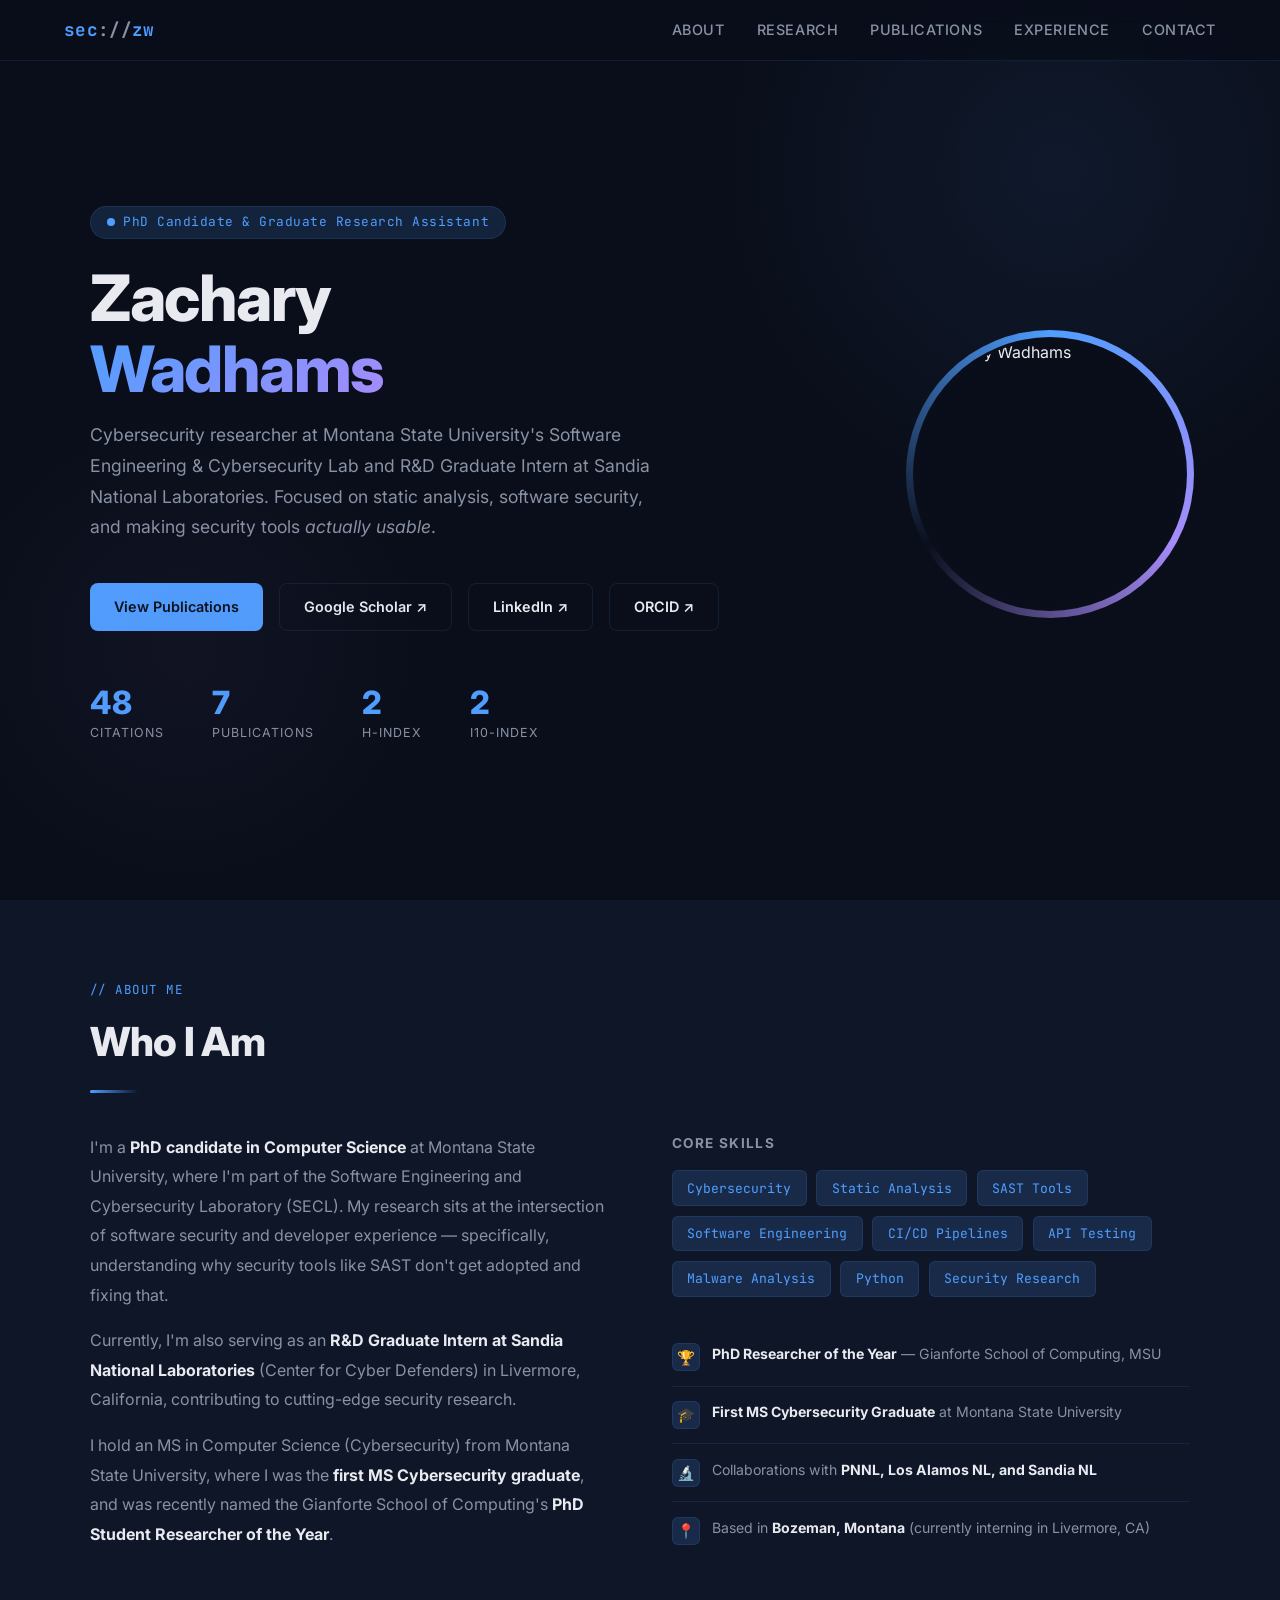
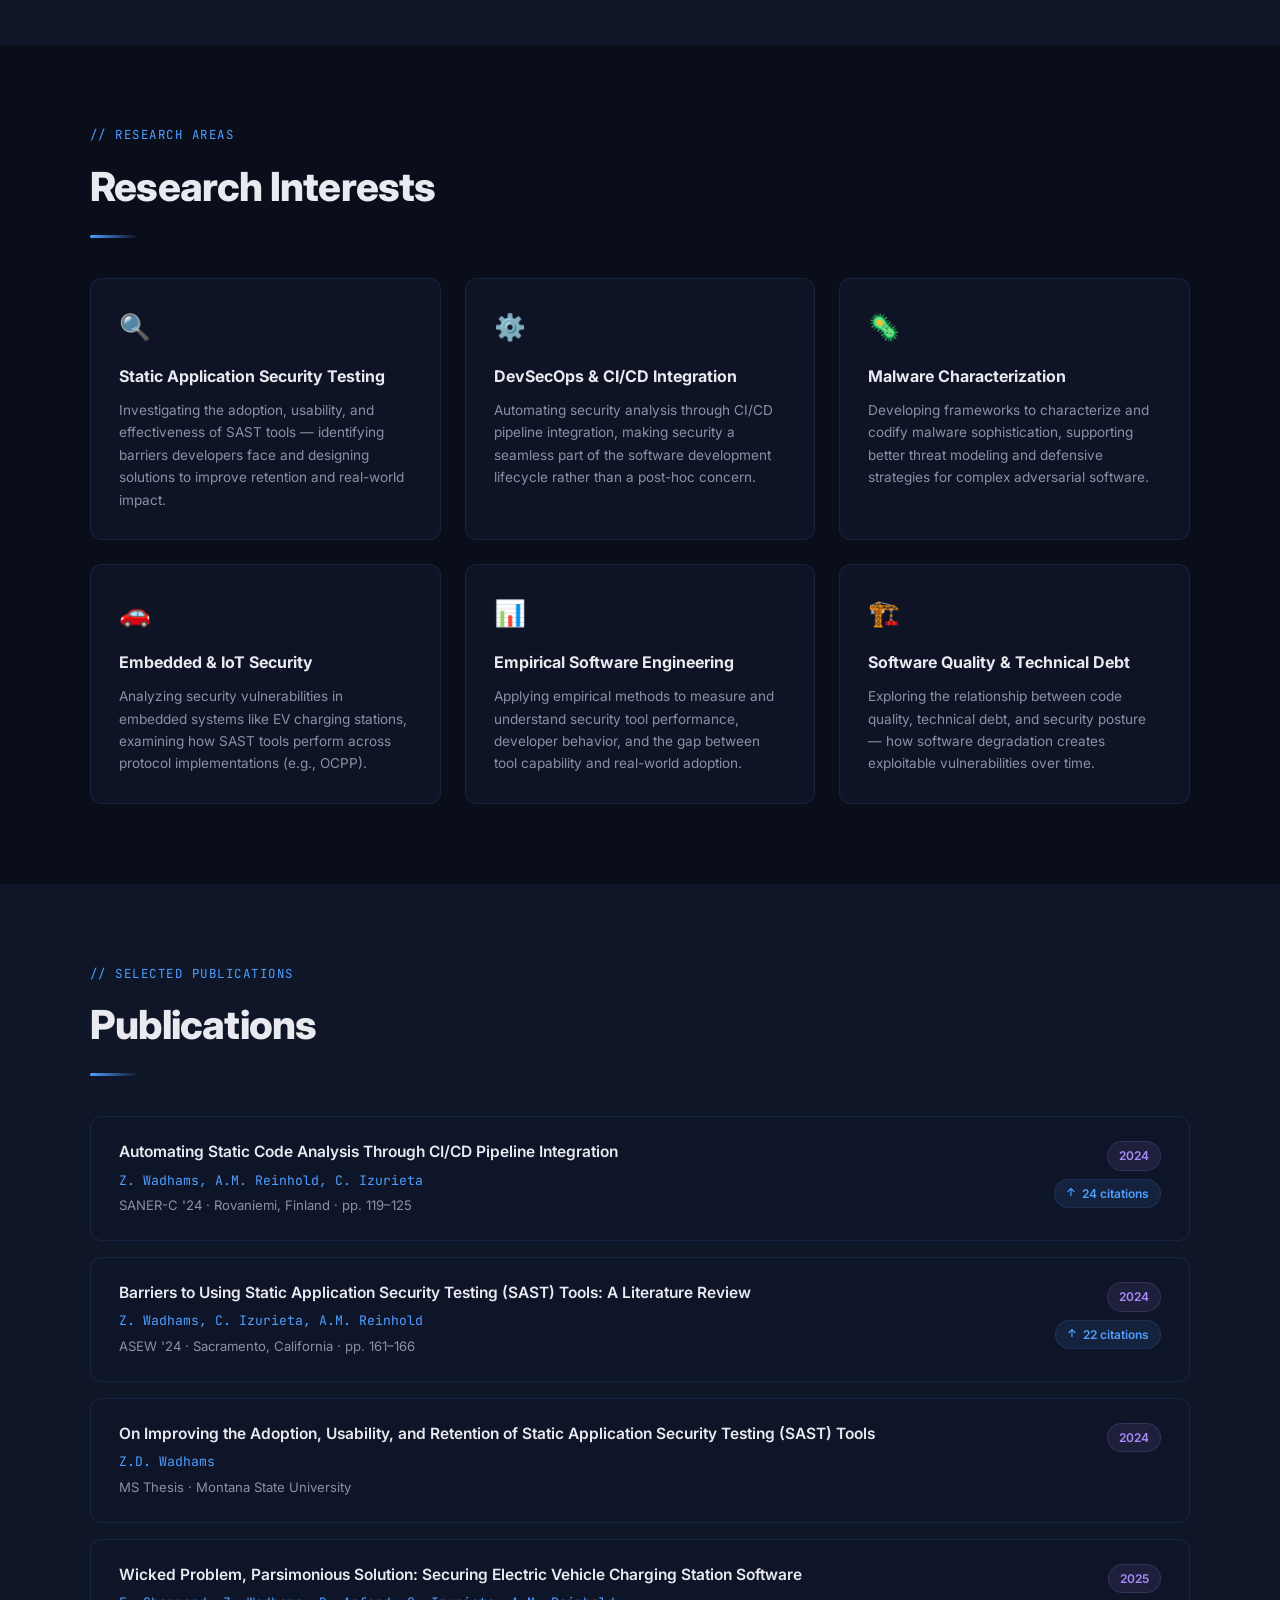
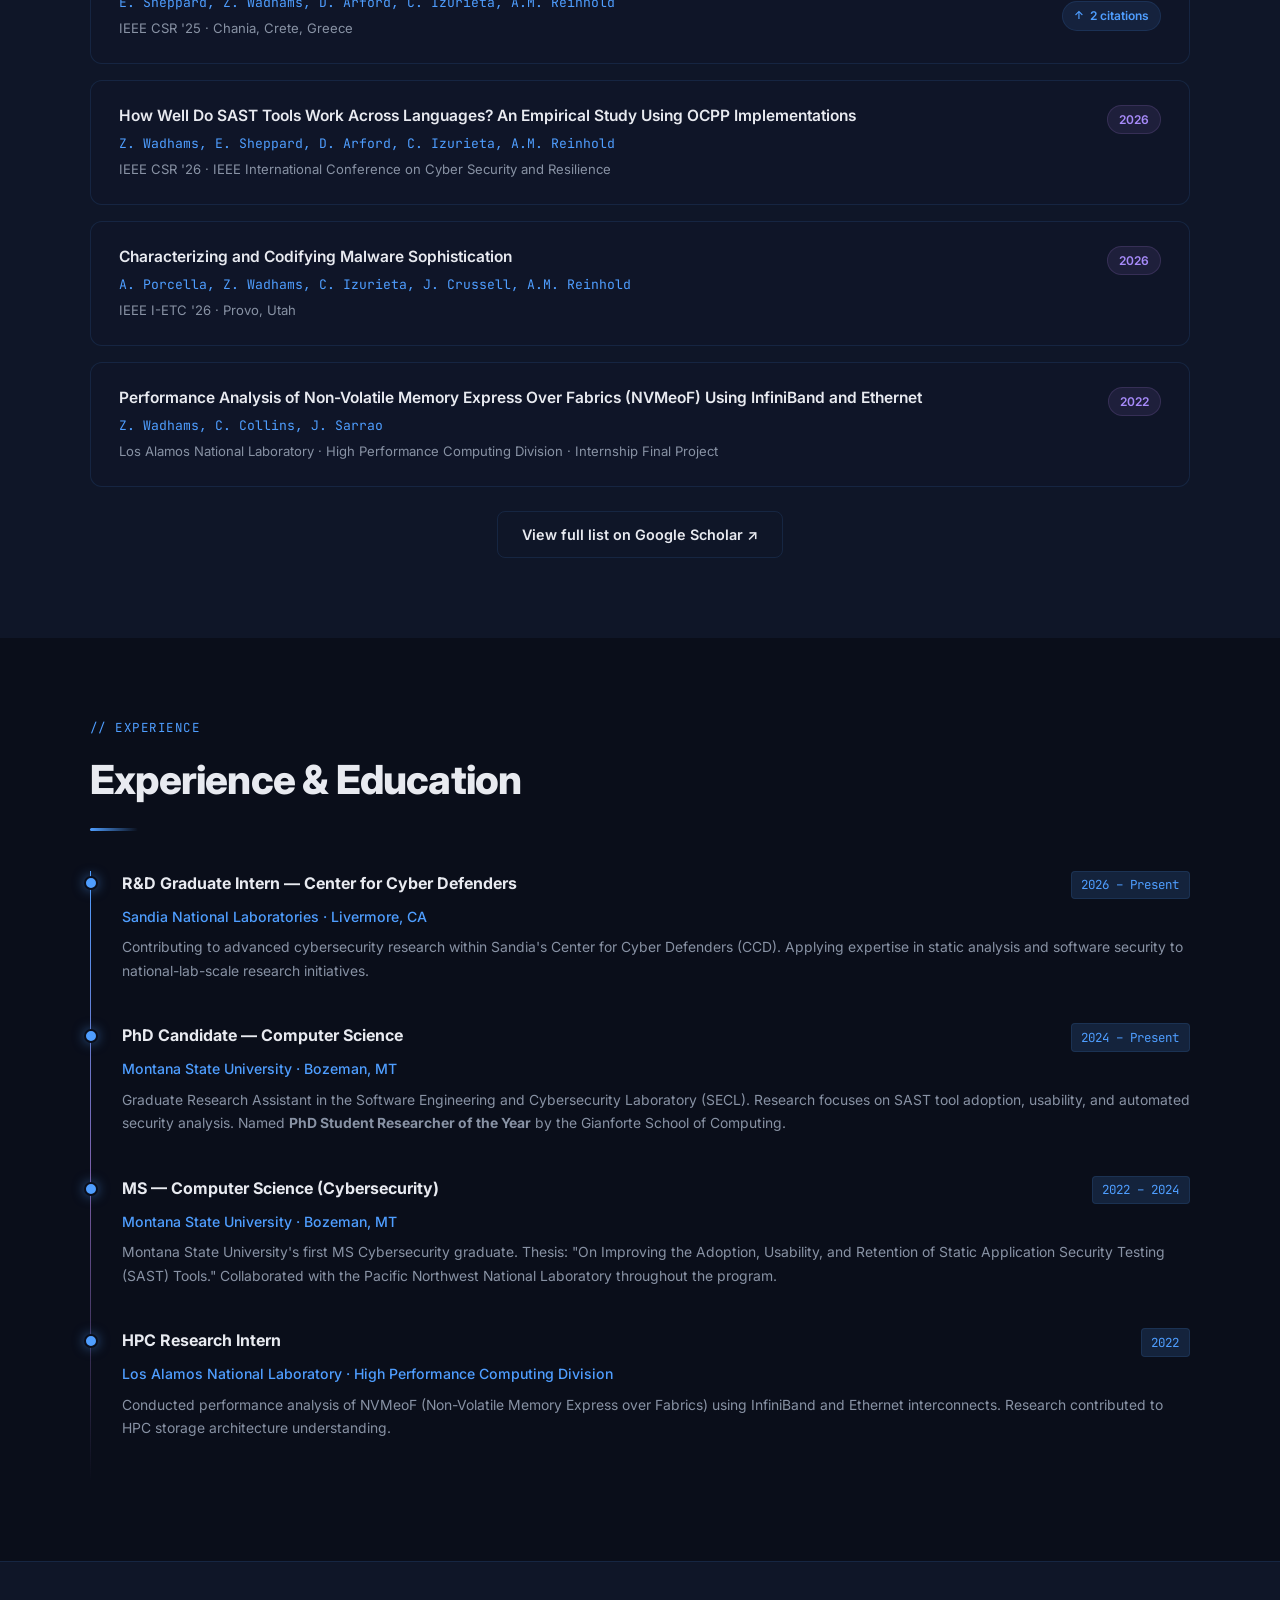
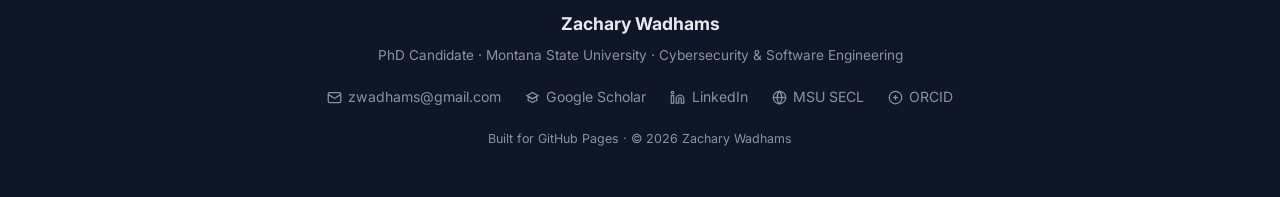
==== index.html @ 731e9919 "init" ====
<!DOCTYPE html>
<html lang="en">
<head>
  <meta charset="UTF-8" />
  <meta name="viewport" content="width=device-width, initial-scale=1.0" />
  <title>Zachary Wadhams | PhD Candidate in Cybersecurity</title>
  <link rel="preconnect" href="https://fonts.googleapis.com" />
  <link rel="preconnect" href="https://fonts.gstatic.com" crossorigin />
  <link href="https://fonts.googleapis.com/css2?family=Inter:wght@300;400;500;600;700;800&family=JetBrains+Mono:wght@400;500&display=swap" rel="stylesheet" />
  <style>
    :root {
      --bg: #0a0e1a;
      --bg2: #0f1628;
      --bg3: #141c35;
      --accent: #4f9eff;
      --accent2: #7b5ea7;
      --accent-glow: rgba(79, 158, 255, 0.15);
      --text: #e8eaf0;
      --text-muted: #8892a4;
      --border: rgba(79, 158, 255, 0.12);
      --card: rgba(15, 22, 40, 0.8);
    }

    * { margin: 0; padding: 0; box-sizing: border-box; }
    html { scroll-behavior: smooth; }

    body {
      font-family: 'Inter', sans-serif;
      background: var(--bg);
      color: var(--text);
      line-height: 1.6;
      overflow-x: hidden;
    }

    /* ── Nav ── */
    nav {
      position: fixed;
      top: 0; left: 0; right: 0;
      z-index: 100;
      display: flex;
      justify-content: space-between;
      align-items: center;
      padding: 1rem 4rem;
      background: rgba(10, 14, 26, 0.85);
      backdrop-filter: blur(12px);
      border-bottom: 1px solid var(--border);
    }

    nav .logo {
      font-weight: 700;
      font-size: 1.1rem;
      color: var(--accent);
      letter-spacing: 0.02em;
      font-family: 'JetBrains Mono', monospace;
    }

    nav .logo span { color: var(--text-muted); }

    nav ul {
      list-style: none;
      display: flex;
      gap: 2rem;
    }

    nav ul li a {
      text-decoration: none;
      color: var(--text-muted);
      font-size: 0.9rem;
      font-weight: 500;
      letter-spacing: 0.04em;
      text-transform: uppercase;
      transition: color 0.2s;
    }

    nav ul li a:hover { color: var(--accent); }

    /* ── Hero ── */
    #hero {
      min-height: 100vh;
      display: flex;
      align-items: center;
      padding: 8rem 4rem 5rem;
      position: relative;
      overflow: hidden;
    }

    #hero::before {
      content: '';
      position: absolute;
      top: -20%; right: -10%;
      width: 700px; height: 700px;
      background: radial-gradient(circle, rgba(79,158,255,0.08) 0%, transparent 70%);
      pointer-events: none;
    }

    #hero::after {
      content: '';
      position: absolute;
      bottom: 0; left: -5%;
      width: 500px; height: 500px;
      background: radial-gradient(circle, rgba(123,94,167,0.06) 0%, transparent 70%);
      pointer-events: none;
    }

    .hero-inner {
      max-width: 1100px;
      margin: 0 auto;
      width: 100%;
      display: grid;
      grid-template-columns: 1fr auto;
      gap: 5rem;
      align-items: center;
    }

    .hero-tag {
      display: inline-flex;
      align-items: center;
      gap: 0.5rem;
      background: var(--accent-glow);
      border: 1px solid var(--border);
      border-radius: 100px;
      padding: 0.35rem 1rem;
      font-size: 0.8rem;
      font-family: 'JetBrains Mono', monospace;
      color: var(--accent);
      margin-bottom: 1.5rem;
      letter-spacing: 0.04em;
    }

    .hero-tag::before {
      content: '';
      width: 8px; height: 8px;
      border-radius: 50%;
      background: var(--accent);
      animation: blink 2s infinite;
    }

    @keyframes blink {
      0%, 100% { opacity: 1; transform: scale(1); }
      50% { opacity: 0.4; transform: scale(0.75); }
    }

    h1 {
      font-size: clamp(2.8rem, 5vw, 4.5rem);
      font-weight: 800;
      line-height: 1.1;
      letter-spacing: -0.02em;
      margin-bottom: 1rem;
    }

    h1 .gradient {
      background: linear-gradient(135deg, var(--accent) 0%, #a78bfa 100%);
      -webkit-background-clip: text;
      -webkit-text-fill-color: transparent;
      background-clip: text;
    }

    .hero-sub {
      font-size: 1.1rem;
      color: var(--text-muted);
      max-width: 560px;
      margin-bottom: 2.5rem;
      line-height: 1.75;
    }

    .hero-links {
      display: flex;
      flex-wrap: wrap;
      gap: 1rem;
      margin-bottom: 3.5rem;
    }

    .btn {
      display: inline-flex;
      align-items: center;
      gap: 0.5rem;
      padding: 0.7rem 1.5rem;
      border-radius: 8px;
      font-size: 0.9rem;
      font-weight: 600;
      text-decoration: none;
      transition: all 0.2s;
      cursor: pointer;
    }

    .btn-primary {
      background: var(--accent);
      color: #0a0e1a;
    }

    .btn-primary:hover {
      background: #70b2ff;
      transform: translateY(-1px);
      box-shadow: 0 8px 24px rgba(79,158,255,0.3);
    }

    .btn-ghost {
      background: transparent;
      color: var(--text);
      border: 1px solid var(--border);
    }

    .btn-ghost:hover {
      border-color: var(--accent);
      color: var(--accent);
      transform: translateY(-1px);
    }

    .stats-row {
      display: flex;
      gap: 3rem;
      flex-wrap: wrap;
    }

    .stat { display: flex; flex-direction: column; }

    .stat-num {
      font-size: 2rem;
      font-weight: 800;
      color: var(--accent);
      line-height: 1;
    }

    .stat-label {
      font-size: 0.78rem;
      color: var(--text-muted);
      text-transform: uppercase;
      letter-spacing: 0.08em;
      margin-top: 0.25rem;
    }

    /* ── Headshot ── */
    .hero-photo-wrap {
      position: relative;
      flex-shrink: 0;
      width: 280px;
      height: 280px;
    }

    /* spinning conic gradient ring */
    .hero-photo-wrap::before {
      content: '';
      position: absolute;
      inset: -4px;
      border-radius: 50%;
      background: conic-gradient(
        from 0deg,
        var(--accent),
        #a78bfa,
        #0a0e1a,
        var(--accent)
      );
      animation: spin-ring 4s linear infinite;
      z-index: 0;
    }

    /* inner mask so the ring looks like a border */
    .hero-photo-wrap::after {
      content: '';
      position: absolute;
      inset: 3px;
      border-radius: 50%;
      background: var(--bg);
      z-index: 1;
    }

    @keyframes spin-ring {
      to { transform: rotate(360deg); }
    }

    .hero-photo-inner {
      position: absolute;
      inset: 6px;
      border-radius: 50%;
      overflow: hidden;
      z-index: 2;
    }

    .hero-photo-inner img {
      width: 100%;
      height: 100%;
      object-fit: cover;
      object-position: center top;
      display: block;
      filter: saturate(0.9) contrast(1.05);
      transition: filter 0.4s;
    }

    .hero-photo-wrap:hover .hero-photo-inner img {
      filter: saturate(1.1) contrast(1.1) brightness(1.05);
    }

    /* scanline overlay */
    .hero-photo-scanlines {
      position: absolute;
      inset: 6px;
      border-radius: 50%;
      z-index: 3;
      background: repeating-linear-gradient(
        to bottom,
        transparent,
        transparent 3px,
        rgba(0,0,0,0.06) 3px,
        rgba(0,0,0,0.06) 4px
      );
      pointer-events: none;
    }

    /* subtle corner glow */
    .hero-photo-glow {
      position: absolute;
      inset: -20px;
      border-radius: 50%;
      background: radial-gradient(circle, rgba(79,158,255,0.18) 0%, transparent 65%);
      z-index: 0;
      pointer-events: none;
    }

    /* ── Sections ── */
    section { padding: 5rem 4rem; }

    .section-inner {
      max-width: 1100px;
      margin: 0 auto;
    }

    .section-label {
      font-family: 'JetBrains Mono', monospace;
      font-size: 0.78rem;
      color: var(--accent);
      text-transform: uppercase;
      letter-spacing: 0.12em;
      margin-bottom: 0.6rem;
    }

    h2 {
      font-size: clamp(1.8rem, 3.5vw, 2.5rem);
      font-weight: 800;
      letter-spacing: -0.02em;
      margin-bottom: 1rem;
    }

    .section-divider {
      width: 48px;
      height: 3px;
      background: linear-gradient(90deg, var(--accent), transparent);
      border-radius: 2px;
      margin-bottom: 2.5rem;
    }

    /* ── About ── */
    #about { background: var(--bg2); }

    .about-grid {
      display: grid;
      grid-template-columns: 1fr 1fr;
      gap: 4rem;
      align-items: start;
    }

    .about-text p {
      color: var(--text-muted);
      line-height: 1.85;
      margin-bottom: 1rem;
    }

    .about-text p strong { color: var(--text); }

    .about-skills h3 {
      font-size: 0.85rem;
      text-transform: uppercase;
      letter-spacing: 0.1em;
      color: var(--text-muted);
      margin-bottom: 1rem;
    }

    .skill-tags {
      display: flex;
      flex-wrap: wrap;
      gap: 0.6rem;
    }

    .skill-tag {
      background: var(--accent-glow);
      border: 1px solid var(--border);
      border-radius: 6px;
      padding: 0.4rem 0.9rem;
      font-size: 0.82rem;
      color: var(--accent);
      font-family: 'JetBrains Mono', monospace;
    }

    .about-achievements { margin-top: 2rem; }

    .achievement {
      display: flex;
      align-items: flex-start;
      gap: 0.75rem;
      padding: 0.9rem 0;
      border-bottom: 1px solid var(--border);
    }

    .achievement:last-child { border-bottom: none; }

    .achievement-icon {
      width: 28px; height: 28px;
      border-radius: 6px;
      background: var(--accent-glow);
      border: 1px solid var(--border);
      display: flex;
      align-items: center;
      justify-content: center;
      flex-shrink: 0;
      font-size: 0.9rem;
    }

    .achievement p {
      font-size: 0.88rem;
      color: var(--text-muted);
      line-height: 1.5;
      margin: 0 !important;
    }

    .achievement p strong { color: var(--text); }

    /* ── Research ── */
    #research { background: var(--bg); }

    .research-grid {
      display: grid;
      grid-template-columns: repeat(3, 1fr);
      gap: 1.5rem;
    }

    .research-card {
      background: var(--card);
      border: 1px solid var(--border);
      border-radius: 12px;
      padding: 1.75rem;
      transition: all 0.25s;
      position: relative;
      overflow: hidden;
    }

    .research-card::before {
      content: '';
      position: absolute;
      top: 0; left: 0; right: 0;
      height: 2px;
      background: linear-gradient(90deg, var(--accent), var(--accent2));
      opacity: 0;
      transition: opacity 0.25s;
    }

    .research-card:hover {
      border-color: rgba(79,158,255,0.3);
      transform: translateY(-3px);
      box-shadow: 0 12px 32px rgba(0,0,0,0.3);
    }

    .research-card:hover::before { opacity: 1; }

    .research-icon { font-size: 1.6rem; margin-bottom: 1rem; }

    .research-card h3 {
      font-size: 1rem;
      font-weight: 700;
      margin-bottom: 0.6rem;
    }

    .research-card p {
      font-size: 0.85rem;
      color: var(--text-muted);
      line-height: 1.65;
    }

    /* ── Publications ── */
    #publications { background: var(--bg2); }

    .pub-list { display: flex; flex-direction: column; gap: 1rem; }

    .pub-card {
      background: var(--card);
      border: 1px solid var(--border);
      border-radius: 12px;
      padding: 1.5rem 1.75rem;
      display: grid;
      grid-template-columns: 1fr auto;
      gap: 1rem;
      align-items: start;
      transition: all 0.2s;
    }

    .pub-card:hover {
      border-color: rgba(79,158,255,0.3);
      transform: translateX(4px);
    }

    .pub-title {
      font-size: 0.97rem;
      font-weight: 600;
      margin-bottom: 0.4rem;
      line-height: 1.4;
    }

    .pub-authors {
      font-size: 0.82rem;
      color: var(--accent);
      margin-bottom: 0.3rem;
      font-family: 'JetBrains Mono', monospace;
    }

    .pub-venue { font-size: 0.82rem; color: var(--text-muted); }

    .pub-badges {
      display: flex;
      flex-direction: column;
      align-items: flex-end;
      gap: 0.5rem;
    }

    .badge {
      display: inline-flex;
      align-items: center;
      gap: 0.35rem;
      padding: 0.25rem 0.7rem;
      border-radius: 100px;
      font-size: 0.75rem;
      font-weight: 600;
      white-space: nowrap;
    }

    .badge-year {
      background: rgba(123,94,167,0.15);
      border: 1px solid rgba(123,94,167,0.25);
      color: #a78bfa;
    }

    .badge-cite {
      background: rgba(79,158,255,0.1);
      border: 1px solid var(--border);
      color: var(--accent);
    }

    .badge-cite::before { content: '↑'; font-size: 0.7rem; }

    /* ── Experience ── */
    #experience { background: var(--bg); }

    .timeline { position: relative; padding-left: 2rem; }

    .timeline::before {
      content: '';
      position: absolute;
      left: 0; top: 0; bottom: 0;
      width: 1px;
      background: linear-gradient(180deg, var(--accent), var(--accent2), transparent);
    }

    .timeline-item { position: relative; padding-bottom: 2.5rem; }

    .timeline-item::before {
      content: '';
      position: absolute;
      left: -2.35rem;
      top: 0.35rem;
      width: 10px; height: 10px;
      border-radius: 50%;
      background: var(--accent);
      border: 2px solid var(--bg);
      box-shadow: 0 0 12px rgba(79,158,255,0.5);
    }

    .timeline-header {
      display: flex;
      align-items: flex-start;
      justify-content: space-between;
      flex-wrap: wrap;
      gap: 0.5rem;
      margin-bottom: 0.4rem;
    }

    .timeline-title { font-size: 1rem; font-weight: 700; }

    .timeline-period {
      font-size: 0.78rem;
      font-family: 'JetBrains Mono', monospace;
      color: var(--accent);
      background: var(--accent-glow);
      border: 1px solid var(--border);
      padding: 0.2rem 0.6rem;
      border-radius: 4px;
    }

    .timeline-org {
      font-size: 0.88rem;
      color: var(--accent);
      margin-bottom: 0.5rem;
      font-weight: 500;
    }

    .timeline-desc {
      font-size: 0.87rem;
      color: var(--text-muted);
      line-height: 1.7;
    }

    /* ── Footer ── */
    footer {
      background: var(--bg2);
      border-top: 1px solid var(--border);
      padding: 3rem 4rem;
      text-align: center;
    }

    .footer-inner { max-width: 1100px; margin: 0 auto; }

    .footer-name {
      font-size: 1.1rem;
      font-weight: 700;
      margin-bottom: 0.4rem;
    }

    .footer-links {
      display: flex;
      justify-content: center;
      gap: 1.5rem;
      margin: 1.25rem 0;
      flex-wrap: wrap;
    }

    .footer-links a {
      text-decoration: none;
      color: var(--text-muted);
      font-size: 0.88rem;
      display: flex;
      align-items: center;
      gap: 0.4rem;
      transition: color 0.2s;
    }

    .footer-links a:hover { color: var(--accent); }

    .footer-copy {
      font-size: 0.78rem;
      color: var(--text-muted);
      margin-top: 1rem;
    }

    /* ── Responsive ── */
    @media (max-width: 1000px) {
      .hero-inner { grid-template-columns: 1fr; }
      .hero-photo-wrap { display: none; }
    }

    @media (max-width: 900px) {
      nav { padding: 1rem 1.5rem; }
      nav ul { gap: 1.2rem; }
      section, #hero { padding: 4rem 1.5rem; }
      footer { padding: 2.5rem 1.5rem; }
      .about-grid { grid-template-columns: 1fr; gap: 2rem; }
      .research-grid { grid-template-columns: 1fr 1fr; }
      .pub-card { grid-template-columns: 1fr; }
      .pub-badges { flex-direction: row; }
    }

    @media (max-width: 600px) {
      nav ul { display: none; }
      h1 { font-size: 2.4rem; }
      .research-grid { grid-template-columns: 1fr; }
      .stats-row { gap: 1.5rem; }
    }
  </style>
</head>
<body>

<!-- ── Nav ── -->
<nav>
  <div class="logo">sec<span>://</span>zw</div>
  <ul>
    <li><a href="#about">About</a></li>
    <li><a href="#research">Research</a></li>
    <li><a href="#publications">Publications</a></li>
    <li><a href="#experience">Experience</a></li>
    <li><a href="mailto:zwadhams@gmail.com">Contact</a></li>
  </ul>
</nav>

<!-- ── Hero ── -->
<section id="hero">
  <div class="hero-inner">
    <div class="hero-content">
      <div class="hero-tag">PhD Candidate &amp; Graduate Research Assistant</div>
      <h1>
        Zachary<br />
        <span class="gradient">Wadhams</span>
      </h1>
      <p class="hero-sub">
        Cybersecurity researcher at Montana State University's Software Engineering &amp; Cybersecurity Lab
        and R&amp;D Graduate Intern at Sandia National Laboratories.
        Focused on static analysis, software security, and making security tools <em>actually usable</em>.
      </p>
      <div class="hero-links">
        <a class="btn btn-primary" href="#publications">View Publications</a>
        <a class="btn btn-ghost" href="https://scholar.google.com/citations?user=fcOP0tgAAAAJ&hl=en" target="_blank" rel="noopener">Google Scholar ↗</a>
        <a class="btn btn-ghost" href="https://www.linkedin.com/in/zachary-wadhams-452305192/" target="_blank" rel="noopener">LinkedIn ↗</a>
        <a class="btn btn-ghost" href="https://orcid.org/0000-0001-6457-0975" target="_blank" rel="noopener">ORCID ↗</a>
      </div>
      <div class="stats-row">
        <div class="stat">
          <span class="stat-num" id="stat-citations">48</span>
          <span class="stat-label">Citations</span>
        </div>
        <div class="stat">
          <span class="stat-num">7</span>
          <span class="stat-label">Publications</span>
        </div>
        <div class="stat">
          <span class="stat-num" id="stat-hindex">2</span>
          <span class="stat-label">h-index</span>
        </div>
        <div class="stat">
          <span class="stat-num" id="stat-i10">2</span>
          <span class="stat-label">i10-index</span>
        </div>
      </div>
    </div>

    <!-- Headshot -->
    <div class="hero-photo-wrap">
      <div class="hero-photo-glow"></div>
      <div class="hero-photo-inner">
        <img src="headshot.jpg" alt="Zachary Wadhams" />
      </div>
      <div class="hero-photo-scanlines"></div>
    </div>
  </div>
</section>

<!-- ── About ── -->
<section id="about">
  <div class="section-inner">
    <div class="section-label">// about me</div>
    <h2>Who I Am</h2>
    <div class="section-divider"></div>
    <div class="about-grid">
      <div class="about-text">
        <p>
          I'm a <strong>PhD candidate in Computer Science</strong> at Montana State University,
          where I'm part of the Software Engineering and Cybersecurity Laboratory (SECL).
          My research sits at the intersection of software security and developer experience —
          specifically, understanding why security tools like SAST don't get adopted and fixing that.
        </p>
        <p>
          Currently, I'm also serving as an <strong>R&amp;D Graduate Intern at Sandia National
          Laboratories</strong> (Center for Cyber Defenders) in Livermore, California, contributing
          to cutting-edge security research.
        </p>
        <p>
          I hold an MS in Computer Science (Cybersecurity) from Montana State University, where I was
          the <strong>first MS Cybersecurity graduate</strong>, and was recently named the
          Gianforte School of Computing's <strong>PhD Student Researcher of the Year</strong>.
        </p>
      </div>
      <div>
        <div class="about-skills">
          <h3>Core Skills</h3>
          <div class="skill-tags">
            <span class="skill-tag">Cybersecurity</span>
            <span class="skill-tag">Static Analysis</span>
            <span class="skill-tag">SAST Tools</span>
            <span class="skill-tag">Software Engineering</span>
            <span class="skill-tag">CI/CD Pipelines</span>
            <span class="skill-tag">API Testing</span>
            <span class="skill-tag">Malware Analysis</span>
            <span class="skill-tag">Python</span>
            <span class="skill-tag">Security Research</span>
          </div>
        </div>
        <div class="about-achievements">
          <div class="achievement">
            <div class="achievement-icon">🏆</div>
            <p><strong>PhD Researcher of the Year</strong> — Gianforte School of Computing, MSU</p>
          </div>
          <div class="achievement">
            <div class="achievement-icon">🎓</div>
            <p><strong>First MS Cybersecurity Graduate</strong> at Montana State University</p>
          </div>
          <div class="achievement">
            <div class="achievement-icon">🔬</div>
            <p>Collaborations with <strong>PNNL, Los Alamos NL, and Sandia NL</strong></p>
          </div>
          <div class="achievement">
            <div class="achievement-icon">📍</div>
            <p>Based in <strong>Bozeman, Montana</strong> (currently interning in Livermore, CA)</p>
          </div>
        </div>
      </div>
    </div>
  </div>
</section>

<!-- ── Research ── -->
<section id="research">
  <div class="section-inner">
    <div class="section-label">// research areas</div>
    <h2>Research Interests</h2>
    <div class="section-divider"></div>
    <div class="research-grid">
      <div class="research-card">
        <div class="research-icon">🔍</div>
        <h3>Static Application Security Testing</h3>
        <p>Investigating the adoption, usability, and effectiveness of SAST tools — identifying barriers
        developers face and designing solutions to improve retention and real-world impact.</p>
      </div>
      <div class="research-card">
        <div class="research-icon">⚙️</div>
        <h3>DevSecOps &amp; CI/CD Integration</h3>
        <p>Automating security analysis through CI/CD pipeline integration, making security a seamless
        part of the software development lifecycle rather than a post-hoc concern.</p>
      </div>
      <div class="research-card">
        <div class="research-icon">🦠</div>
        <h3>Malware Characterization</h3>
        <p>Developing frameworks to characterize and codify malware sophistication, supporting better
        threat modeling and defensive strategies for complex adversarial software.</p>
      </div>
      <div class="research-card">
        <div class="research-icon">🚗</div>
        <h3>Embedded &amp; IoT Security</h3>
        <p>Analyzing security vulnerabilities in embedded systems like EV charging stations, examining
        how SAST tools perform across protocol implementations (e.g., OCPP).</p>
      </div>
      <div class="research-card">
        <div class="research-icon">📊</div>
        <h3>Empirical Software Engineering</h3>
        <p>Applying empirical methods to measure and understand security tool performance, developer
        behavior, and the gap between tool capability and real-world adoption.</p>
      </div>
      <div class="research-card">
        <div class="research-icon">🏗️</div>
        <h3>Software Quality &amp; Technical Debt</h3>
        <p>Exploring the relationship between code quality, technical debt, and security posture —
        how software degradation creates exploitable vulnerabilities over time.</p>
      </div>
    </div>
  </div>
</section>

<!-- ── Publications ── -->
<section id="publications">
  <div class="section-inner">
    <div class="section-label">// selected publications</div>
    <h2>Publications</h2>
    <div class="section-divider"></div>
    <div class="pub-list">

      <div class="pub-card">
        <div>
          <div class="pub-title">Automating Static Code Analysis Through CI/CD Pipeline Integration</div>
          <div class="pub-authors">Z. Wadhams, A.M. Reinhold, C. Izurieta</div>
          <div class="pub-venue">SANER-C '24 · Rovaniemi, Finland · pp. 119–125</div>
        </div>
        <div class="pub-badges">
          <span class="badge badge-year">2024</span>
          <span class="badge badge-cite" id="cite-0">24 citations</span>
        </div>
      </div>

      <div class="pub-card">
        <div>
          <div class="pub-title">Barriers to Using Static Application Security Testing (SAST) Tools: A Literature Review</div>
          <div class="pub-authors">Z. Wadhams, C. Izurieta, A.M. Reinhold</div>
          <div class="pub-venue">ASEW '24 · Sacramento, California · pp. 161–166</div>
        </div>
        <div class="pub-badges">
          <span class="badge badge-year">2024</span>
          <span class="badge badge-cite" id="cite-1">22 citations</span>
        </div>
      </div>

      <div class="pub-card">
        <div>
          <div class="pub-title">On Improving the Adoption, Usability, and Retention of Static Application Security Testing (SAST) Tools</div>
          <div class="pub-authors">Z.D. Wadhams</div>
          <div class="pub-venue">MS Thesis · Montana State University</div>
        </div>
        <div class="pub-badges">
          <span class="badge badge-year">2024</span>
        </div>
      </div>

      <div class="pub-card">
        <div>
          <div class="pub-title">Wicked Problem, Parsimonious Solution: Securing Electric Vehicle Charging Station Software</div>
          <div class="pub-authors">E. Sheppard, Z. Wadhams, D. Arford, C. Izurieta, A.M. Reinhold</div>
          <div class="pub-venue">IEEE CSR '25 · Chania, Crete, Greece</div>
        </div>
        <div class="pub-badges">
          <span class="badge badge-year">2025</span>
          <span class="badge badge-cite" id="cite-2">2 citations</span>
        </div>
      </div>

      <div class="pub-card">
        <div>
          <div class="pub-title">How Well Do SAST Tools Work Across Languages? An Empirical Study Using OCPP Implementations</div>
          <div class="pub-authors">Z. Wadhams, E. Sheppard, D. Arford, C. Izurieta, A.M. Reinhold</div>
          <div class="pub-venue">IEEE CSR '26 · IEEE International Conference on Cyber Security and Resilience</div>
        </div>
        <div class="pub-badges">
          <span class="badge badge-year">2026</span>
        </div>
      </div>

      <div class="pub-card">
        <div>
          <div class="pub-title">Characterizing and Codifying Malware Sophistication</div>
          <div class="pub-authors">A. Porcella, Z. Wadhams, C. Izurieta, J. Crussell, A.M. Reinhold</div>
          <div class="pub-venue">IEEE I-ETC '26 · Provo, Utah</div>
        </div>
        <div class="pub-badges">
          <span class="badge badge-year">2026</span>
        </div>
      </div>

      <div class="pub-card">
        <div>
          <div class="pub-title">Performance Analysis of Non-Volatile Memory Express Over Fabrics (NVMeoF) Using InfiniBand and Ethernet</div>
          <div class="pub-authors">Z. Wadhams, C. Collins, J. Sarrao</div>
          <div class="pub-venue">Los Alamos National Laboratory · High Performance Computing Division · Internship Final Project</div>
        </div>
        <div class="pub-badges">
          <span class="badge badge-year">2022</span>
        </div>
      </div>

    </div>
    <div style="margin-top:1.5rem; text-align:center;">
      <a class="btn btn-ghost" href="https://scholar.google.com/citations?user=fcOP0tgAAAAJ&hl=en" target="_blank" rel="noopener">
        View full list on Google Scholar ↗
      </a>
    </div>
  </div>
</section>

<!-- ── Experience ── -->
<section id="experience">
  <div class="section-inner">
    <div class="section-label">// experience</div>
    <h2>Experience &amp; Education</h2>
    <div class="section-divider"></div>
    <div class="timeline">

      <div class="timeline-item">
        <div class="timeline-header">
          <div class="timeline-title">R&amp;D Graduate Intern — Center for Cyber Defenders</div>
          <div class="timeline-period">2026 – Present</div>
        </div>
        <div class="timeline-org">Sandia National Laboratories · Livermore, CA</div>
        <div class="timeline-desc">
          Contributing to advanced cybersecurity research within Sandia's Center for Cyber Defenders (CCD).
          Applying expertise in static analysis and software security to national-lab-scale research initiatives.
        </div>
      </div>

      <div class="timeline-item">
        <div class="timeline-header">
          <div class="timeline-title">PhD Candidate — Computer Science</div>
          <div class="timeline-period">2024 – Present</div>
        </div>
        <div class="timeline-org">Montana State University · Bozeman, MT</div>
        <div class="timeline-desc">
          Graduate Research Assistant in the Software Engineering and Cybersecurity Laboratory (SECL).
          Research focuses on SAST tool adoption, usability, and automated security analysis.
          Named <strong>PhD Student Researcher of the Year</strong> by the Gianforte School of Computing.
        </div>
      </div>

      <div class="timeline-item">
        <div class="timeline-header">
          <div class="timeline-title">MS — Computer Science (Cybersecurity)</div>
          <div class="timeline-period">2022 – 2024</div>
        </div>
        <div class="timeline-org">Montana State University · Bozeman, MT</div>
        <div class="timeline-desc">
          Montana State University's first MS Cybersecurity graduate. Thesis: "On Improving the Adoption,
          Usability, and Retention of Static Application Security Testing (SAST) Tools."
          Collaborated with the Pacific Northwest National Laboratory throughout the program.
        </div>
      </div>

      <div class="timeline-item">
        <div class="timeline-header">
          <div class="timeline-title">HPC Research Intern</div>
          <div class="timeline-period">2022</div>
        </div>
        <div class="timeline-org">Los Alamos National Laboratory · High Performance Computing Division</div>
        <div class="timeline-desc">
          Conducted performance analysis of NVMeoF (Non-Volatile Memory Express over Fabrics) using
          InfiniBand and Ethernet interconnects. Research contributed to HPC storage architecture understanding.
        </div>
      </div>

    </div>
  </div>
</section>

<!-- ── Footer ── -->
<footer>
  <div class="footer-inner">
    <div class="footer-name">Zachary Wadhams</div>
    <p style="font-size:0.85rem; color:var(--text-muted);">PhD Candidate · Montana State University · Cybersecurity &amp; Software Engineering</p>
    <div class="footer-links">
      <a href="mailto:zwadhams@gmail.com">
        <svg width="15" height="15" viewBox="0 0 24 24" fill="none" stroke="currentColor" stroke-width="2"><rect x="2" y="4" width="20" height="16" rx="2"/><path d="m22 7-8.97 5.7a1.94 1.94 0 0 1-2.06 0L2 7"/></svg>
        zwadhams@gmail.com
      </a>
      <a href="https://scholar.google.com/citations?user=fcOP0tgAAAAJ&hl=en" target="_blank" rel="noopener">
        <svg width="15" height="15" viewBox="0 0 24 24" fill="none" stroke="currentColor" stroke-width="2"><path d="M12 14l9-5-9-5-9 5 9 5z"/><path d="M12 14l6.16-3.422a12.083 12.083 0 01.665 6.479A11.952 11.952 0 0012 20.055a11.952 11.952 0 00-6.824-2.998 12.078 12.078 0 01.665-6.479L12 14z"/></svg>
        Google Scholar
      </a>
      <a href="https://www.linkedin.com/in/zachary-wadhams-452305192/" target="_blank" rel="noopener">
        <svg width="15" height="15" viewBox="0 0 24 24" fill="none" stroke="currentColor" stroke-width="2"><path d="M16 8a6 6 0 0 1 6 6v7h-4v-7a2 2 0 0 0-2-2 2 2 0 0 0-2 2v7h-4v-7a6 6 0 0 1 6-6z"/><rect x="2" y="9" width="4" height="12"/><circle cx="4" cy="4" r="2"/></svg>
        LinkedIn
      </a>
      <a href="https://www.montana.edu/cyber/index.html" target="_blank" rel="noopener">
        <svg width="15" height="15" viewBox="0 0 24 24" fill="none" stroke="currentColor" stroke-width="2"><circle cx="12" cy="12" r="10"/><line x1="2" y1="12" x2="22" y2="12"/><path d="M12 2a15.3 15.3 0 0 1 4 10 15.3 15.3 0 0 1-4 10 15.3 15.3 0 0 1-4-10 15.3 15.3 0 0 1 4-10z"/></svg>
        MSU SECL
      </a>
      <a href="https://orcid.org/0000-0001-6457-0975" target="_blank" rel="noopener">
        <svg width="15" height="15" viewBox="0 0 24 24" fill="none" stroke="currentColor" stroke-width="2"><circle cx="12" cy="12" r="10"/><line x1="12" y1="8" x2="12" y2="16"/><line x1="8" y1="12" x2="16" y2="12"/></svg>
        ORCID
      </a>
    </div>
    <div class="footer-copy">Built for GitHub Pages · © 2026 Zachary Wadhams</div>
  </div>
</footer>

</body>
</html>
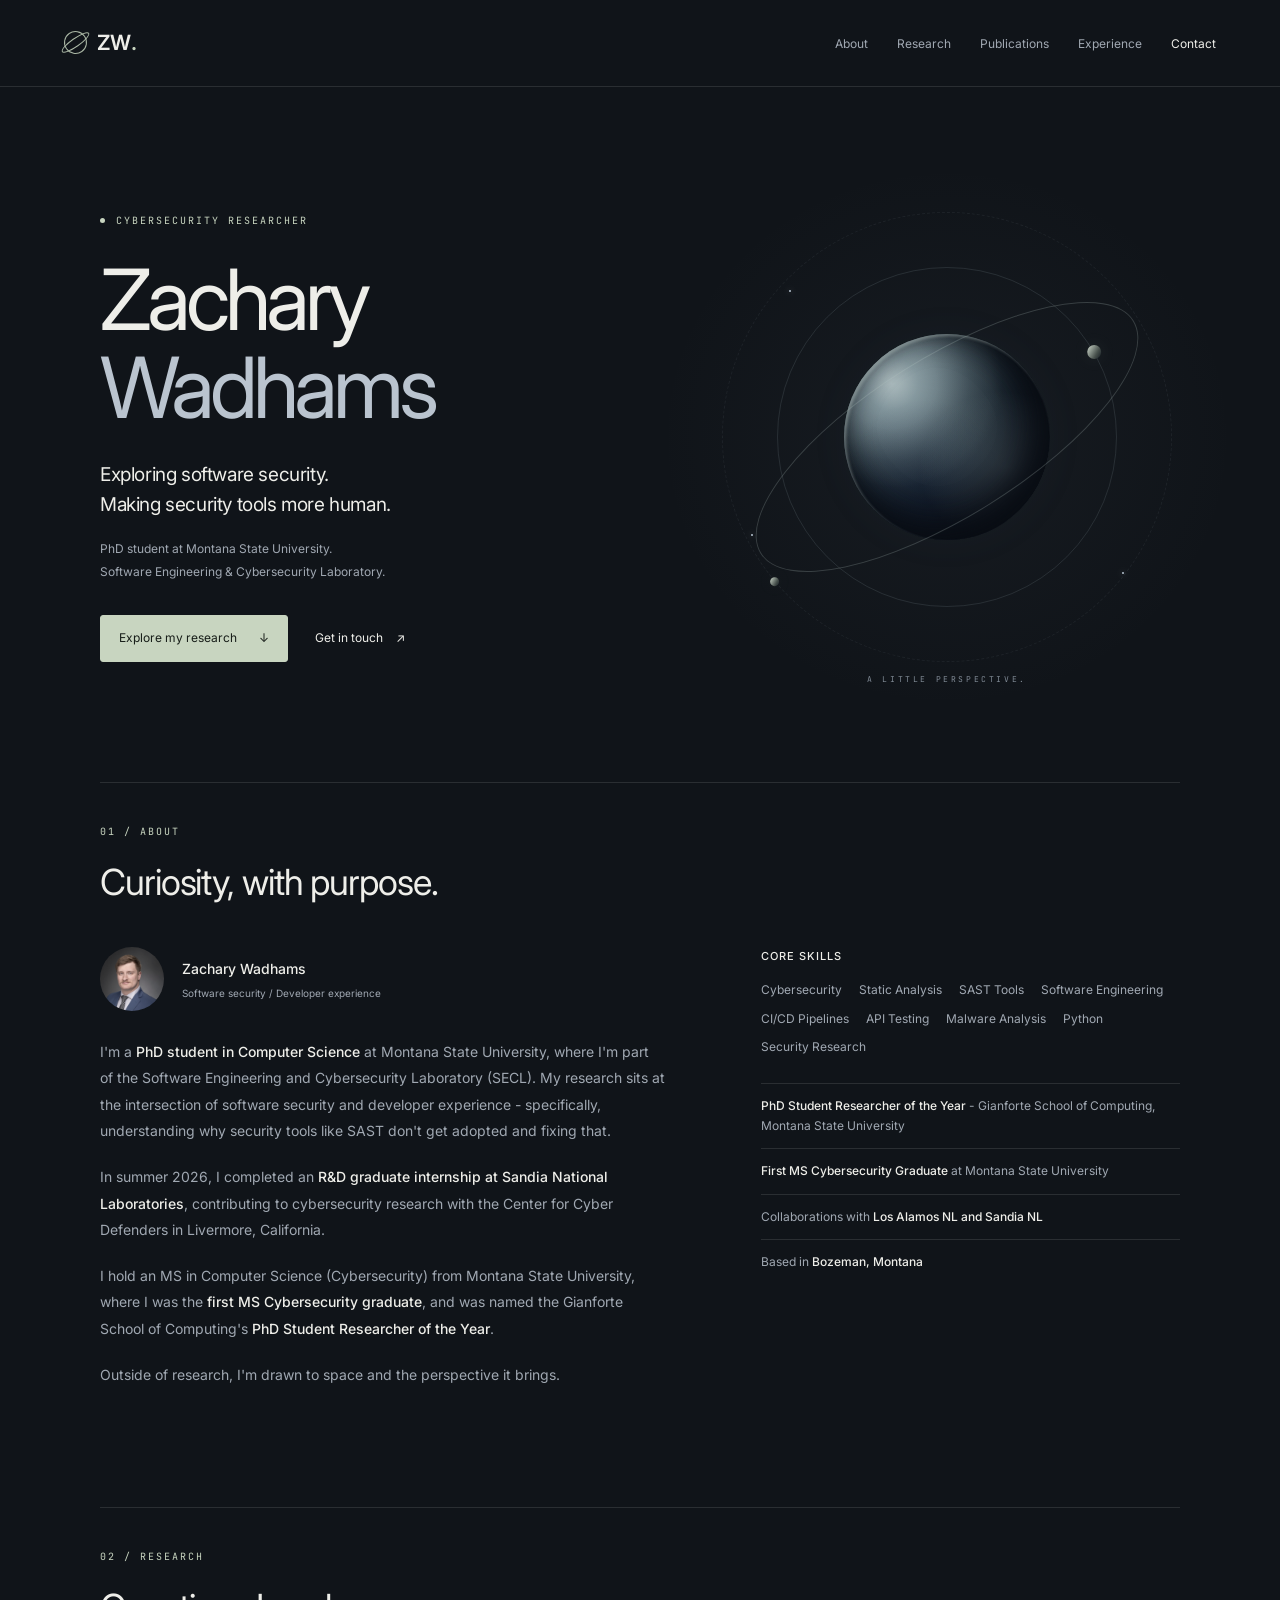
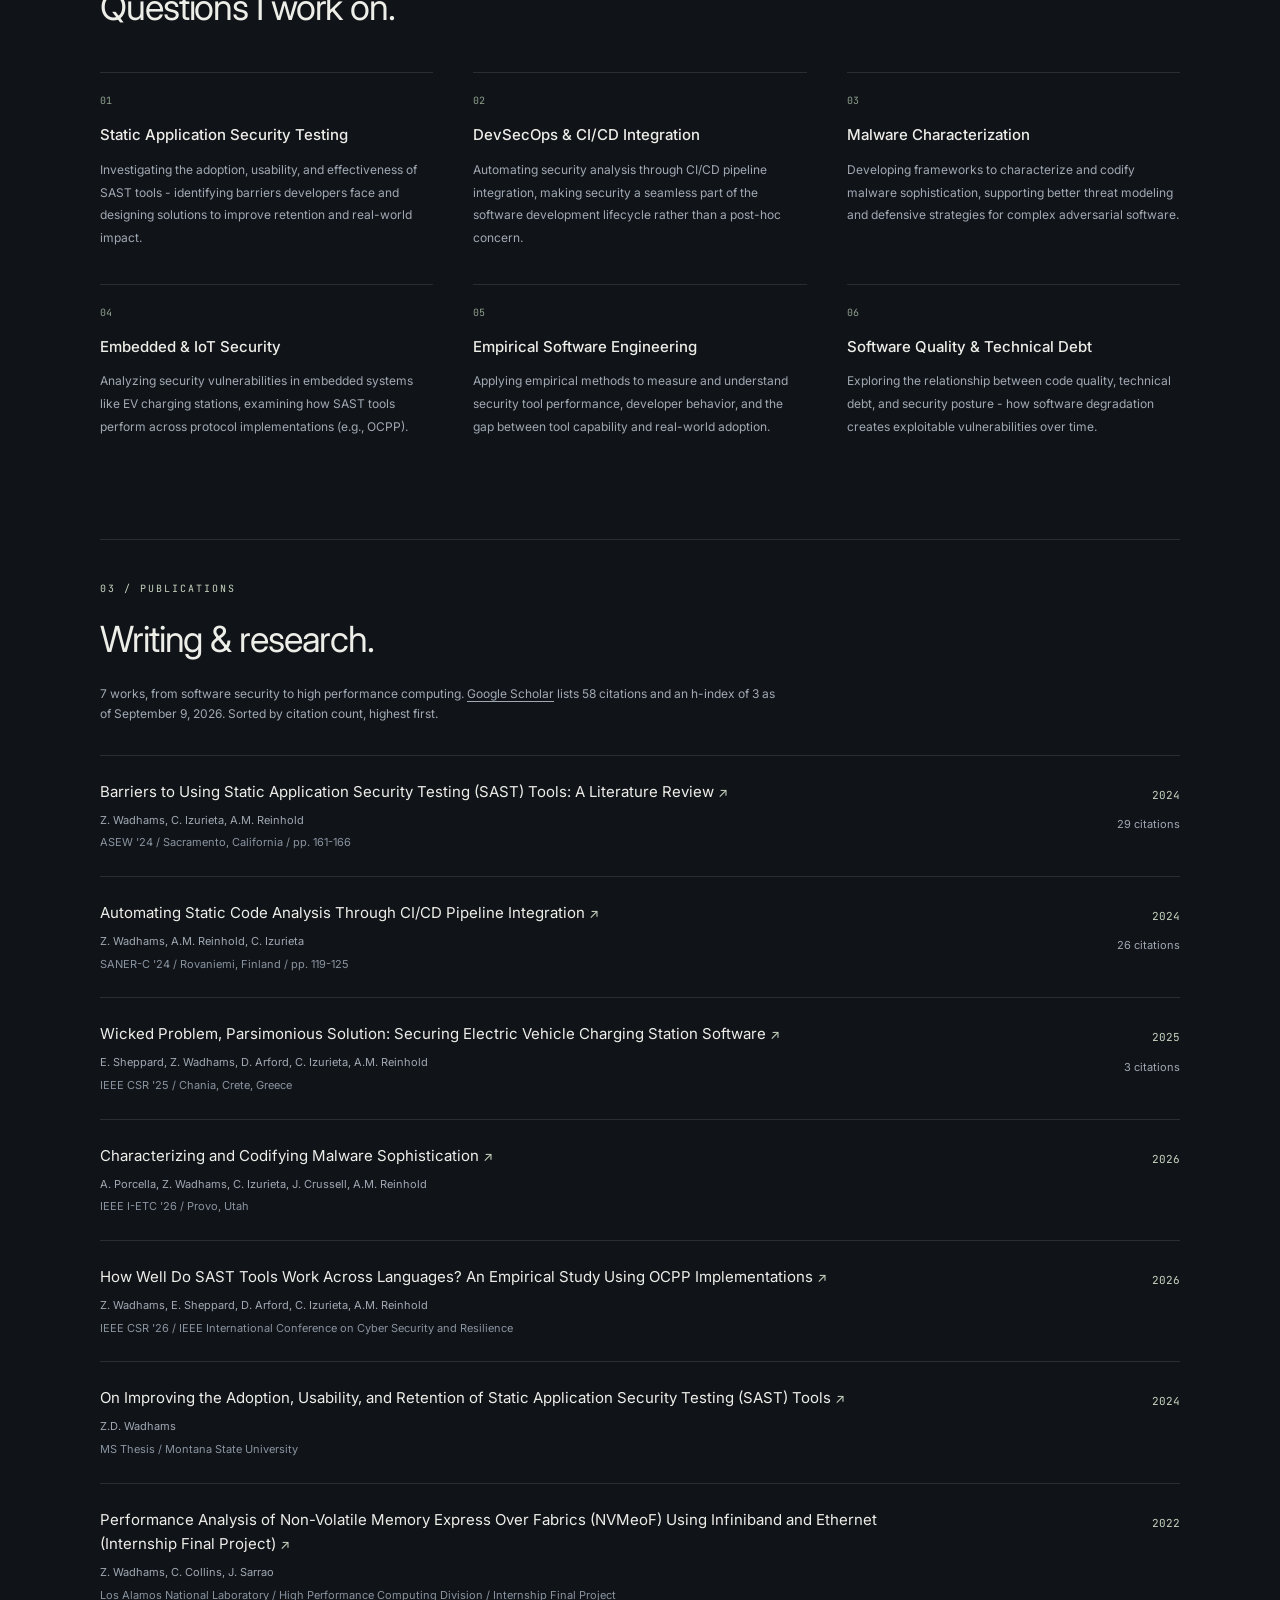
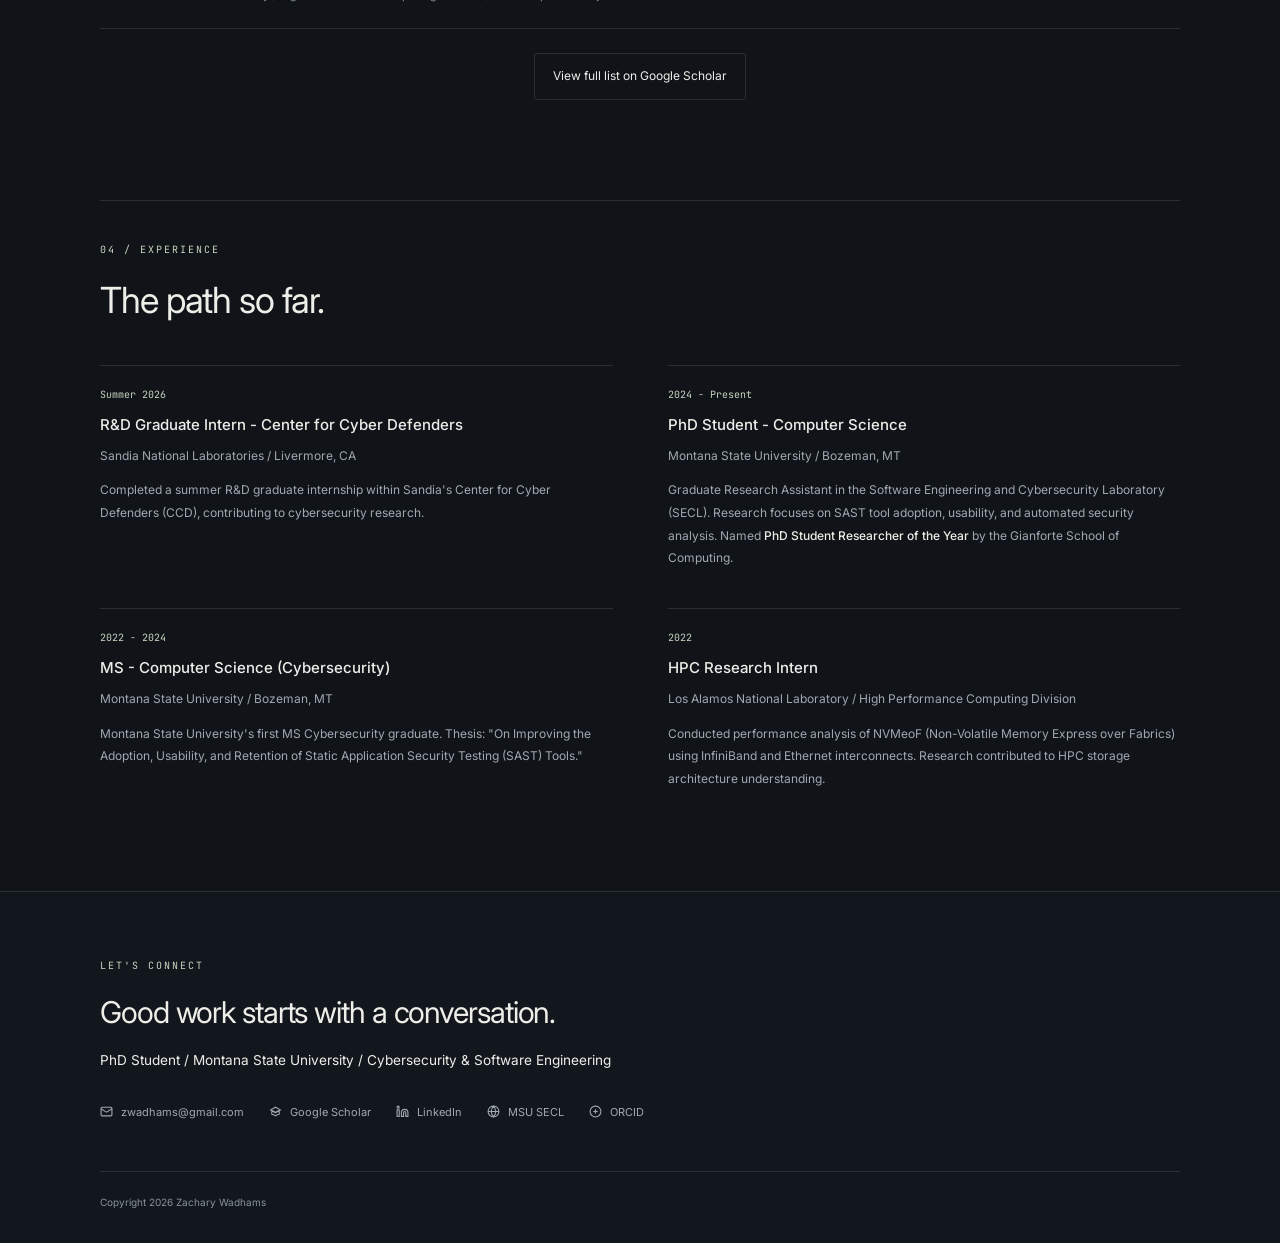
==== commit 63ee5000: "adds new workflows and reworks site" ====
--- a/index.html
+++ b/index.html
@@ -3,680 +3,20 @@
 <head>
   <meta charset="UTF-8" />
   <meta name="viewport" content="width=device-width, initial-scale=1.0" />
-  <title>Zachary Wadhams | PhD Candidate in Cybersecurity</title>
+  <meta name="description" content="Zachary Wadhams, cybersecurity researcher and PhD student at Montana State University. Research in static analysis, software security, and developer experience." />
+  <meta name="theme-color" content="#101419" />
+  <title>Zachary Wadhams | PhD Student in Cybersecurity</title>
   <link rel="preconnect" href="https://fonts.googleapis.com" />
   <link rel="preconnect" href="https://fonts.gstatic.com" crossorigin />
   <link href="https://fonts.googleapis.com/css2?family=Inter:wght@300;400;500;600;700;800&family=JetBrains+Mono:wght@400;500&display=swap" rel="stylesheet" />
-  <style>
-    :root {
-      --bg: #0a0e1a;
-      --bg2: #0f1628;
-      --bg3: #141c35;
-      --accent: #4f9eff;
-      --accent2: #7b5ea7;
-      --accent-glow: rgba(79, 158, 255, 0.15);
-      --text: #e8eaf0;
-      --text-muted: #8892a4;
-      --border: rgba(79, 158, 255, 0.12);
-      --card: rgba(15, 22, 40, 0.8);
-    }
-
-    * { margin: 0; padding: 0; box-sizing: border-box; }
-    html { scroll-behavior: smooth; }
-
-    body {
-      font-family: 'Inter', sans-serif;
-      background: var(--bg);
-      color: var(--text);
-      line-height: 1.6;
-      overflow-x: hidden;
-    }
-
-    /* ── Nav ── */
-    nav {
-      position: fixed;
-      top: 0; left: 0; right: 0;
-      z-index: 100;
-      display: flex;
-      justify-content: space-between;
-      align-items: center;
-      padding: 1rem 4rem;
-      background: rgba(10, 14, 26, 0.85);
-      backdrop-filter: blur(12px);
-      border-bottom: 1px solid var(--border);
-    }
-
-    nav .logo {
-      font-weight: 700;
-      font-size: 1.1rem;
-      color: var(--accent);
-      letter-spacing: 0.02em;
-      font-family: 'JetBrains Mono', monospace;
-    }
-
-    nav .logo span { color: var(--text-muted); }
-
-    nav ul {
-      list-style: none;
-      display: flex;
-      gap: 2rem;
-    }
-
-    nav ul li a {
-      text-decoration: none;
-      color: var(--text-muted);
-      font-size: 0.9rem;
-      font-weight: 500;
-      letter-spacing: 0.04em;
-      text-transform: uppercase;
-      transition: color 0.2s;
-    }
-
-    nav ul li a:hover { color: var(--accent); }
-
-    /* ── Hero ── */
-    #hero {
-      min-height: 100vh;
-      display: flex;
-      align-items: center;
-      padding: 8rem 4rem 5rem;
-      position: relative;
-      overflow: hidden;
-    }
-
-    #hero::before {
-      content: '';
-      position: absolute;
-      top: -20%; right: -10%;
-      width: 700px; height: 700px;
-      background: radial-gradient(circle, rgba(79,158,255,0.08) 0%, transparent 70%);
-      pointer-events: none;
-    }
-
-    #hero::after {
-      content: '';
-      position: absolute;
-      bottom: 0; left: -5%;
-      width: 500px; height: 500px;
-      background: radial-gradient(circle, rgba(123,94,167,0.06) 0%, transparent 70%);
-      pointer-events: none;
-    }
-
-    .hero-inner {
-      max-width: 1100px;
-      margin: 0 auto;
-      width: 100%;
-      display: grid;
-      grid-template-columns: 1fr auto;
-      gap: 5rem;
-      align-items: center;
-    }
-
-    .hero-tag {
-      display: inline-flex;
-      align-items: center;
-      gap: 0.5rem;
-      background: var(--accent-glow);
-      border: 1px solid var(--border);
-      border-radius: 100px;
-      padding: 0.35rem 1rem;
-      font-size: 0.8rem;
-      font-family: 'JetBrains Mono', monospace;
-      color: var(--accent);
-      margin-bottom: 1.5rem;
-      letter-spacing: 0.04em;
-    }
-
-    .hero-tag::before {
-      content: '';
-      width: 8px; height: 8px;
-      border-radius: 50%;
-      background: var(--accent);
-      animation: blink 2s infinite;
-    }
-
-    @keyframes blink {
-      0%, 100% { opacity: 1; transform: scale(1); }
-      50% { opacity: 0.4; transform: scale(0.75); }
-    }
-
-    h1 {
-      font-size: clamp(2.8rem, 5vw, 4.5rem);
-      font-weight: 800;
-      line-height: 1.1;
-      letter-spacing: -0.02em;
-      margin-bottom: 1rem;
-    }
-
-    h1 .gradient {
-      background: linear-gradient(135deg, var(--accent) 0%, #a78bfa 100%);
-      -webkit-background-clip: text;
-      -webkit-text-fill-color: transparent;
-      background-clip: text;
-    }
-
-    .hero-sub {
-      font-size: 1.1rem;
-      color: var(--text-muted);
-      max-width: 560px;
-      margin-bottom: 2.5rem;
-      line-height: 1.75;
-    }
-
-    .hero-links {
-      display: flex;
-      flex-wrap: wrap;
-      gap: 1rem;
-      margin-bottom: 3.5rem;
-    }
-
-    .btn {
-      display: inline-flex;
-      align-items: center;
-      gap: 0.5rem;
-      padding: 0.7rem 1.5rem;
-      border-radius: 8px;
-      font-size: 0.9rem;
-      font-weight: 600;
-      text-decoration: none;
-      transition: all 0.2s;
-      cursor: pointer;
-    }
-
-    .btn-primary {
-      background: var(--accent);
-      color: #0a0e1a;
-    }
-
-    .btn-primary:hover {
-      background: #70b2ff;
-      transform: translateY(-1px);
-      box-shadow: 0 8px 24px rgba(79,158,255,0.3);
-    }
-
-    .btn-ghost {
-      background: transparent;
-      color: var(--text);
-      border: 1px solid var(--border);
-    }
-
-    .btn-ghost:hover {
-      border-color: var(--accent);
-      color: var(--accent);
-      transform: translateY(-1px);
-    }
-
-    .stats-row {
-      display: flex;
-      gap: 3rem;
-      flex-wrap: wrap;
-    }
-
-    .stat { display: flex; flex-direction: column; }
-
-    .stat-num {
-      font-size: 2rem;
-      font-weight: 800;
-      color: var(--accent);
-      line-height: 1;
-    }
-
-    .stat-label {
-      font-size: 0.78rem;
-      color: var(--text-muted);
-      text-transform: uppercase;
-      letter-spacing: 0.08em;
-      margin-top: 0.25rem;
-    }
-
-    /* ── Headshot ── */
-    .hero-photo-wrap {
-      position: relative;
-      flex-shrink: 0;
-      width: 280px;
-      height: 280px;
-    }
-
-    /* spinning conic gradient ring */
-    .hero-photo-wrap::before {
-      content: '';
-      position: absolute;
-      inset: -4px;
-      border-radius: 50%;
-      background: conic-gradient(
-        from 0deg,
-        var(--accent),
-        #a78bfa,
-        #0a0e1a,
-        var(--accent)
-      );
-      animation: spin-ring 4s linear infinite;
-      z-index: 0;
-    }
-
-    /* inner mask so the ring looks like a border */
-    .hero-photo-wrap::after {
-      content: '';
-      position: absolute;
-      inset: 3px;
-      border-radius: 50%;
-      background: var(--bg);
-      z-index: 1;
-    }
-
-    @keyframes spin-ring {
-      to { transform: rotate(360deg); }
-    }
-
-    .hero-photo-inner {
-      position: absolute;
-      inset: 6px;
-      border-radius: 50%;
-      overflow: hidden;
-      z-index: 2;
-    }
-
-    .hero-photo-inner img {
-      width: 100%;
-      height: 100%;
-      object-fit: cover;
-      object-position: center top;
-      display: block;
-      filter: saturate(0.9) contrast(1.05);
-      transition: filter 0.4s;
-    }
-
-    .hero-photo-wrap:hover .hero-photo-inner img {
-      filter: saturate(1.1) contrast(1.1) brightness(1.05);
-    }
-
-    /* scanline overlay */
-    .hero-photo-scanlines {
-      position: absolute;
-      inset: 6px;
-      border-radius: 50%;
-      z-index: 3;
-      background: repeating-linear-gradient(
-        to bottom,
-        transparent,
-        transparent 3px,
-        rgba(0,0,0,0.06) 3px,
-        rgba(0,0,0,0.06) 4px
-      );
-      pointer-events: none;
-    }
-
-    /* subtle corner glow */
-    .hero-photo-glow {
-      position: absolute;
-      inset: -20px;
-      border-radius: 50%;
-      background: radial-gradient(circle, rgba(79,158,255,0.18) 0%, transparent 65%);
-      z-index: 0;
-      pointer-events: none;
-    }
-
-    /* ── Sections ── */
-    section { padding: 5rem 4rem; }
-
-    .section-inner {
-      max-width: 1100px;
-      margin: 0 auto;
-    }
-
-    .section-label {
-      font-family: 'JetBrains Mono', monospace;
-      font-size: 0.78rem;
-      color: var(--accent);
-      text-transform: uppercase;
-      letter-spacing: 0.12em;
-      margin-bottom: 0.6rem;
-    }
-
-    h2 {
-      font-size: clamp(1.8rem, 3.5vw, 2.5rem);
-      font-weight: 800;
-      letter-spacing: -0.02em;
-      margin-bottom: 1rem;
-    }
-
-    .section-divider {
-      width: 48px;
-      height: 3px;
-      background: linear-gradient(90deg, var(--accent), transparent);
-      border-radius: 2px;
-      margin-bottom: 2.5rem;
-    }
-
-    /* ── About ── */
-    #about { background: var(--bg2); }
-
-    .about-grid {
-      display: grid;
-      grid-template-columns: 1fr 1fr;
-      gap: 4rem;
-      align-items: start;
-    }
-
-    .about-text p {
-      color: var(--text-muted);
-      line-height: 1.85;
-      margin-bottom: 1rem;
-    }
-
-    .about-text p strong { color: var(--text); }
-
-    .about-skills h3 {
-      font-size: 0.85rem;
-      text-transform: uppercase;
-      letter-spacing: 0.1em;
-      color: var(--text-muted);
-      margin-bottom: 1rem;
-    }
-
-    .skill-tags {
-      display: flex;
-      flex-wrap: wrap;
-      gap: 0.6rem;
-    }
-
-    .skill-tag {
-      background: var(--accent-glow);
-      border: 1px solid var(--border);
-      border-radius: 6px;
-      padding: 0.4rem 0.9rem;
-      font-size: 0.82rem;
-      color: var(--accent);
-      font-family: 'JetBrains Mono', monospace;
-    }
-
-    .about-achievements { margin-top: 2rem; }
-
-    .achievement {
-      display: flex;
-      align-items: flex-start;
-      gap: 0.75rem;
-      padding: 0.9rem 0;
-      border-bottom: 1px solid var(--border);
-    }
-
-    .achievement:last-child { border-bottom: none; }
-
-    .achievement-icon {
-      width: 28px; height: 28px;
-      border-radius: 6px;
-      background: var(--accent-glow);
-      border: 1px solid var(--border);
-      display: flex;
-      align-items: center;
-      justify-content: center;
-      flex-shrink: 0;
-      font-size: 0.9rem;
-    }
-
-    .achievement p {
-      font-size: 0.88rem;
-      color: var(--text-muted);
-      line-height: 1.5;
-      margin: 0 !important;
-    }
-
-    .achievement p strong { color: var(--text); }
-
-    /* ── Research ── */
-    #research { background: var(--bg); }
-
-    .research-grid {
-      display: grid;
-      grid-template-columns: repeat(3, 1fr);
-      gap: 1.5rem;
-    }
-
-    .research-card {
-      background: var(--card);
-      border: 1px solid var(--border);
-      border-radius: 12px;
-      padding: 1.75rem;
-      transition: all 0.25s;
-      position: relative;
-      overflow: hidden;
-    }
-
-    .research-card::before {
-      content: '';
-      position: absolute;
-      top: 0; left: 0; right: 0;
-      height: 2px;
-      background: linear-gradient(90deg, var(--accent), var(--accent2));
-      opacity: 0;
-      transition: opacity 0.25s;
-    }
-
-    .research-card:hover {
-      border-color: rgba(79,158,255,0.3);
-      transform: translateY(-3px);
-      box-shadow: 0 12px 32px rgba(0,0,0,0.3);
-    }
-
-    .research-card:hover::before { opacity: 1; }
-
-    .research-icon { font-size: 1.6rem; margin-bottom: 1rem; }
-
-    .research-card h3 {
-      font-size: 1rem;
-      font-weight: 700;
-      margin-bottom: 0.6rem;
-    }
-
-    .research-card p {
-      font-size: 0.85rem;
-      color: var(--text-muted);
-      line-height: 1.65;
-    }
-
-    /* ── Publications ── */
-    #publications { background: var(--bg2); }
-
-    .pub-list { display: flex; flex-direction: column; gap: 1rem; }
-
-    .pub-card {
-      background: var(--card);
-      border: 1px solid var(--border);
-      border-radius: 12px;
-      padding: 1.5rem 1.75rem;
-      display: grid;
-      grid-template-columns: 1fr auto;
-      gap: 1rem;
-      align-items: start;
-      transition: all 0.2s;
-    }
-
-    .pub-card:hover {
-      border-color: rgba(79,158,255,0.3);
-      transform: translateX(4px);
-    }
-
-    .pub-title {
-      font-size: 0.97rem;
-      font-weight: 600;
-      margin-bottom: 0.4rem;
-      line-height: 1.4;
-    }
-
-    .pub-authors {
-      font-size: 0.82rem;
-      color: var(--accent);
-      margin-bottom: 0.3rem;
-      font-family: 'JetBrains Mono', monospace;
-    }
-
-    .pub-venue { font-size: 0.82rem; color: var(--text-muted); }
-
-    .pub-badges {
-      display: flex;
-      flex-direction: column;
-      align-items: flex-end;
-      gap: 0.5rem;
-    }
-
-    .badge {
-      display: inline-flex;
-      align-items: center;
-      gap: 0.35rem;
-      padding: 0.25rem 0.7rem;
-      border-radius: 100px;
-      font-size: 0.75rem;
-      font-weight: 600;
-      white-space: nowrap;
-    }
-
-    .badge-year {
-      background: rgba(123,94,167,0.15);
-      border: 1px solid rgba(123,94,167,0.25);
-      color: #a78bfa;
-    }
-
-    .badge-cite {
-      background: rgba(79,158,255,0.1);
-      border: 1px solid var(--border);
-      color: var(--accent);
-    }
-
-    .badge-cite::before { content: '↑'; font-size: 0.7rem; }
-
-    /* ── Experience ── */
-    #experience { background: var(--bg); }
-
-    .timeline { position: relative; padding-left: 2rem; }
-
-    .timeline::before {
-      content: '';
-      position: absolute;
-      left: 0; top: 0; bottom: 0;
-      width: 1px;
-      background: linear-gradient(180deg, var(--accent), var(--accent2), transparent);
-    }
-
-    .timeline-item { position: relative; padding-bottom: 2.5rem; }
-
-    .timeline-item::before {
-      content: '';
-      position: absolute;
-      left: -2.35rem;
-      top: 0.35rem;
-      width: 10px; height: 10px;
-      border-radius: 50%;
-      background: var(--accent);
-      border: 2px solid var(--bg);
-      box-shadow: 0 0 12px rgba(79,158,255,0.5);
-    }
-
-    .timeline-header {
-      display: flex;
-      align-items: flex-start;
-      justify-content: space-between;
-      flex-wrap: wrap;
-      gap: 0.5rem;
-      margin-bottom: 0.4rem;
-    }
-
-    .timeline-title { font-size: 1rem; font-weight: 700; }
-
-    .timeline-period {
-      font-size: 0.78rem;
-      font-family: 'JetBrains Mono', monospace;
-      color: var(--accent);
-      background: var(--accent-glow);
-      border: 1px solid var(--border);
-      padding: 0.2rem 0.6rem;
-      border-radius: 4px;
-    }
-
-    .timeline-org {
-      font-size: 0.88rem;
-      color: var(--accent);
-      margin-bottom: 0.5rem;
-      font-weight: 500;
-    }
-
-    .timeline-desc {
-      font-size: 0.87rem;
-      color: var(--text-muted);
-      line-height: 1.7;
-    }
-
-    /* ── Footer ── */
-    footer {
-      background: var(--bg2);
-      border-top: 1px solid var(--border);
-      padding: 3rem 4rem;
-      text-align: center;
-    }
-
-    .footer-inner { max-width: 1100px; margin: 0 auto; }
-
-    .footer-name {
-      font-size: 1.1rem;
-      font-weight: 700;
-      margin-bottom: 0.4rem;
-    }
-
-    .footer-links {
-      display: flex;
-      justify-content: center;
-      gap: 1.5rem;
-      margin: 1.25rem 0;
-      flex-wrap: wrap;
-    }
-
-    .footer-links a {
-      text-decoration: none;
-      color: var(--text-muted);
-      font-size: 0.88rem;
-      display: flex;
-      align-items: center;
-      gap: 0.4rem;
-      transition: color 0.2s;
-    }
-
-    .footer-links a:hover { color: var(--accent); }
-
-    .footer-copy {
-      font-size: 0.78rem;
-      color: var(--text-muted);
-      margin-top: 1rem;
-    }
-
-    /* ── Responsive ── */
-    @media (max-width: 1000px) {
-      .hero-inner { grid-template-columns: 1fr; }
-      .hero-photo-wrap { display: none; }
-    }
-
-    @media (max-width: 900px) {
-      nav { padding: 1rem 1.5rem; }
-      nav ul { gap: 1.2rem; }
-      section, #hero { padding: 4rem 1.5rem; }
-      footer { padding: 2.5rem 1.5rem; }
-      .about-grid { grid-template-columns: 1fr; gap: 2rem; }
-      .research-grid { grid-template-columns: 1fr 1fr; }
-      .pub-card { grid-template-columns: 1fr; }
-      .pub-badges { flex-direction: row; }
-    }
-
-    @media (max-width: 600px) {
-      nav ul { display: none; }
-      h1 { font-size: 2.4rem; }
-      .research-grid { grid-template-columns: 1fr; }
-      .stats-row { gap: 1.5rem; }
-    }
-  </style>
+  <link rel="stylesheet" href="styles.css" />
 </head>
 <body>
-
-<!-- ── Nav ── -->
-<nav>
-  <div class="logo">sec<span>://</span>zw</div>
+<a class="skip-link" href="#main">Skip to content</a>
+
+
+<nav aria-label="Main navigation">
+  <a class="logo" href="#hero" aria-label="Zachary Wadhams, home"><span class="logo-orbit" aria-hidden="true"></span> ZW<span class="logo-dot">.</span></a>
   <ul>
     <li><a href="#about">About</a></li>
     <li><a href="#research">Research</a></li>
@@ -686,81 +26,49 @@
   </ul>
 </nav>
 
-<!-- ── Hero ── -->
-<section id="hero">
+
+<main id="main">
+<section id="hero" aria-labelledby="intro-title">
   <div class="hero-inner">
     <div class="hero-content">
-      <div class="hero-tag">PhD Candidate &amp; Graduate Research Assistant</div>
-      <h1>
+      <div class="hero-tag">CYBERSECURITY RESEARCHER</div>
+      <h1 id="intro-title">
         Zachary<br />
         <span class="gradient">Wadhams</span>
       </h1>
-      <p class="hero-sub">
-        Cybersecurity researcher at Montana State University's Software Engineering &amp; Cybersecurity Lab
-        and R&amp;D Graduate Intern at Sandia National Laboratories.
-        Focused on static analysis, software security, and making security tools <em>actually usable</em>.
-      </p>
-      <div class="hero-links">
-        <a class="btn btn-primary" href="#publications">View Publications</a>
-        <a class="btn btn-ghost" href="https://scholar.google.com/citations?user=fcOP0tgAAAAJ&hl=en" target="_blank" rel="noopener">Google Scholar ↗</a>
-        <a class="btn btn-ghost" href="https://www.linkedin.com/in/zachary-wadhams-452305192/" target="_blank" rel="noopener">LinkedIn ↗</a>
-        <a class="btn btn-ghost" href="https://orcid.org/0000-0001-6457-0975" target="_blank" rel="noopener">ORCID ↗</a>
-      </div>
-      <div class="stats-row">
-        <div class="stat">
-          <span class="stat-num" id="stat-citations">48</span>
-          <span class="stat-label">Citations</span>
-        </div>
-        <div class="stat">
-          <span class="stat-num">7</span>
-          <span class="stat-label">Publications</span>
-        </div>
-        <div class="stat">
-          <span class="stat-num" id="stat-hindex">2</span>
-          <span class="stat-label">h-index</span>
-        </div>
-        <div class="stat">
-          <span class="stat-num" id="stat-i10">2</span>
-          <span class="stat-label">i10-index</span>
-        </div>
-      </div>
-    </div>
-
-    <!-- Headshot -->
-    <div class="hero-photo-wrap">
-      <div class="hero-photo-glow"></div>
-      <div class="hero-photo-inner">
-        <img src="headshot.jpg" alt="Zachary Wadhams" />
-      </div>
-      <div class="hero-photo-scanlines"></div>
-    </div>
-  </div>
-</section>
-
-<!-- ── About ── -->
+      <p class="hero-sub">Exploring software security.<br />Making security tools more human.</p><p class="hero-affiliation">PhD student at Montana State University.<br />Software Engineering &amp; Cybersecurity Laboratory.</p>
+      <div class="hero-links"><a class="btn btn-primary" href="#research">Explore my research <span aria-hidden="true">&darr;</span></a><a class="text-link" href="mailto:zwadhams@gmail.com">Get in touch <span aria-hidden="true">&nearr;</span></a></div>
+
+
+    </div>
+    <div class="orbital-art" aria-hidden="true"><div class="orbit orbit-one"></div><div class="orbit orbit-two"></div><div class="orbit orbit-three"></div><div class="planet"></div><span class="moon"></span><span class="moon moon-two"></span><span class="star star-one"></span><span class="star star-two"></span><span class="star star-three"></span><span class="orbit-caption">A LITTLE PERSPECTIVE.</span></div>
+  </div>
+</section>
+
+
 <section id="about">
   <div class="section-inner">
-    <div class="section-label">// about me</div>
-    <h2>Who I Am</h2>
+    <div class="section-label">01 / ABOUT</div>
+    <h2>Curiosity, with purpose.</h2>
     <div class="section-divider"></div>
     <div class="about-grid">
-      <div class="about-text">
+      <div class="about-text"><div class="profile"><img src="headshot.jpg" alt="Zachary Wadhams" width="80" height="80" loading="lazy" /><div><strong>Zachary Wadhams</strong><span>Software security / Developer experience</span></div></div>
         <p>
-          I'm a <strong>PhD candidate in Computer Science</strong> at Montana State University,
+          I'm a <strong>PhD student in Computer Science</strong> at Montana State University,
           where I'm part of the Software Engineering and Cybersecurity Laboratory (SECL).
-          My research sits at the intersection of software security and developer experience —
-          specifically, understanding why security tools like SAST don't get adopted and fixing that.
+          My research sits at the intersection of software security and developer experience - specifically, understanding why security tools like SAST don't get adopted and fixing that.
         </p>
         <p>
-          Currently, I'm also serving as an <strong>R&amp;D Graduate Intern at Sandia National
-          Laboratories</strong> (Center for Cyber Defenders) in Livermore, California, contributing
-          to cutting-edge security research.
+          In summer 2026, I completed an <strong>R&amp;D graduate internship at Sandia National
+          Laboratories</strong>, contributing to cybersecurity research with the Center for
+          Cyber Defenders in Livermore, California.
         </p>
         <p>
           I hold an MS in Computer Science (Cybersecurity) from Montana State University, where I was
-          the <strong>first MS Cybersecurity graduate</strong>, and was recently named the
+          the <strong>first MS Cybersecurity graduate</strong>, and was named the
           Gianforte School of Computing's <strong>PhD Student Researcher of the Year</strong>.
         </p>
+        <p>Outside of research, I'm drawn to space and the perspective it brings.</p>
       </div>
       <div>
         <div class="about-skills">
@@ -779,197 +87,195 @@
         </div>
         <div class="about-achievements">
           <div class="achievement">
-            <div class="achievement-icon">🏆</div>
-            <p><strong>PhD Researcher of the Year</strong> — Gianforte School of Computing, MSU</p>
+
+            <p><strong>PhD Student Researcher of the Year</strong> - Gianforte School of Computing, Montana State University</p>
           </div>
           <div class="achievement">
-            <div class="achievement-icon">🎓</div>
+
             <p><strong>First MS Cybersecurity Graduate</strong> at Montana State University</p>
           </div>
           <div class="achievement">
-            <div class="achievement-icon">🔬</div>
-            <p>Collaborations with <strong>PNNL, Los Alamos NL, and Sandia NL</strong></p>
+
+            <p>Collaborations with <strong>Los Alamos NL and Sandia NL</strong></p>
           </div>
           <div class="achievement">
-            <div class="achievement-icon">📍</div>
-            <p>Based in <strong>Bozeman, Montana</strong> (currently interning in Livermore, CA)</p>
-          </div>
-        </div>
-      </div>
-    </div>
-  </div>
-</section>
-
-<!-- ── Research ── -->
+
+            <p>Based in <strong>Bozeman, Montana</strong></p>
+          </div>
+        </div>
+      </div>
+    </div>
+  </div>
+</section>
+
+
 <section id="research">
   <div class="section-inner">
-    <div class="section-label">// research areas</div>
-    <h2>Research Interests</h2>
+    <div class="section-label">02 / RESEARCH</div>
+    <h2>Questions I work on.</h2>
     <div class="section-divider"></div>
     <div class="research-grid">
       <div class="research-card">
-        <div class="research-icon">🔍</div>
+        <div class="research-icon" aria-hidden="true">01</div>
         <h3>Static Application Security Testing</h3>
-        <p>Investigating the adoption, usability, and effectiveness of SAST tools — identifying barriers
+        <p>Investigating the adoption, usability, and effectiveness of SAST tools - identifying barriers
         developers face and designing solutions to improve retention and real-world impact.</p>
       </div>
       <div class="research-card">
-        <div class="research-icon">⚙️</div>
+        <div class="research-icon" aria-hidden="true">02</div>
         <h3>DevSecOps &amp; CI/CD Integration</h3>
         <p>Automating security analysis through CI/CD pipeline integration, making security a seamless
         part of the software development lifecycle rather than a post-hoc concern.</p>
       </div>
       <div class="research-card">
-        <div class="research-icon">🦠</div>
+        <div class="research-icon" aria-hidden="true">03</div>
         <h3>Malware Characterization</h3>
         <p>Developing frameworks to characterize and codify malware sophistication, supporting better
         threat modeling and defensive strategies for complex adversarial software.</p>
       </div>
       <div class="research-card">
-        <div class="research-icon">🚗</div>
+        <div class="research-icon" aria-hidden="true">04</div>
         <h3>Embedded &amp; IoT Security</h3>
         <p>Analyzing security vulnerabilities in embedded systems like EV charging stations, examining
         how SAST tools perform across protocol implementations (e.g., OCPP).</p>
       </div>
       <div class="research-card">
-        <div class="research-icon">📊</div>
+        <div class="research-icon" aria-hidden="true">05</div>
         <h3>Empirical Software Engineering</h3>
         <p>Applying empirical methods to measure and understand security tool performance, developer
         behavior, and the gap between tool capability and real-world adoption.</p>
       </div>
       <div class="research-card">
-        <div class="research-icon">🏗️</div>
+        <div class="research-icon" aria-hidden="true">06</div>
         <h3>Software Quality &amp; Technical Debt</h3>
-        <p>Exploring the relationship between code quality, technical debt, and security posture —
-        how software degradation creates exploitable vulnerabilities over time.</p>
-      </div>
-    </div>
-  </div>
-</section>
-
-<!-- ── Publications ── -->
+        <p>Exploring the relationship between code quality, technical debt, and security posture - how software degradation creates exploitable vulnerabilities over time.</p>
+      </div>
+    </div>
+  </div>
+</section>
+
+
 <section id="publications">
   <div class="section-inner">
-    <div class="section-label">// selected publications</div>
-    <h2>Publications</h2>
+    <div class="section-label">03 / PUBLICATIONS</div>
+    <h2>Writing &amp; research.</h2>
     <div class="section-divider"></div>
+    <!-- publications:start -->
+    <p class="publication-note">7 works, from software security to high performance computing. <a href="https://scholar.google.com/citations?user=fcOP0tgAAAAJ&amp;hl=en" target="_blank" rel="noopener noreferrer">Google Scholar</a> lists 58 citations and an h-index of 3 as of September 9, 2026. Sorted by citation count, highest first.</p>
     <div class="pub-list">
-
-      <div class="pub-card">
-        <div>
-          <div class="pub-title">Automating Static Code Analysis Through CI/CD Pipeline Integration</div>
+      <div class="pub-card">
+        <div>
+          <h3 class="pub-title"><a href="https://scholar.google.com/citations?view_op=view_citation&amp;hl=en&amp;user=fcOP0tgAAAAJ&amp;citation_for_view=fcOP0tgAAAAJ:u-x6o8ySG0sC" target="_blank" rel="noopener noreferrer">Barriers to Using Static Application Security Testing (SAST) Tools: A Literature Review <span class="paper-arrow" aria-hidden="true">&nearr;</span></a></h3>
+          <div class="pub-authors">Z. Wadhams, C. Izurieta, A.M. Reinhold</div>
+          <div class="pub-venue">ASEW &#x27;24 / Sacramento, California / pp. 161-166</div>
+        </div>
+        <div class="pub-badges">
+          <span class="badge badge-year">2024</span>
+          <span class="citation-count">29 citations</span>
+        </div>
+      </div>
+      <div class="pub-card">
+        <div>
+          <h3 class="pub-title"><a href="https://scholar.google.com/citations?view_op=view_citation&amp;hl=en&amp;user=fcOP0tgAAAAJ&amp;citation_for_view=fcOP0tgAAAAJ:u5HHmVD_uO8C" target="_blank" rel="noopener noreferrer">Automating Static Code Analysis Through CI/CD Pipeline Integration <span class="paper-arrow" aria-hidden="true">&nearr;</span></a></h3>
           <div class="pub-authors">Z. Wadhams, A.M. Reinhold, C. Izurieta</div>
-          <div class="pub-venue">SANER-C '24 · Rovaniemi, Finland · pp. 119–125</div>
+          <div class="pub-venue">SANER-C &#x27;24 / Rovaniemi, Finland / pp. 119-125</div>
         </div>
         <div class="pub-badges">
           <span class="badge badge-year">2024</span>
-          <span class="badge badge-cite" id="cite-0">24 citations</span>
-        </div>
-      </div>
-
-      <div class="pub-card">
-        <div>
-          <div class="pub-title">Barriers to Using Static Application Security Testing (SAST) Tools: A Literature Review</div>
-          <div class="pub-authors">Z. Wadhams, C. Izurieta, A.M. Reinhold</div>
-          <div class="pub-venue">ASEW '24 · Sacramento, California · pp. 161–166</div>
+          <span class="citation-count">26 citations</span>
+        </div>
+      </div>
+      <div class="pub-card">
+        <div>
+          <h3 class="pub-title"><a href="https://scholar.google.com/citations?view_op=view_citation&amp;hl=en&amp;user=fcOP0tgAAAAJ&amp;citation_for_view=fcOP0tgAAAAJ:2osOgNQ5qMEC" target="_blank" rel="noopener noreferrer">Wicked Problem, Parsimonious Solution: Securing Electric Vehicle Charging Station Software <span class="paper-arrow" aria-hidden="true">&nearr;</span></a></h3>
+          <div class="pub-authors">E. Sheppard, Z. Wadhams, D. Arford, C. Izurieta, A.M. Reinhold</div>
+          <div class="pub-venue">IEEE CSR &#x27;25 / Chania, Crete, Greece</div>
+        </div>
+        <div class="pub-badges">
+          <span class="badge badge-year">2025</span>
+          <span class="citation-count">3 citations</span>
+        </div>
+      </div>
+      <div class="pub-card">
+        <div>
+          <h3 class="pub-title"><a href="https://scholar.google.com/citations?view_op=view_citation&amp;hl=en&amp;user=fcOP0tgAAAAJ&amp;citation_for_view=fcOP0tgAAAAJ:zYLM7Y9cAGgC" target="_blank" rel="noopener noreferrer">Characterizing and Codifying Malware Sophistication <span class="paper-arrow" aria-hidden="true">&nearr;</span></a></h3>
+          <div class="pub-authors">A. Porcella, Z. Wadhams, C. Izurieta, J. Crussell, A.M. Reinhold</div>
+          <div class="pub-venue">IEEE I-ETC &#x27;26 / Provo, Utah</div>
+        </div>
+        <div class="pub-badges">
+          <span class="badge badge-year">2026</span>
+
+        </div>
+      </div>
+      <div class="pub-card">
+        <div>
+          <h3 class="pub-title"><a href="https://scholar.google.com/citations?view_op=view_citation&amp;hl=en&amp;user=fcOP0tgAAAAJ&amp;citation_for_view=fcOP0tgAAAAJ:IjCSPb-OGe4C" target="_blank" rel="noopener noreferrer">How Well Do SAST Tools Work Across Languages? An Empirical Study Using OCPP Implementations <span class="paper-arrow" aria-hidden="true">&nearr;</span></a></h3>
+          <div class="pub-authors">Z. Wadhams, E. Sheppard, D. Arford, C. Izurieta, A.M. Reinhold</div>
+          <div class="pub-venue">IEEE CSR &#x27;26 / IEEE International Conference on Cyber Security and Resilience</div>
+        </div>
+        <div class="pub-badges">
+          <span class="badge badge-year">2026</span>
+
+        </div>
+      </div>
+      <div class="pub-card">
+        <div>
+          <h3 class="pub-title"><a href="https://scholar.google.com/citations?view_op=view_citation&amp;hl=en&amp;user=fcOP0tgAAAAJ&amp;citation_for_view=fcOP0tgAAAAJ:9yKSN-GCB0IC" target="_blank" rel="noopener noreferrer">On Improving the Adoption, Usability, and Retention of Static Application Security Testing (SAST) Tools <span class="paper-arrow" aria-hidden="true">&nearr;</span></a></h3>
+          <div class="pub-authors">Z.D. Wadhams</div>
+          <div class="pub-venue">MS Thesis / Montana State University</div>
         </div>
         <div class="pub-badges">
           <span class="badge badge-year">2024</span>
-          <span class="badge badge-cite" id="cite-1">22 citations</span>
-        </div>
-      </div>
-
-      <div class="pub-card">
-        <div>
-          <div class="pub-title">On Improving the Adoption, Usability, and Retention of Static Application Security Testing (SAST) Tools</div>
-          <div class="pub-authors">Z.D. Wadhams</div>
-          <div class="pub-venue">MS Thesis · Montana State University</div>
-        </div>
-        <div class="pub-badges">
-          <span class="badge badge-year">2024</span>
-        </div>
-      </div>
-
-      <div class="pub-card">
-        <div>
-          <div class="pub-title">Wicked Problem, Parsimonious Solution: Securing Electric Vehicle Charging Station Software</div>
-          <div class="pub-authors">E. Sheppard, Z. Wadhams, D. Arford, C. Izurieta, A.M. Reinhold</div>
-          <div class="pub-venue">IEEE CSR '25 · Chania, Crete, Greece</div>
-        </div>
-        <div class="pub-badges">
-          <span class="badge badge-year">2025</span>
-          <span class="badge badge-cite" id="cite-2">2 citations</span>
-        </div>
-      </div>
-
-      <div class="pub-card">
-        <div>
-          <div class="pub-title">How Well Do SAST Tools Work Across Languages? An Empirical Study Using OCPP Implementations</div>
-          <div class="pub-authors">Z. Wadhams, E. Sheppard, D. Arford, C. Izurieta, A.M. Reinhold</div>
-          <div class="pub-venue">IEEE CSR '26 · IEEE International Conference on Cyber Security and Resilience</div>
-        </div>
-        <div class="pub-badges">
-          <span class="badge badge-year">2026</span>
-        </div>
-      </div>
-
-      <div class="pub-card">
-        <div>
-          <div class="pub-title">Characterizing and Codifying Malware Sophistication</div>
-          <div class="pub-authors">A. Porcella, Z. Wadhams, C. Izurieta, J. Crussell, A.M. Reinhold</div>
-          <div class="pub-venue">IEEE I-ETC '26 · Provo, Utah</div>
-        </div>
-        <div class="pub-badges">
-          <span class="badge badge-year">2026</span>
-        </div>
-      </div>
-
-      <div class="pub-card">
-        <div>
-          <div class="pub-title">Performance Analysis of Non-Volatile Memory Express Over Fabrics (NVMeoF) Using InfiniBand and Ethernet</div>
+
+        </div>
+      </div>
+      <div class="pub-card">
+        <div>
+          <h3 class="pub-title"><a href="https://scholar.google.com/citations?view_op=view_citation&amp;hl=en&amp;user=fcOP0tgAAAAJ&amp;citation_for_view=fcOP0tgAAAAJ:qjMakFHDy7sC" target="_blank" rel="noopener noreferrer">Performance Analysis of Non-Volatile Memory Express Over Fabrics (NVMeoF)  Using Infiniband and Ethernet (Internship Final Project) <span class="paper-arrow" aria-hidden="true">&nearr;</span></a></h3>
           <div class="pub-authors">Z. Wadhams, C. Collins, J. Sarrao</div>
-          <div class="pub-venue">Los Alamos National Laboratory · High Performance Computing Division · Internship Final Project</div>
+          <div class="pub-venue">Los Alamos National Laboratory / High Performance Computing Division / Internship Final Project</div>
         </div>
         <div class="pub-badges">
           <span class="badge badge-year">2022</span>
-        </div>
-      </div>
-
-    </div>
+
+        </div>
+      </div>
+    </div>
+    <!-- publications:end -->
     <div style="margin-top:1.5rem; text-align:center;">
-      <a class="btn btn-ghost" href="https://scholar.google.com/citations?user=fcOP0tgAAAAJ&hl=en" target="_blank" rel="noopener">
-        View full list on Google Scholar ↗
-      </a>
-    </div>
-  </div>
-</section>
-
-<!-- ── Experience ── -->
+      <a class="btn btn-ghost" href="https://scholar.google.com/citations?user=fcOP0tgAAAAJ&hl=en" target="_blank" rel="noopener noreferrer">
+        View full list on Google Scholar
+      </a>
+    </div>
+  </div>
+</section>
+
+
 <section id="experience">
   <div class="section-inner">
-    <div class="section-label">// experience</div>
-    <h2>Experience &amp; Education</h2>
+    <div class="section-label">04 / EXPERIENCE</div>
+    <h2>The path so far.</h2>
     <div class="section-divider"></div>
     <div class="timeline">
 
       <div class="timeline-item">
         <div class="timeline-header">
-          <div class="timeline-title">R&amp;D Graduate Intern — Center for Cyber Defenders</div>
-          <div class="timeline-period">2026 – Present</div>
-        </div>
-        <div class="timeline-org">Sandia National Laboratories · Livermore, CA</div>
+          <div class="timeline-title">R&amp;D Graduate Intern - Center for Cyber Defenders</div>
+          <div class="timeline-period">Summer 2026</div>
+        </div>
+        <div class="timeline-org">Sandia National Laboratories / Livermore, CA</div>
         <div class="timeline-desc">
-          Contributing to advanced cybersecurity research within Sandia's Center for Cyber Defenders (CCD).
-          Applying expertise in static analysis and software security to national-lab-scale research initiatives.
+          Completed a summer R&amp;D graduate internship within Sandia's Center for Cyber Defenders (CCD),
+          contributing to cybersecurity research.
         </div>
       </div>
 
       <div class="timeline-item">
         <div class="timeline-header">
-          <div class="timeline-title">PhD Candidate — Computer Science</div>
-          <div class="timeline-period">2024 – Present</div>
-        </div>
-        <div class="timeline-org">Montana State University · Bozeman, MT</div>
+          <div class="timeline-title">PhD Student - Computer Science</div>
+          <div class="timeline-period">2024 - Present</div>
+        </div>
+        <div class="timeline-org">Montana State University / Bozeman, MT</div>
         <div class="timeline-desc">
           Graduate Research Assistant in the Software Engineering and Cybersecurity Laboratory (SECL).
           Research focuses on SAST tool adoption, usability, and automated security analysis.
@@ -979,14 +285,13 @@
 
       <div class="timeline-item">
         <div class="timeline-header">
-          <div class="timeline-title">MS — Computer Science (Cybersecurity)</div>
-          <div class="timeline-period">2022 – 2024</div>
-        </div>
-        <div class="timeline-org">Montana State University · Bozeman, MT</div>
+          <div class="timeline-title">MS - Computer Science (Cybersecurity)</div>
+          <div class="timeline-period">2022 - 2024</div>
+        </div>
+        <div class="timeline-org">Montana State University / Bozeman, MT</div>
         <div class="timeline-desc">
           Montana State University's first MS Cybersecurity graduate. Thesis: "On Improving the Adoption,
           Usability, and Retention of Static Application Security Testing (SAST) Tools."
-          Collaborated with the Pacific Northwest National Laboratory throughout the program.
         </div>
       </div>
 
@@ -995,7 +300,7 @@
           <div class="timeline-title">HPC Research Intern</div>
           <div class="timeline-period">2022</div>
         </div>
-        <div class="timeline-org">Los Alamos National Laboratory · High Performance Computing Division</div>
+        <div class="timeline-org">Los Alamos National Laboratory / High Performance Computing Division</div>
         <div class="timeline-desc">
           Conducted performance analysis of NVMeoF (Non-Volatile Memory Express over Fabrics) using
           InfiniBand and Ethernet interconnects. Research contributed to HPC storage architecture understanding.
@@ -1006,11 +311,12 @@
   </div>
 </section>
 
-<!-- ── Footer ── -->
-<footer>
+
+</main>
+<footer id="contact">
   <div class="footer-inner">
-    <div class="footer-name">Zachary Wadhams</div>
-    <p style="font-size:0.85rem; color:var(--text-muted);">PhD Candidate · Montana State University · Cybersecurity &amp; Software Engineering</p>
+    <div class="section-label">LET'S CONNECT</div><h2>Good work starts with a conversation.</h2>
+    <p style="font-size:0.85rem; color:var(--text-muted);">PhD Student / Montana State University / Cybersecurity &amp; Software Engineering</p>
     <div class="footer-links">
       <a href="mailto:zwadhams@gmail.com">
         <svg width="15" height="15" viewBox="0 0 24 24" fill="none" stroke="currentColor" stroke-width="2"><rect x="2" y="4" width="20" height="16" rx="2"/><path d="m22 7-8.97 5.7a1.94 1.94 0 0 1-2.06 0L2 7"/></svg>
@@ -1033,7 +339,7 @@
         ORCID
       </a>
     </div>
-    <div class="footer-copy">Built for GitHub Pages · © 2026 Zachary Wadhams</div>
+    <div class="footer-copy">Copyright 2026 Zachary Wadhams</div>
   </div>
 </footer>
 
--- a/styles.css
+++ b/styles.css
@@ -0,0 +1,754 @@
+:root {
+  color-scheme:dark;
+  --bg:#101419;
+  --text:#eeeee9;
+  --muted:#a0a8b2;
+  --accent:#c8d5c0;
+  --border:#ffffff1c;
+  font-family:Inter,Arial,sans-serif;
+  color:var(--text);
+  background:var(--bg);
+  font-synthesis:none
+}
+
+* {
+  box-sizing:border-box
+}
+html {
+  scroll-behavior:smooth;
+  scroll-padding-top:110px
+}
+body {
+  margin:0;
+  line-height:1.7
+}
+a {
+  color:inherit;
+  text-decoration:none
+}
+a:hover {
+  color:var(--accent)
+}
+a:focus-visible {
+  outline:2px solid var(--accent);
+  outline-offset:6px
+}
+::selection {
+  background:#c8d5c0;
+  color:#101419
+}
+.skip-link {
+  position:fixed;
+  top:-100px;
+  left:20px;
+  padding:12px;
+  background:var(--text);
+  color:var(--bg);
+  z-index:200
+}
+.skip-link:focus {
+  top:12px
+}
+
+nav {
+  max-width:1280px;
+  margin:auto;
+  padding:25px 64px;
+  display:flex;
+  align-items:center;
+  justify-content:space-between;
+  gap:24px;
+  border-bottom:1px solid var(--border)
+}
+.logo {
+  display:flex;
+  align-items:center;
+  font-size:21px;
+  font-weight:600;
+  letter-spacing:-1px;
+  gap:10px
+}
+.logo-dot {
+  color:var(--accent);
+  margin-left:-9px
+}
+.logo-orbit {
+  display:block;
+  width:23px;
+  height:23px;
+  border:1px solid #aab7a5;
+  border-radius:50%;
+  position:relative;
+  transform:rotate(-35deg)
+}
+.logo-orbit:after {
+  content:'';
+  position:absolute;
+  inset:6px -6px;
+  border:1px solid #aab7a5;
+  border-radius:50%
+}
+nav ul {
+  display:flex;
+  gap:29px;
+  list-style:none;
+  margin:0;
+  padding:0
+}
+nav li a {
+  font-size:12px;
+  color:var(--muted);
+  padding:9px 0
+}
+nav li:last-child a {
+  color:var(--text)
+}
+
+section,footer {
+  padding:100px 64px
+}
+.section-inner,.footer-inner,.hero-inner {
+  max-width:1080px;
+  margin:auto
+}
+#hero {
+  position:relative;
+  padding-top:115px;
+  padding-bottom:110px;
+  overflow:hidden
+}
+.hero-inner {
+  display:grid;
+  grid-template-columns:1.25fr 1fr;
+  gap:32px;
+  align-items:center;
+  min-height:470px
+}
+.hero-content {
+  position:relative;
+  z-index:1
+}
+.hero-tag,.section-label,.orbit-caption {
+  font-family:'JetBrains Mono',monospace;
+  font-size:10px;
+  letter-spacing:2px;
+  color:var(--accent)
+}
+.hero-tag {
+  display:flex;
+  align-items:center;
+  gap:11px;
+  margin-bottom:26px
+}
+.hero-tag:before {
+  content:'';
+  width:5px;
+  height:5px;
+  background:var(--accent);
+  border-radius:50%
+}
+h1 {
+  font-size:clamp(54px,6.6vw,88px);
+  font-weight:400;
+  line-height:1.05;
+  letter-spacing:-5px;
+  margin:0 0 28px
+}
+h1 .gradient {
+  color:#bac4cf
+}
+.hero-sub {
+  font-size:19px;
+  line-height:1.6;
+  letter-spacing:-.4px;
+  margin:0 0 17px
+}
+.hero-affiliation {
+  font-size:12px;
+  color:var(--muted);
+  line-height:1.9;
+  margin-bottom:32px
+}
+.hero-links {
+  display:flex;
+  gap:27px;
+  align-items:center;
+  flex-wrap:wrap
+}
+.btn {
+  display:inline-flex;
+  align-items:center;
+  gap:22px;
+  font-size:12px;
+  padding:12px 18px;
+  border:1px solid var(--border);
+  border-radius:3px;
+  transition:background .2s,color .2s
+}
+.btn-primary {
+  background:var(--accent);
+  color:#171d18;
+  border-color:var(--accent)
+}
+.btn-primary:hover {
+  background:#e0e8da;
+  color:#171d18
+}
+.text-link {
+  font-size:12px
+}
+.text-link span {
+  margin-left:10px
+}
+.btn-ghost:hover {
+  background:#ffffff08
+}
+.orbital-art {
+  height:430px;
+  position:relative;
+  isolation:isolate
+}
+.orbital-art:before {
+  content:'';
+  position:absolute;
+  inset:-80px;
+  background:radial-gradient(ellipse,#73819212,transparent 65%);
+  z-index:-1
+}
+.planet {
+  position:absolute;
+  width:206px;
+  height:206px;
+  left:50%;
+  top:50%;
+  transform:translate(-50%,-50%);
+  border-radius:50%;
+  background:radial-gradient(circle at 23% 24%,#9babb2 0%,#687d88 12%,#354651 35%,#19242e 57%,#101419 74%);
+  box-shadow:inset 2px 2px 3px #cfdfda44,inset -10px -10px 35px #080c12,0 0 50px #788eab09
+}
+/* An oversized, non-repeating cloud layer rotates under fixed lighting.
+   Its edges stay outside the globe, so there is no tile seam or loop jump. */
+.planet { overflow: hidden; }
+.planet::before {
+  content: '';
+  position: absolute;
+  inset: -45%;
+  border-radius: 50%;
+  background-image:
+    radial-gradient(ellipse at 38% 36%, #c3d2ce66 0%, transparent 30%),
+    radial-gradient(ellipse at 65% 58%, #a7bfc655 0%, transparent 24%),
+    radial-gradient(ellipse at 44% 67%, #111e3977 0%, transparent 28%);
+  background-repeat: no-repeat;
+  animation: globe-spin 100s linear infinite;
+}
+.planet::after {
+  content: '';
+  position: absolute;
+  inset: 0;
+  border-radius: inherit;
+  background: radial-gradient(circle at 23% 24%, transparent 20%, #10141933 45%, #0b1019dd 78%);
+  box-shadow: inset 2px 2px 3px #cfdfda44, inset -10px -10px 35px #080c12;
+}
+@keyframes globe-spin {
+  from { transform: rotate(0deg); }
+  to { transform: rotate(360deg); }
+}
+.orbit {
+  position:absolute;
+  border:1px solid #9daeb427;
+  border-radius:50%;
+  left:50%;
+  top:50%
+}
+.orbit-one {
+  width:340px;
+  height:340px;
+  transform:translate(-50%,-50%)
+}
+.orbit-two {
+  width:450px;
+  height:450px;
+  transform:translate(-50%,-50%);
+  border-style:dashed;
+  border-color:#9daeb416
+}
+.orbit-three {
+  width:440px;
+  height:160px;
+  transform:translate(-50%,-50%) rotate(-32deg);
+  z-index:1;
+  border-color:#b7c7c03b
+}
+.moon {
+  --orbit-radius: 170px;
+  --orbit-phase: -30deg;
+  position:absolute;
+  left:50%;
+  top:50%;
+  width:14px;
+  height:14px;
+  background:linear-gradient(120deg,#ced9cc,#47504c 65%,#141b22);
+  border-radius:50%;
+  box-shadow:0 0 18px #d3e5d018;
+  transform: translate(-50%, -50%) rotate(var(--orbit-phase)) translateX(var(--orbit-radius)) rotate(calc(0deg - var(--orbit-phase)));
+  animation: moon-orbit 110s linear infinite;
+}
+.moon-two {
+  --orbit-radius: 225px;
+  --orbit-phase: 140deg;
+  width: 9px;
+  height: 9px;
+  animation-duration: 170s;
+}
+@keyframes moon-orbit {
+  from {
+    transform: translate(-50%, -50%) rotate(var(--orbit-phase)) translateX(var(--orbit-radius)) rotate(calc(0deg - var(--orbit-phase)));
+  }
+  to {
+    transform: translate(-50%, -50%) rotate(calc(var(--orbit-phase) + 360deg)) translateX(var(--orbit-radius)) rotate(calc(-360deg - var(--orbit-phase)));
+  }
+}
+.star {
+  position:absolute;
+  width:2px;
+  height:2px;
+  background:#b7c4d0;
+  box-shadow:0 0 6px #fff8;
+  border-radius:50%
+}
+.star-one {
+  left:16%;
+  top:16%
+}
+.star-two {
+  right:12%;
+  bottom:18%
+}
+.star-three {
+  left:8%;
+  bottom:27%
+}
+.orbit-caption {
+  position:absolute;
+  bottom:-35px;
+  width:100%;
+  text-align:center;
+  font-size:8px;
+  color:#828c97;
+  letter-spacing:2.6px
+}
+
+.section-inner {
+  border-top:1px solid var(--border);
+  padding-top:40px
+}
+section:not(#hero) {
+  padding-top:0;
+  padding-bottom:100px
+}
+.section-label {
+  margin-bottom:20px
+}
+h2 {
+  font-size:clamp(27px,3vw,36px);
+  font-weight:400;
+  line-height:1.25;
+  letter-spacing:-1.1px;
+  margin:0 0 42px
+}
+.section-divider {
+  display:none
+}
+.about-grid {
+  display:grid;
+  grid-template-columns:1.35fr 1fr;
+  gap:95px
+}
+.about-text p {
+  font-size:14px;
+  color:var(--muted);
+  margin:0 0 19px;
+  line-height:1.9
+}
+strong {
+  color:var(--text);
+  font-weight:500
+}
+.profile {
+  display:flex;
+  gap:18px;
+  align-items:center;
+  margin-bottom:28px
+}
+.profile img {
+  width:64px;
+  height:64px;
+  object-fit:cover;
+  object-position:center top;
+  border-radius:50%;
+  filter:saturate(.6)
+}
+.profile strong {
+  font-size:14px
+}
+.profile span {
+  display:block;
+  font-size:10px;
+  color:var(--muted);
+  margin-top:3px
+}
+.about-skills h3 {
+  font-size:11px;
+  font-weight:500;
+  letter-spacing:1px;
+  text-transform:uppercase;
+  margin:0 0 15px
+}
+.skill-tags {
+  display:flex;
+  gap:8px 17px;
+  flex-wrap:wrap
+}
+.skill-tag {
+  font-size:12px;
+  color:var(--muted)
+}
+.about-achievements {
+  margin-top:25px
+}
+.achievement {
+  border-top:1px solid var(--border);
+  padding:12px 0
+}
+.achievement p {
+  font-size:12px;
+  color:var(--muted);
+  line-height:1.7;
+  margin:0
+}
+
+.research-grid {
+  display:grid;
+  grid-template-columns:repeat(3,1fr);
+  gap:34px 40px
+}
+.research-card {
+  border-top:1px solid var(--border);
+  padding-top:21px
+}
+.research-icon {
+  font:10px 'JetBrains Mono',monospace;
+  color:#8d9e8a;
+  margin-bottom:17px
+}
+.research-card h3 {
+  font-size:15px;
+  font-weight:500;
+  line-height:1.5;
+  margin:0 0 12px
+}
+.research-card p {
+  font-size:12px;
+  color:var(--muted);
+  margin:0;
+  line-height:1.9
+}
+.pub-card {
+  display:grid;
+  grid-template-columns:1fr 60px;
+  gap:30px;
+  border-top:1px solid var(--border);
+  padding:24px 0
+}
+.pub-card:last-child {
+  border-bottom:1px solid var(--border)
+}
+.pub-title {
+  font-size:15px;
+  line-height:1.6;
+  max-width:820px;
+  margin-bottom:7px
+}
+.pub-authors {
+  font-size:11px;
+  color:var(--muted);
+  margin-bottom:4px
+}
+.pub-venue {
+  font-size:11px;
+  color:#89939f
+}
+.badge-year {
+  font:11px 'JetBrains Mono',monospace;
+  color:var(--accent)
+}
+.pub-badges {
+  text-align:right
+}
+.timeline {
+  display:grid;
+  grid-template-columns:1fr 1fr;
+  gap:38px 55px
+}
+.timeline-item {
+  border-top:1px solid var(--border);
+  padding-top:22px
+}
+.timeline-header {
+  display:flex;
+  flex-direction:column-reverse;
+  gap:12px
+}
+.timeline-title {
+  font-size:15px;
+  line-height:1.6;
+  font-weight:500
+}
+.timeline-period {
+  font:10px 'JetBrains Mono',monospace;
+  color:var(--accent)
+}
+.timeline-org {
+  font-size:12px;
+  color:var(--muted);
+  margin:9px 0 13px
+}
+.timeline-desc {
+  font-size:12px;
+  color:var(--muted);
+  line-height:1.9
+}
+footer {
+  border-top:1px solid var(--border);
+  background:#12171d;
+  padding-top:65px;
+  padding-bottom:32px
+}
+footer h2 {
+  margin-bottom:18px;
+  font-size:30px
+}
+.footer-links {
+  display:flex;
+  gap:25px;
+  flex-wrap:wrap;
+  margin:30px 0 50px
+}
+.footer-links a {
+  display:flex;
+  align-items:center;
+  gap:8px;
+  font-size:11px;
+  color:var(--muted)
+}
+.footer-links a:hover {
+  color:var(--text)
+}
+.footer-links svg {
+  width:13px;
+  height:13px
+}
+.footer-copy {
+  font-size:10px;
+  color:#89939f;
+  border-top:1px solid var(--border);
+  padding-top:22px
+}
+
+@media(min-width:1400px) {
+  #hero {
+  padding-top:140px;
+  padding-bottom:140px
+}
+
+}
+
+@media(max-width:900px) {
+  nav {
+  padding:22px 32px
+}
+nav ul {
+  gap:20px
+}
+section,footer {
+  padding-left:32px;
+  padding-right:32px
+}
+.hero-inner {
+  grid-template-columns:1.2fr .8fr
+}
+.orbital-art {
+  transform:scale(.78);
+  transform-origin:center
+}
+.about-grid {
+  gap:40px
+}
+.research-grid {
+  grid-template-columns:repeat(2,1fr)
+}
+h1 {
+  letter-spacing:-3px
+}
+.hero-links {
+  gap:18px
+}
+
+}
+
+@media(max-width:600px) {
+  html {
+  scroll-padding-top:25px
+}
+nav {
+  padding:20px 24px;
+  align-items:flex-start;
+  gap:16px
+}
+nav ul {
+  justify-content:flex-end;
+  gap:7px 16px;
+  flex-wrap:wrap;
+  max-width:245px
+}
+nav li a {
+  font-size:10px;
+  display:block;
+  padding:2px 0
+}
+.logo {
+  font-size:19px;
+  flex-shrink:0
+}
+section,footer {
+  padding-left:24px;
+  padding-right:24px
+}
+#hero {
+  padding-top:60px;
+  padding-bottom:50px
+}
+.hero-inner {
+  display:flex;
+  flex-direction:column;
+  align-items:stretch;
+  gap:0;
+  min-height:auto
+}
+h1 {
+  font-size:62px
+}
+.hero-tag {
+  font-size:9px;
+  letter-spacing:1.5px
+}
+.hero-sub {
+  font-size:18px
+}
+.orbital-art {
+  height:300px;
+  transform:scale(.72);
+  margin:-10px -30px -25px
+}
+.orbit-caption {
+  bottom:-36px
+}
+.hero-affiliation {
+  font-size:11px
+}
+.about-grid,.timeline,.research-grid {
+  grid-template-columns:1fr
+}
+.about-grid {
+  gap:28px
+}
+.profile span {
+  font-size:9px
+}
+section:not(#hero) {
+  padding-bottom:65px
+}
+h2 {
+  margin-bottom:30px
+}
+.research-grid {
+  gap:25px
+}
+.research-card {
+  display:grid;
+  grid-template-columns:25px 1fr;
+  gap:0 10px
+}
+.research-icon {
+  grid-row:1/3;
+  padding-top:5px
+}
+.pub-card {
+  gap:14px;
+  grid-template-columns:1fr 38px
+}
+.pub-title {
+  font-size:14px
+}
+.pub-authors,.pub-venue {
+  font-size:10px
+}
+.footer-links {
+  gap:18px 22px
+}
+footer h2 {
+  font-size:27px
+}
+
+}
+
+@media(prefers-reduced-motion:reduce) {
+  html {
+  scroll-behavior:auto
+}
+*,*:before,*:after {
+  animation:none!important;
+  transition:none!important
+}
+
+}
+
+
+.pub-title {
+  font-weight:400;
+  margin-top:0
+}
+.paper-arrow {
+  color:var(--accent);
+  font-size:13px;
+  white-space:nowrap
+}
+.publication-note {
+  font-size:12px;
+  color:var(--muted);
+  max-width:680px;
+  margin:-20px 0 30px
+}
+.publication-note a {
+  text-decoration:underline;
+  text-underline-offset:3px
+}
+
+.pub-card {
+  grid-template-columns: 1fr 85px;
+}
+.citation-count {
+  display: block;
+  margin-top: 8px;
+  color: var(--muted);
+  font-size: 11px;
+  white-space: nowrap;
+}
+@media (max-width: 600px) {
+  .pub-card {
+    grid-template-columns: 1fr 64px;
+  }
+  .citation-count {
+    font-size: 10px;
+  }
+}
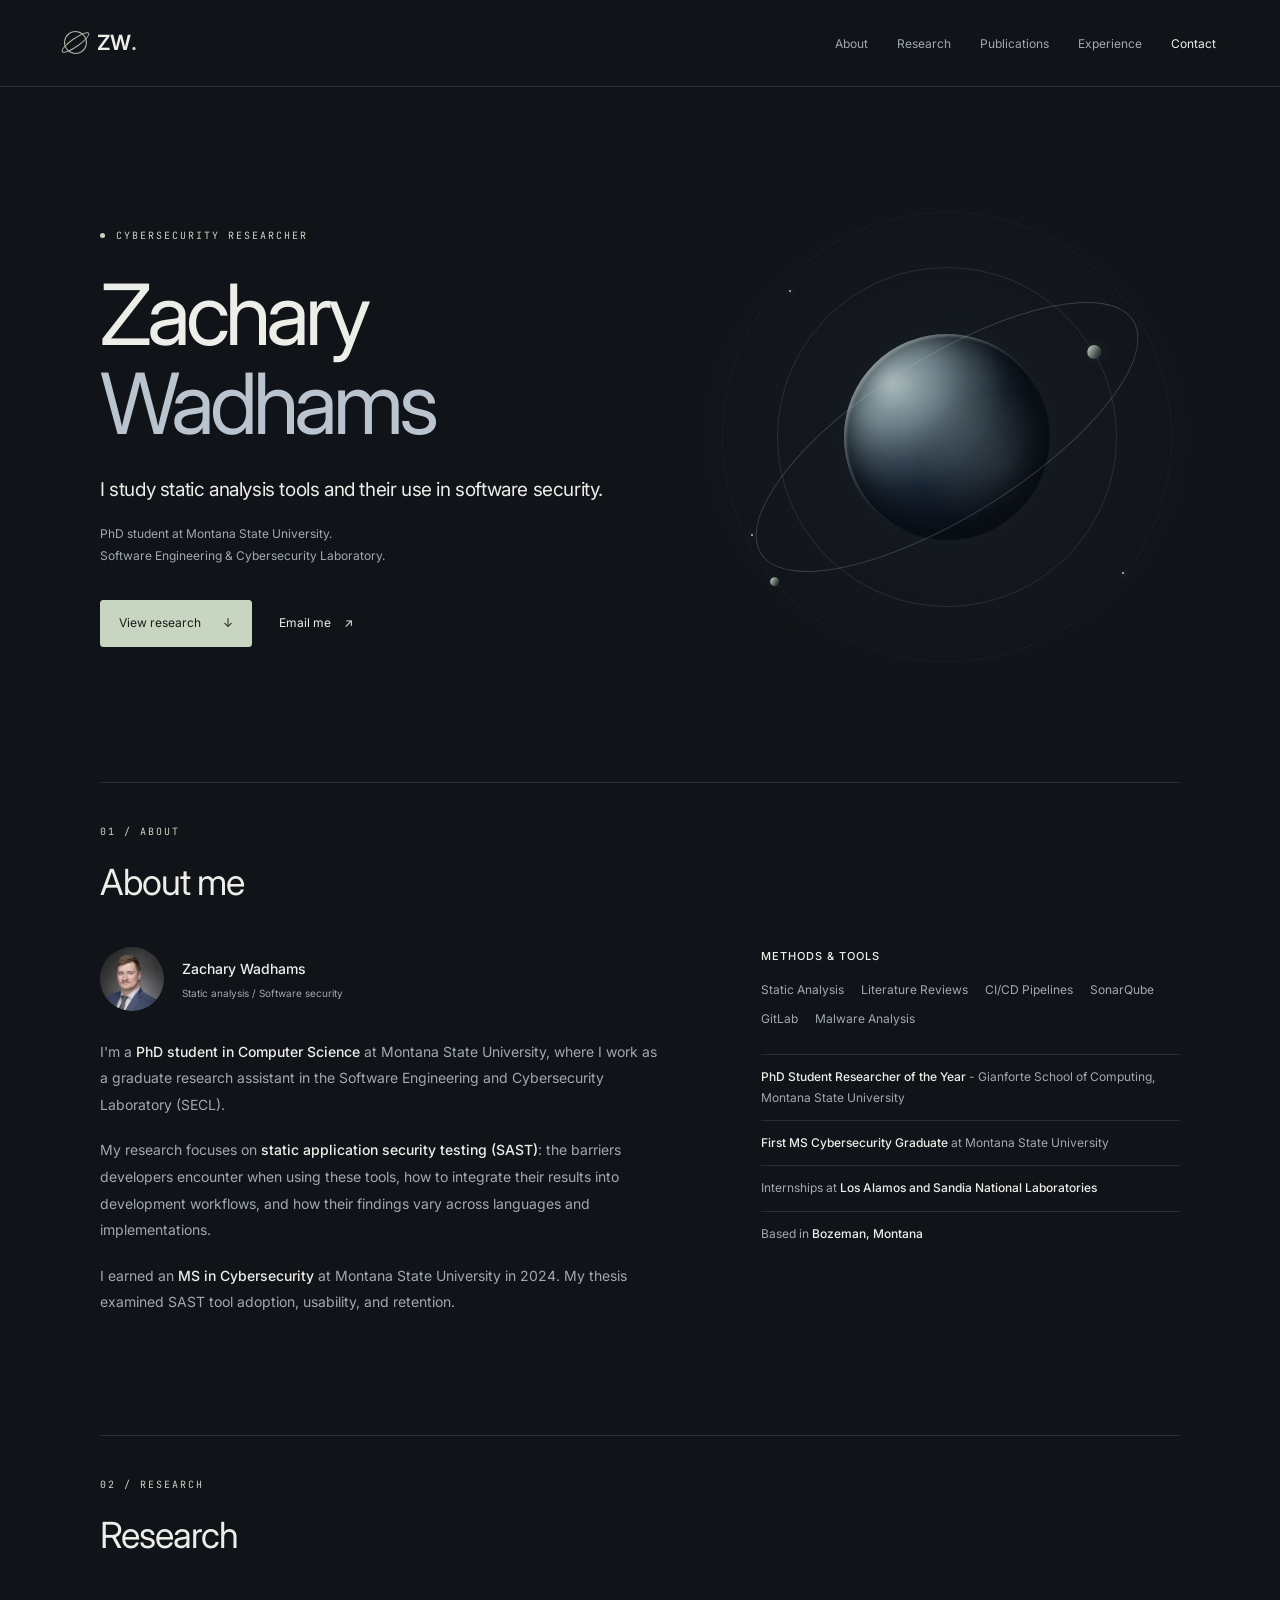
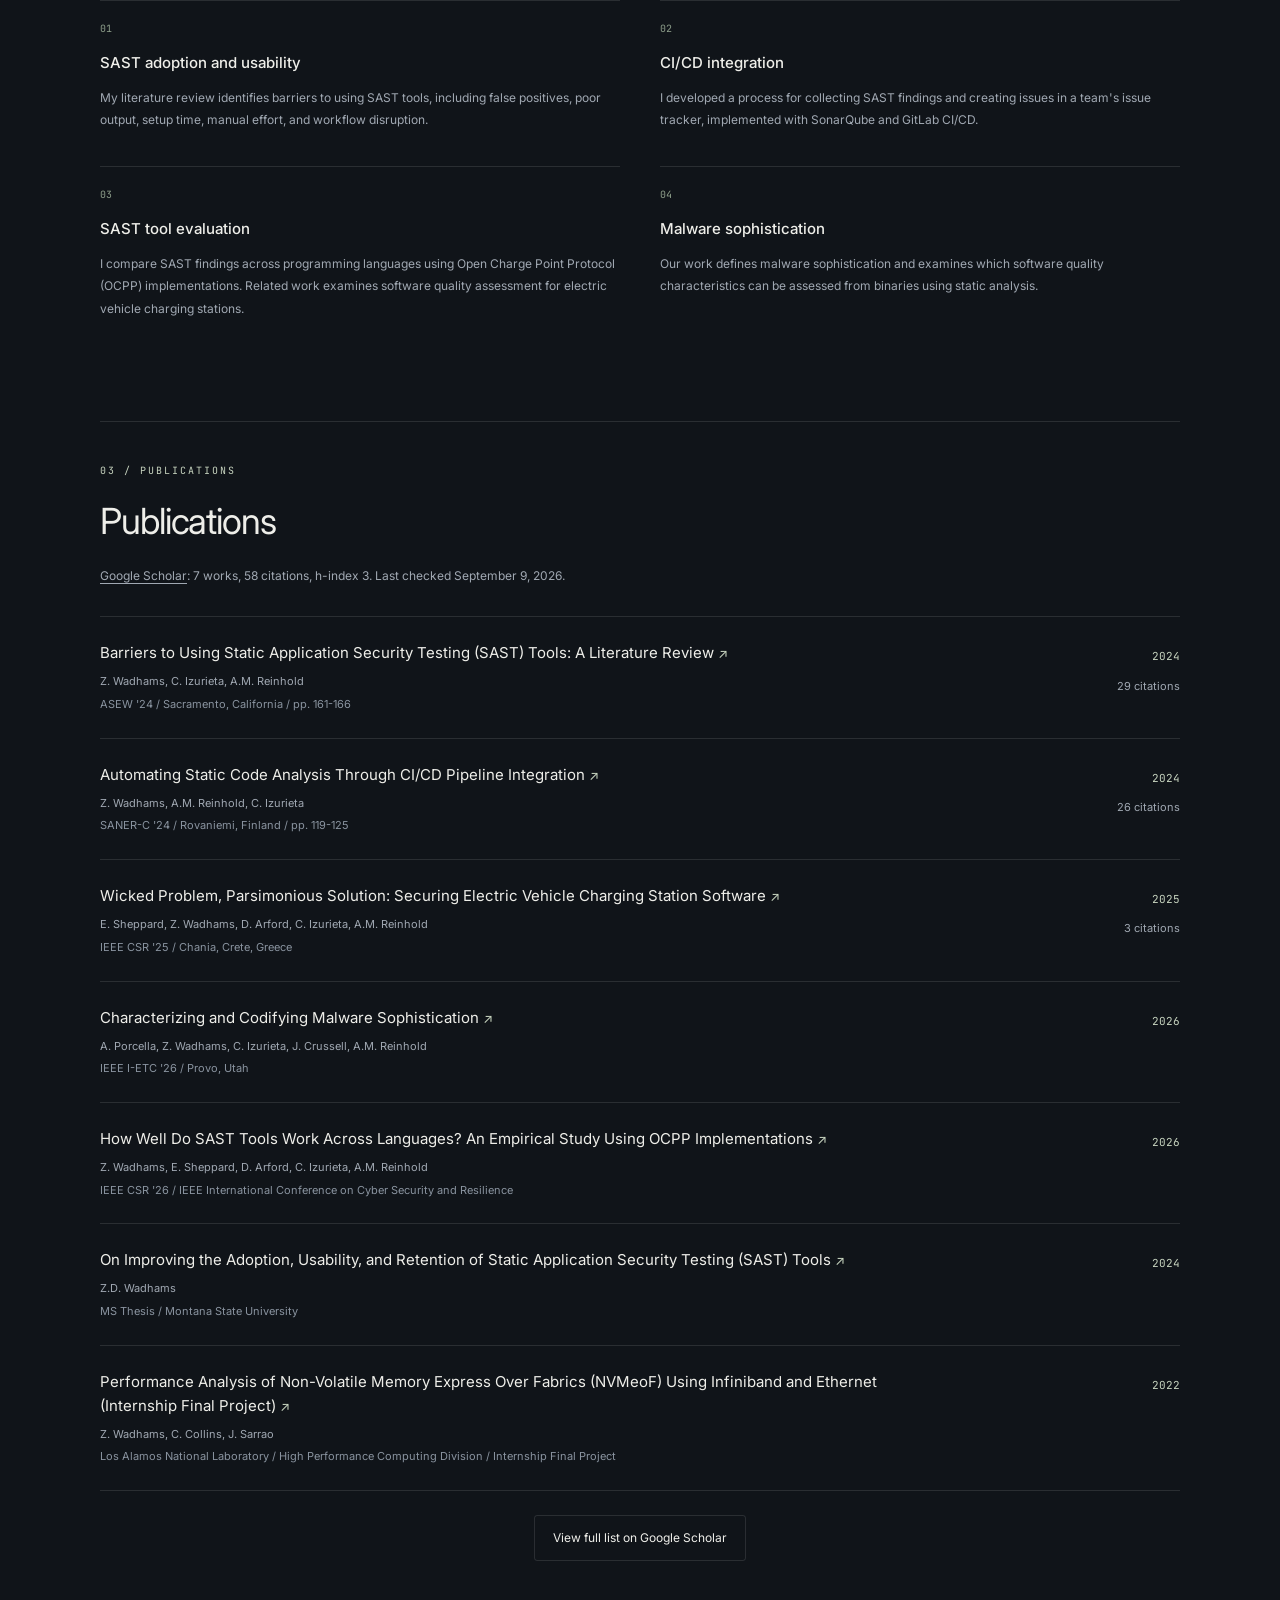
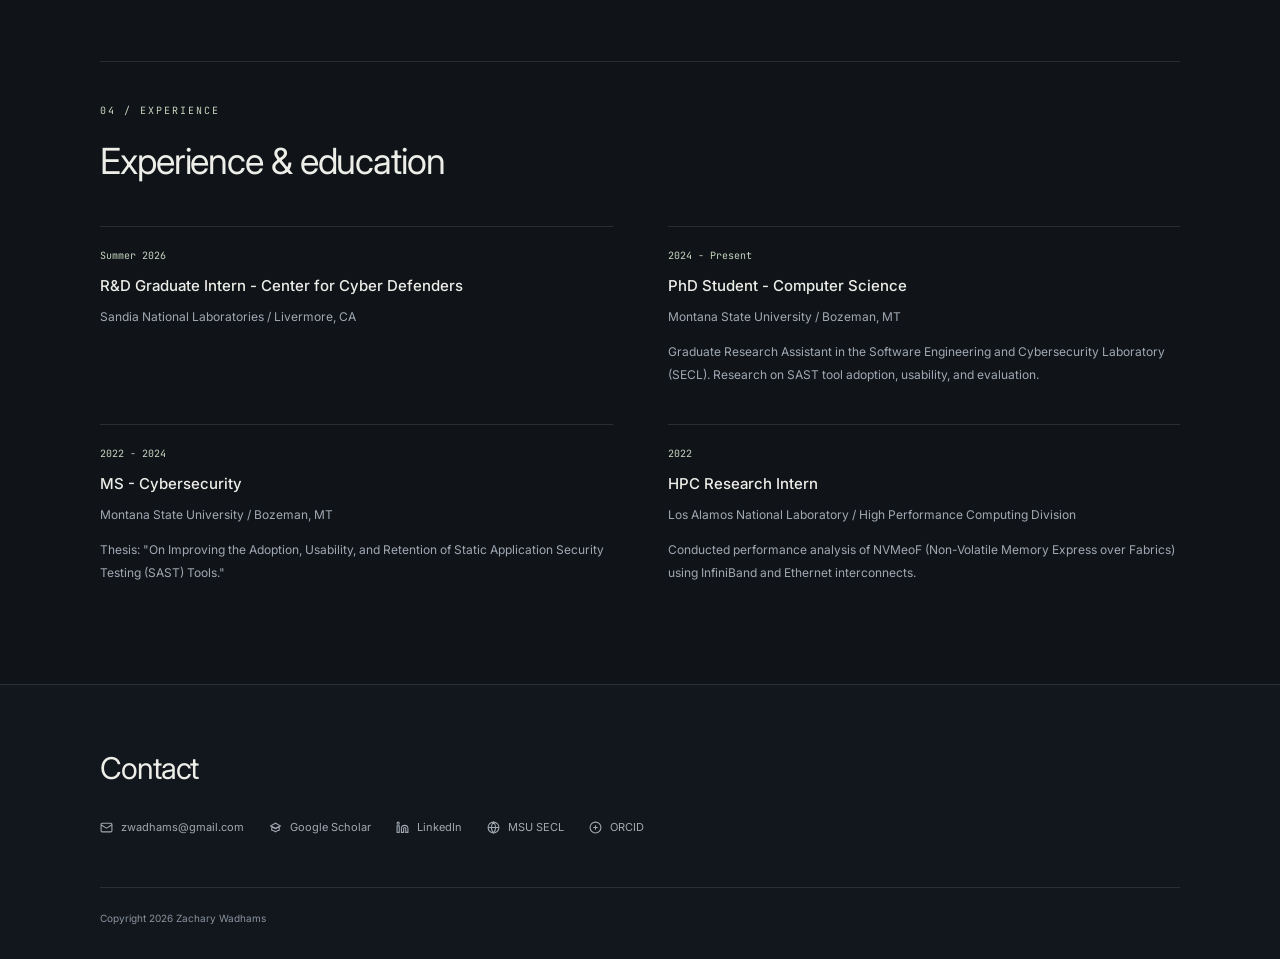
==== commit 255c3b5c: "reduces fluff" ====
--- a/index.html
+++ b/index.html
@@ -3,9 +3,9 @@
 <head>
   <meta charset="UTF-8" />
   <meta name="viewport" content="width=device-width, initial-scale=1.0" />
-  <meta name="description" content="Zachary Wadhams, cybersecurity researcher and PhD student at Montana State University. Research in static analysis, software security, and developer experience." />
+  <meta name="description" content="Zachary Wadhams, PhD student at Montana State University. Research in static application security testing, tool adoption and usability, and malware analysis." />
   <meta name="theme-color" content="#101419" />
-  <title>Zachary Wadhams | PhD Student in Cybersecurity</title>
+  <title>Zachary Wadhams | Cybersecurity Researcher</title>
   <link rel="preconnect" href="https://fonts.googleapis.com" />
   <link rel="preconnect" href="https://fonts.gstatic.com" crossorigin />
   <link href="https://fonts.googleapis.com/css2?family=Inter:wght@300;400;500;600;700;800&family=JetBrains+Mono:wght@400;500&display=swap" rel="stylesheet" />
@@ -36,12 +36,13 @@
         Zachary<br />
         <span class="gradient">Wadhams</span>
       </h1>
-      <p class="hero-sub">Exploring software security.<br />Making security tools more human.</p><p class="hero-affiliation">PhD student at Montana State University.<br />Software Engineering &amp; Cybersecurity Laboratory.</p>
-      <div class="hero-links"><a class="btn btn-primary" href="#research">Explore my research <span aria-hidden="true">&darr;</span></a><a class="text-link" href="mailto:zwadhams@gmail.com">Get in touch <span aria-hidden="true">&nearr;</span></a></div>
-
-
-    </div>
-    <div class="orbital-art" aria-hidden="true"><div class="orbit orbit-one"></div><div class="orbit orbit-two"></div><div class="orbit orbit-three"></div><div class="planet"></div><span class="moon"></span><span class="moon moon-two"></span><span class="star star-one"></span><span class="star star-two"></span><span class="star star-three"></span><span class="orbit-caption">A LITTLE PERSPECTIVE.</span></div>
+      <p class="hero-sub">I study static analysis tools and their use in software security.</p>
+      <p class="hero-affiliation">PhD student at Montana State University.<br />Software Engineering &amp; Cybersecurity Laboratory.</p>
+      <div class="hero-links"><a class="btn btn-primary" href="#research">View research <span aria-hidden="true">&darr;</span></a><a class="text-link" href="mailto:zwadhams@gmail.com">Email me <span aria-hidden="true">&nearr;</span></a></div>
+
+
+    </div>
+    <div class="orbital-art" aria-hidden="true"><div class="orbit orbit-one"></div><div class="orbit orbit-two"></div><div class="orbit orbit-three"></div><div class="planet"></div><span class="moon"></span><span class="moon moon-two"></span><span class="star star-one"></span><span class="star star-two"></span><span class="star star-three"></span></div>
   </div>
 </section>
 
@@ -49,40 +50,36 @@
 <section id="about">
   <div class="section-inner">
     <div class="section-label">01 / ABOUT</div>
-    <h2>Curiosity, with purpose.</h2>
+    <h2>About me</h2>
     <div class="section-divider"></div>
     <div class="about-grid">
-      <div class="about-text"><div class="profile"><img src="headshot.jpg" alt="Zachary Wadhams" width="80" height="80" loading="lazy" /><div><strong>Zachary Wadhams</strong><span>Software security / Developer experience</span></div></div>
+      <div class="about-text"><div class="profile"><img src="headshot.jpg" alt="Zachary Wadhams" width="80" height="80" loading="lazy" /><div><strong>Zachary Wadhams</strong><span>Static analysis / Software security</span></div></div>
         <p>
           I'm a <strong>PhD student in Computer Science</strong> at Montana State University,
-          where I'm part of the Software Engineering and Cybersecurity Laboratory (SECL).
-          My research sits at the intersection of software security and developer experience - specifically, understanding why security tools like SAST don't get adopted and fixing that.
+          where I work as a graduate research assistant in the Software Engineering and
+          Cybersecurity Laboratory (SECL).
         </p>
         <p>
-          In summer 2026, I completed an <strong>R&amp;D graduate internship at Sandia National
-          Laboratories</strong>, contributing to cybersecurity research with the Center for
-          Cyber Defenders in Livermore, California.
+          My research focuses on <strong>static application security testing (SAST)</strong>:
+          the barriers developers encounter when using these tools, how to integrate their
+          results into development workflows, and how their findings vary across languages
+          and implementations.
         </p>
         <p>
-          I hold an MS in Computer Science (Cybersecurity) from Montana State University, where I was
-          the <strong>first MS Cybersecurity graduate</strong>, and was named the
-          Gianforte School of Computing's <strong>PhD Student Researcher of the Year</strong>.
+          I earned an <strong>MS in Cybersecurity</strong> at Montana State University in 2024.
+          My thesis examined SAST tool adoption, usability, and retention.
         </p>
-        <p>Outside of research, I'm drawn to space and the perspective it brings.</p>
       </div>
       <div>
         <div class="about-skills">
-          <h3>Core Skills</h3>
+          <h3>Methods &amp; tools</h3>
           <div class="skill-tags">
-            <span class="skill-tag">Cybersecurity</span>
             <span class="skill-tag">Static Analysis</span>
-            <span class="skill-tag">SAST Tools</span>
-            <span class="skill-tag">Software Engineering</span>
+            <span class="skill-tag">Literature Reviews</span>
             <span class="skill-tag">CI/CD Pipelines</span>
-            <span class="skill-tag">API Testing</span>
+            <span class="skill-tag">SonarQube</span>
+            <span class="skill-tag">GitLab</span>
             <span class="skill-tag">Malware Analysis</span>
-            <span class="skill-tag">Python</span>
-            <span class="skill-tag">Security Research</span>
           </div>
         </div>
         <div class="about-achievements">
@@ -96,7 +93,7 @@
           </div>
           <div class="achievement">
 
-            <p>Collaborations with <strong>Los Alamos NL and Sandia NL</strong></p>
+            <p>Internships at <strong>Los Alamos and Sandia National Laboratories</strong></p>
           </div>
           <div class="achievement">
 
@@ -112,43 +109,33 @@
 <section id="research">
   <div class="section-inner">
     <div class="section-label">02 / RESEARCH</div>
-    <h2>Questions I work on.</h2>
+    <h2>Research</h2>
     <div class="section-divider"></div>
     <div class="research-grid">
       <div class="research-card">
         <div class="research-icon" aria-hidden="true">01</div>
-        <h3>Static Application Security Testing</h3>
-        <p>Investigating the adoption, usability, and effectiveness of SAST tools - identifying barriers
-        developers face and designing solutions to improve retention and real-world impact.</p>
+        <h3>SAST adoption and usability</h3>
+        <p>My literature review identifies barriers to using SAST tools, including false positives,
+        poor output, setup time, manual effort, and workflow disruption.</p>
       </div>
       <div class="research-card">
         <div class="research-icon" aria-hidden="true">02</div>
-        <h3>DevSecOps &amp; CI/CD Integration</h3>
-        <p>Automating security analysis through CI/CD pipeline integration, making security a seamless
-        part of the software development lifecycle rather than a post-hoc concern.</p>
+        <h3>CI/CD integration</h3>
+        <p>I developed a process for collecting SAST findings and creating issues in a team's
+        issue tracker, implemented with SonarQube and GitLab CI/CD.</p>
       </div>
       <div class="research-card">
         <div class="research-icon" aria-hidden="true">03</div>
-        <h3>Malware Characterization</h3>
-        <p>Developing frameworks to characterize and codify malware sophistication, supporting better
-        threat modeling and defensive strategies for complex adversarial software.</p>
+        <h3>SAST tool evaluation</h3>
+        <p>I compare SAST findings across programming languages using Open Charge Point Protocol
+        (OCPP) implementations. Related work examines software quality assessment for electric
+        vehicle charging stations.</p>
       </div>
       <div class="research-card">
         <div class="research-icon" aria-hidden="true">04</div>
-        <h3>Embedded &amp; IoT Security</h3>
-        <p>Analyzing security vulnerabilities in embedded systems like EV charging stations, examining
-        how SAST tools perform across protocol implementations (e.g., OCPP).</p>
-      </div>
-      <div class="research-card">
-        <div class="research-icon" aria-hidden="true">05</div>
-        <h3>Empirical Software Engineering</h3>
-        <p>Applying empirical methods to measure and understand security tool performance, developer
-        behavior, and the gap between tool capability and real-world adoption.</p>
-      </div>
-      <div class="research-card">
-        <div class="research-icon" aria-hidden="true">06</div>
-        <h3>Software Quality &amp; Technical Debt</h3>
-        <p>Exploring the relationship between code quality, technical debt, and security posture - how software degradation creates exploitable vulnerabilities over time.</p>
+        <h3>Malware sophistication</h3>
+        <p>Our work defines malware sophistication and examines which software quality
+        characteristics can be assessed from binaries using static analysis.</p>
       </div>
     </div>
   </div>
@@ -158,10 +145,10 @@
 <section id="publications">
   <div class="section-inner">
     <div class="section-label">03 / PUBLICATIONS</div>
-    <h2>Writing &amp; research.</h2>
+    <h2>Publications</h2>
     <div class="section-divider"></div>
     <!-- publications:start -->
-    <p class="publication-note">7 works, from software security to high performance computing. <a href="https://scholar.google.com/citations?user=fcOP0tgAAAAJ&amp;hl=en" target="_blank" rel="noopener noreferrer">Google Scholar</a> lists 58 citations and an h-index of 3 as of September 9, 2026. Sorted by citation count, highest first.</p>
+    <p class="publication-note"><a href="https://scholar.google.com/citations?user=fcOP0tgAAAAJ&amp;hl=en" target="_blank" rel="noopener noreferrer">Google Scholar</a>: 7 works, 58 citations, h-index 3. Last checked September 9, 2026.</p>
     <div class="pub-list">
       <div class="pub-card">
         <div>
@@ -254,7 +241,7 @@
 <section id="experience">
   <div class="section-inner">
     <div class="section-label">04 / EXPERIENCE</div>
-    <h2>The path so far.</h2>
+    <h2>Experience &amp; education</h2>
     <div class="section-divider"></div>
     <div class="timeline">
 
@@ -264,10 +251,6 @@
           <div class="timeline-period">Summer 2026</div>
         </div>
         <div class="timeline-org">Sandia National Laboratories / Livermore, CA</div>
-        <div class="timeline-desc">
-          Completed a summer R&amp;D graduate internship within Sandia's Center for Cyber Defenders (CCD),
-          contributing to cybersecurity research.
-        </div>
       </div>
 
       <div class="timeline-item">
@@ -278,19 +261,18 @@
         <div class="timeline-org">Montana State University / Bozeman, MT</div>
         <div class="timeline-desc">
           Graduate Research Assistant in the Software Engineering and Cybersecurity Laboratory (SECL).
-          Research focuses on SAST tool adoption, usability, and automated security analysis.
-          Named <strong>PhD Student Researcher of the Year</strong> by the Gianforte School of Computing.
+          Research on SAST tool adoption, usability, and evaluation.
         </div>
       </div>
 
       <div class="timeline-item">
         <div class="timeline-header">
-          <div class="timeline-title">MS - Computer Science (Cybersecurity)</div>
+          <div class="timeline-title">MS - Cybersecurity</div>
           <div class="timeline-period">2022 - 2024</div>
         </div>
         <div class="timeline-org">Montana State University / Bozeman, MT</div>
         <div class="timeline-desc">
-          Montana State University's first MS Cybersecurity graduate. Thesis: "On Improving the Adoption,
+          Thesis: "On Improving the Adoption,
           Usability, and Retention of Static Application Security Testing (SAST) Tools."
         </div>
       </div>
@@ -303,7 +285,7 @@
         <div class="timeline-org">Los Alamos National Laboratory / High Performance Computing Division</div>
         <div class="timeline-desc">
           Conducted performance analysis of NVMeoF (Non-Volatile Memory Express over Fabrics) using
-          InfiniBand and Ethernet interconnects. Research contributed to HPC storage architecture understanding.
+          InfiniBand and Ethernet interconnects.
         </div>
       </div>
 
@@ -315,8 +297,7 @@
 </main>
 <footer id="contact">
   <div class="footer-inner">
-    <div class="section-label">LET'S CONNECT</div><h2>Good work starts with a conversation.</h2>
-    <p style="font-size:0.85rem; color:var(--text-muted);">PhD Student / Montana State University / Cybersecurity &amp; Software Engineering</p>
+    <h2>Contact</h2>
     <div class="footer-links">
       <a href="mailto:zwadhams@gmail.com">
         <svg width="15" height="15" viewBox="0 0 24 24" fill="none" stroke="currentColor" stroke-width="2"><rect x="2" y="4" width="20" height="16" rx="2"/><path d="m22 7-8.97 5.7a1.94 1.94 0 0 1-2.06 0L2 7"/></svg>
--- a/styles.css
+++ b/styles.css
@@ -128,7 +128,7 @@
   position:relative;
   z-index:1
 }
-.hero-tag,.section-label,.orbit-caption {
+.hero-tag,.section-label {
   font-family:'JetBrains Mono',monospace;
   font-size:10px;
   letter-spacing:2px;
@@ -328,15 +328,6 @@
   left:8%;
   bottom:27%
 }
-.orbit-caption {
-  position:absolute;
-  bottom:-35px;
-  width:100%;
-  text-align:center;
-  font-size:8px;
-  color:#828c97;
-  letter-spacing:2.6px
-}
 
 .section-inner {
   border-top:1px solid var(--border);
@@ -429,7 +420,7 @@
 
 .research-grid {
   display:grid;
-  grid-template-columns:repeat(3,1fr);
+  grid-template-columns:repeat(2,1fr);
   gap:34px 40px
 }
 .research-card {
@@ -649,9 +640,6 @@
   height:300px;
   transform:scale(.72);
   margin:-10px -30px -25px
-}
-.orbit-caption {
-  bottom:-36px
 }
 .hero-affiliation {
   font-size:11px
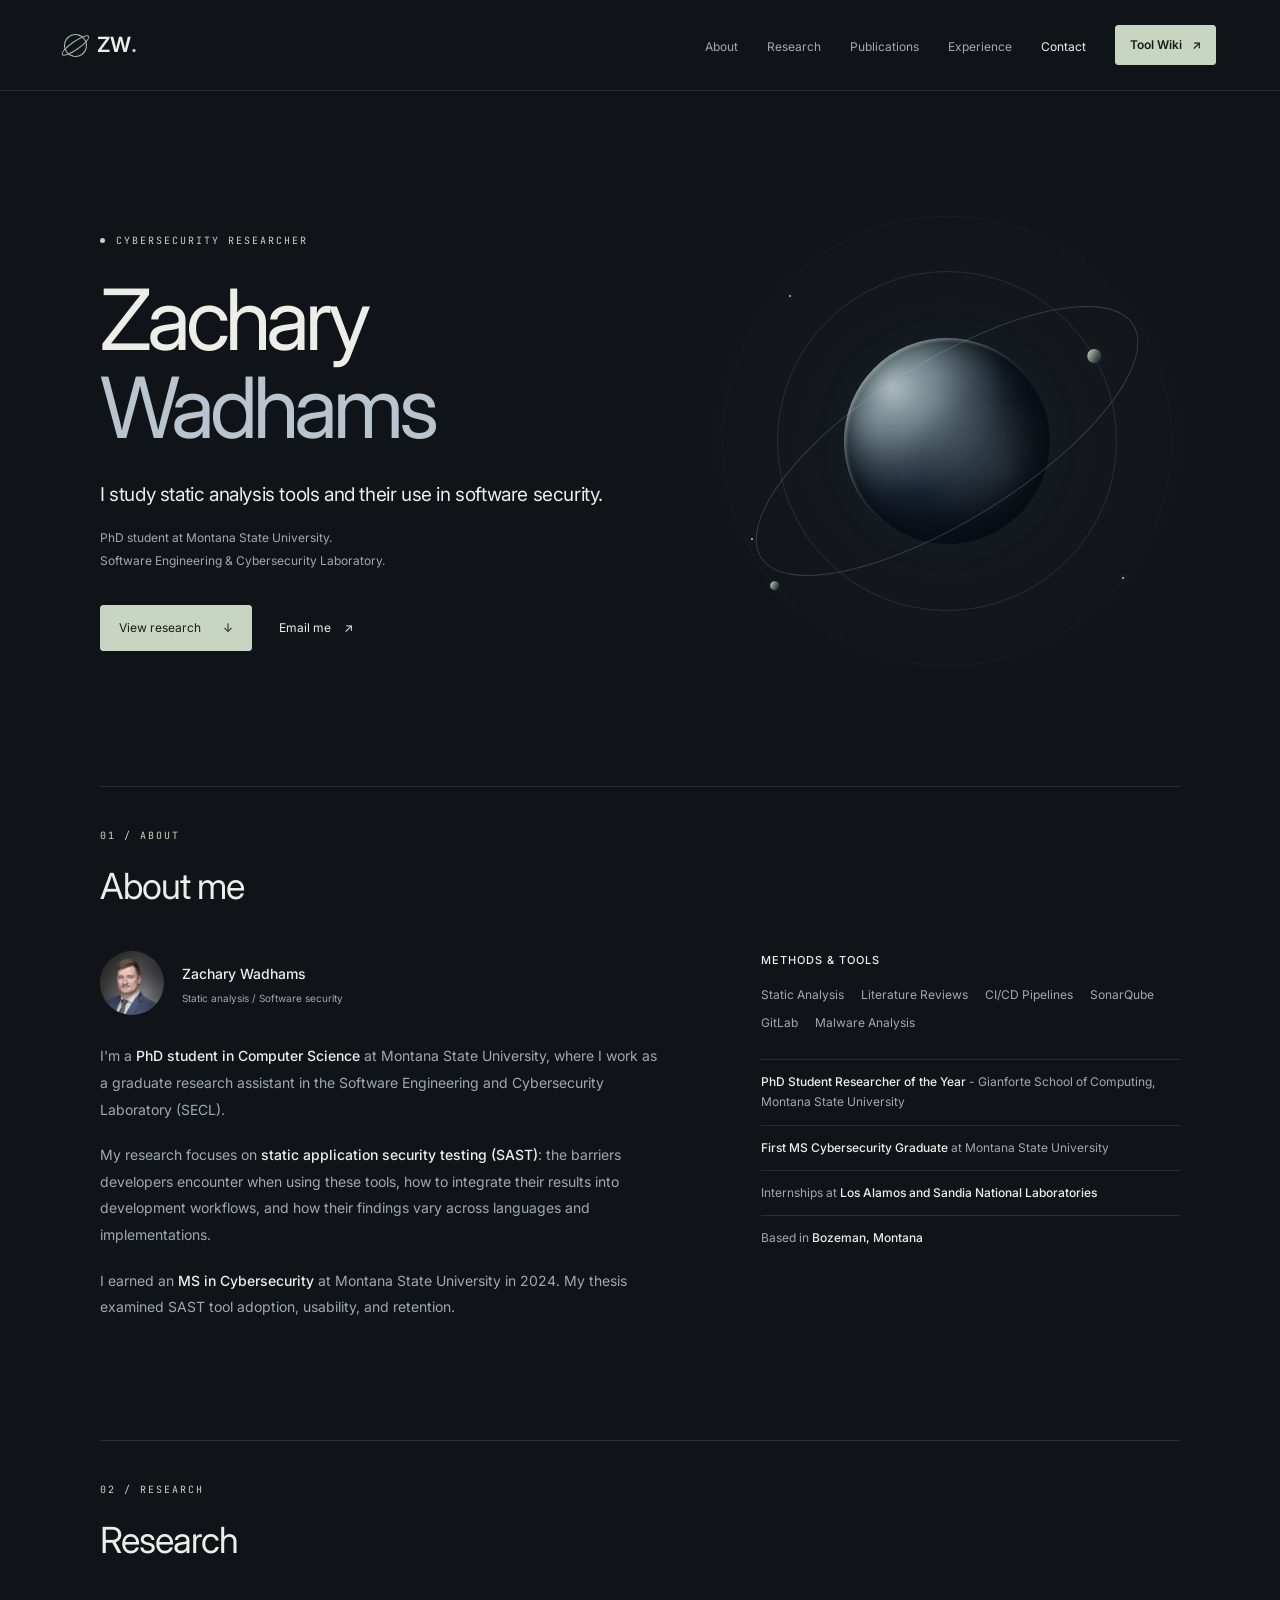
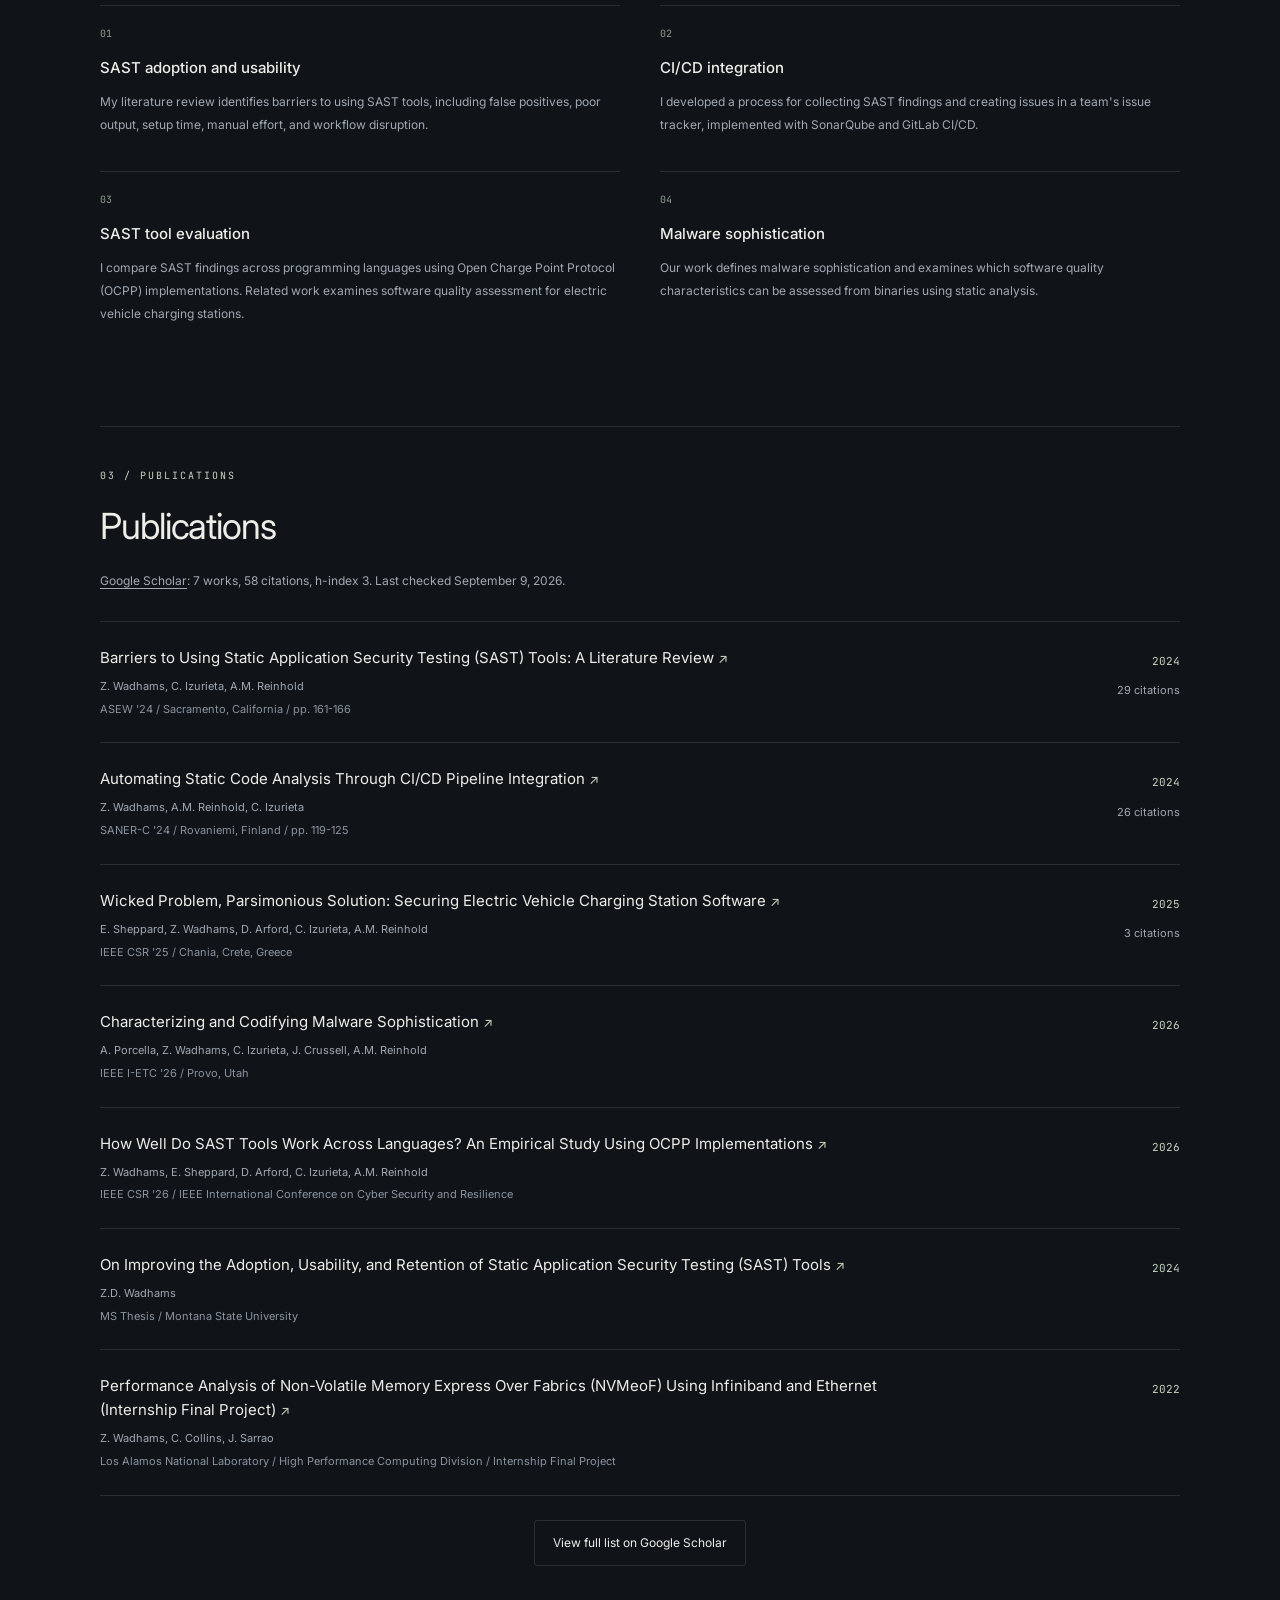
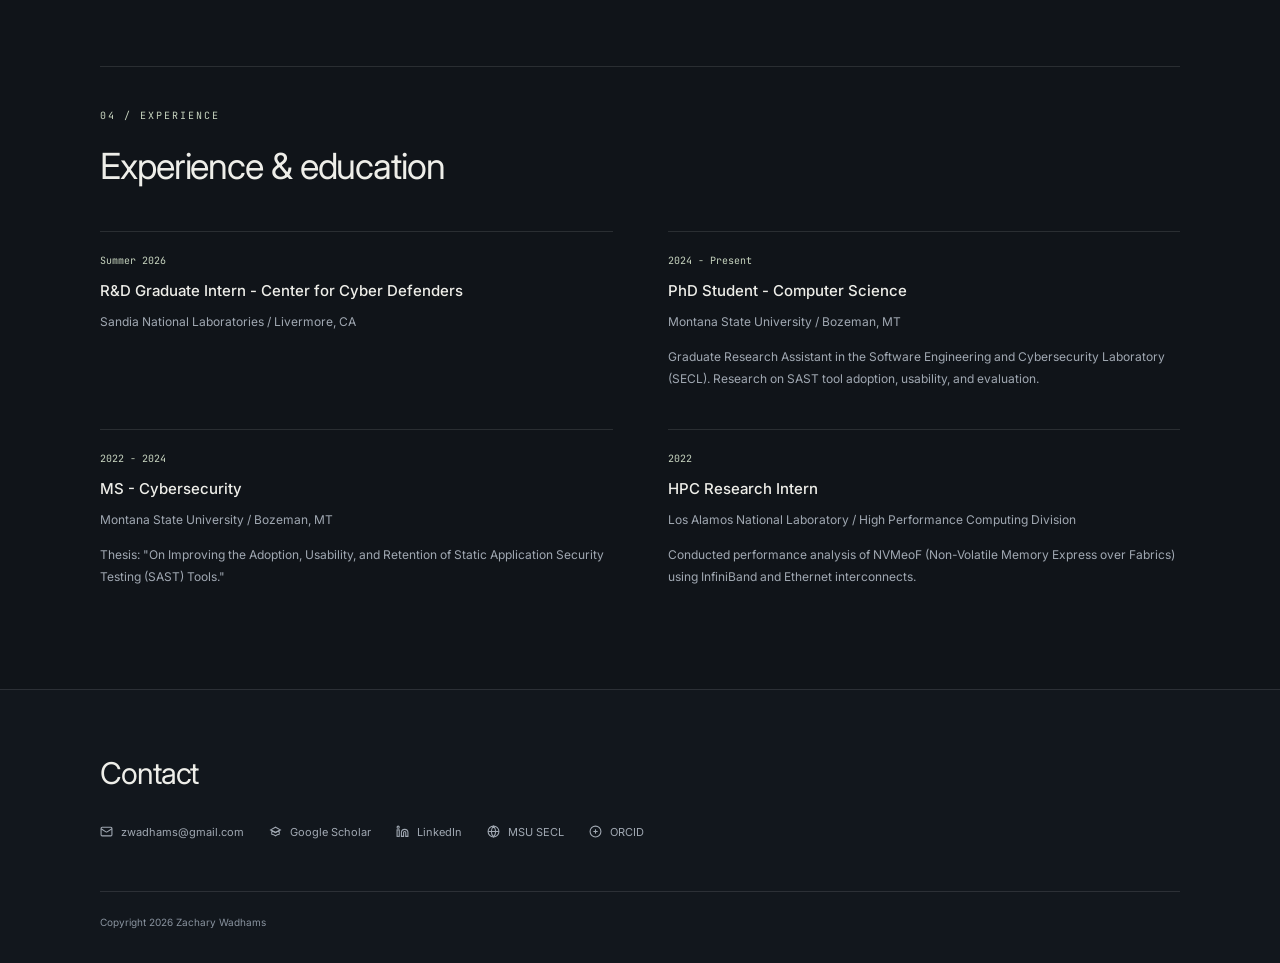
==== commit 141ed69f: "Add prominent Tool Wiki navigation link" ====
--- a/index.html
+++ b/index.html
@@ -23,6 +23,7 @@
     <li><a href="#publications">Publications</a></li>
     <li><a href="#experience">Experience</a></li>
     <li><a href="mailto:zwadhams@gmail.com">Contact</a></li>
+    <li><a class="nav-wiki" href="https://zwadhams.github.io/ToolWiki/">Tool Wiki <span aria-hidden="true">&nearr;</span></a></li>
   </ul>
 </nav>
 
--- a/styles.css
+++ b/styles.css
@@ -62,6 +62,7 @@
 }
 .logo {
   display:flex;
+  flex-shrink:0;
   align-items:center;
   font-size:21px;
   font-weight:600;
@@ -90,6 +91,9 @@
 }
 nav ul {
   display:flex;
+  align-items:center;
+  justify-content:flex-end;
+  flex-wrap:wrap;
   gap:29px;
   list-style:none;
   margin:0;
@@ -100,8 +104,25 @@
   color:var(--muted);
   padding:9px 0
 }
-nav li:last-child a {
+nav li a[href^="mailto:"] {
   color:var(--text)
+}
+nav .nav-wiki {
+  display:inline-flex;
+  align-items:center;
+  gap:10px;
+  padding:9px 14px;
+  border:1px solid var(--accent);
+  border-radius:3px;
+  background:var(--accent);
+  color:#171d18;
+  font-weight:600;
+  white-space:nowrap;
+  transition:background .2s,color .2s
+}
+nav .nav-wiki:hover {
+  background:#e0e8da;
+  color:#171d18
 }
 
 section,footer {
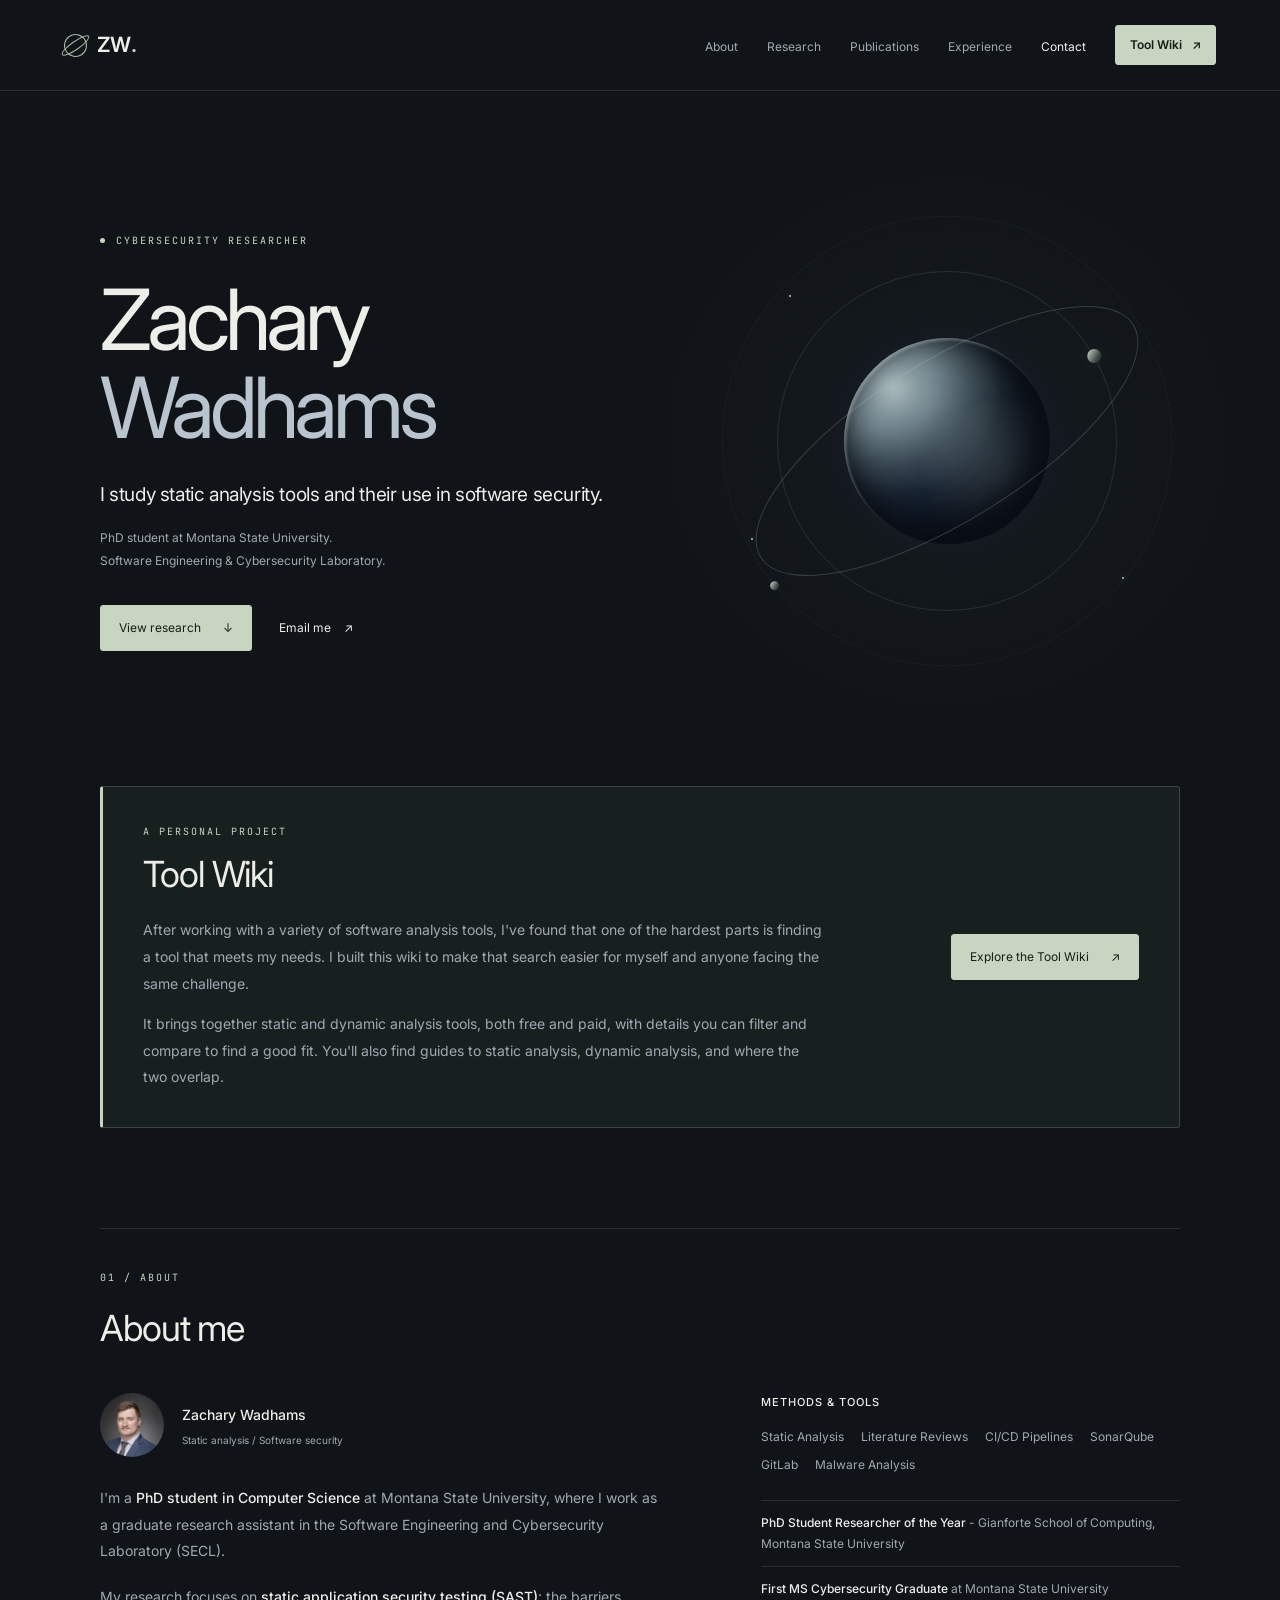
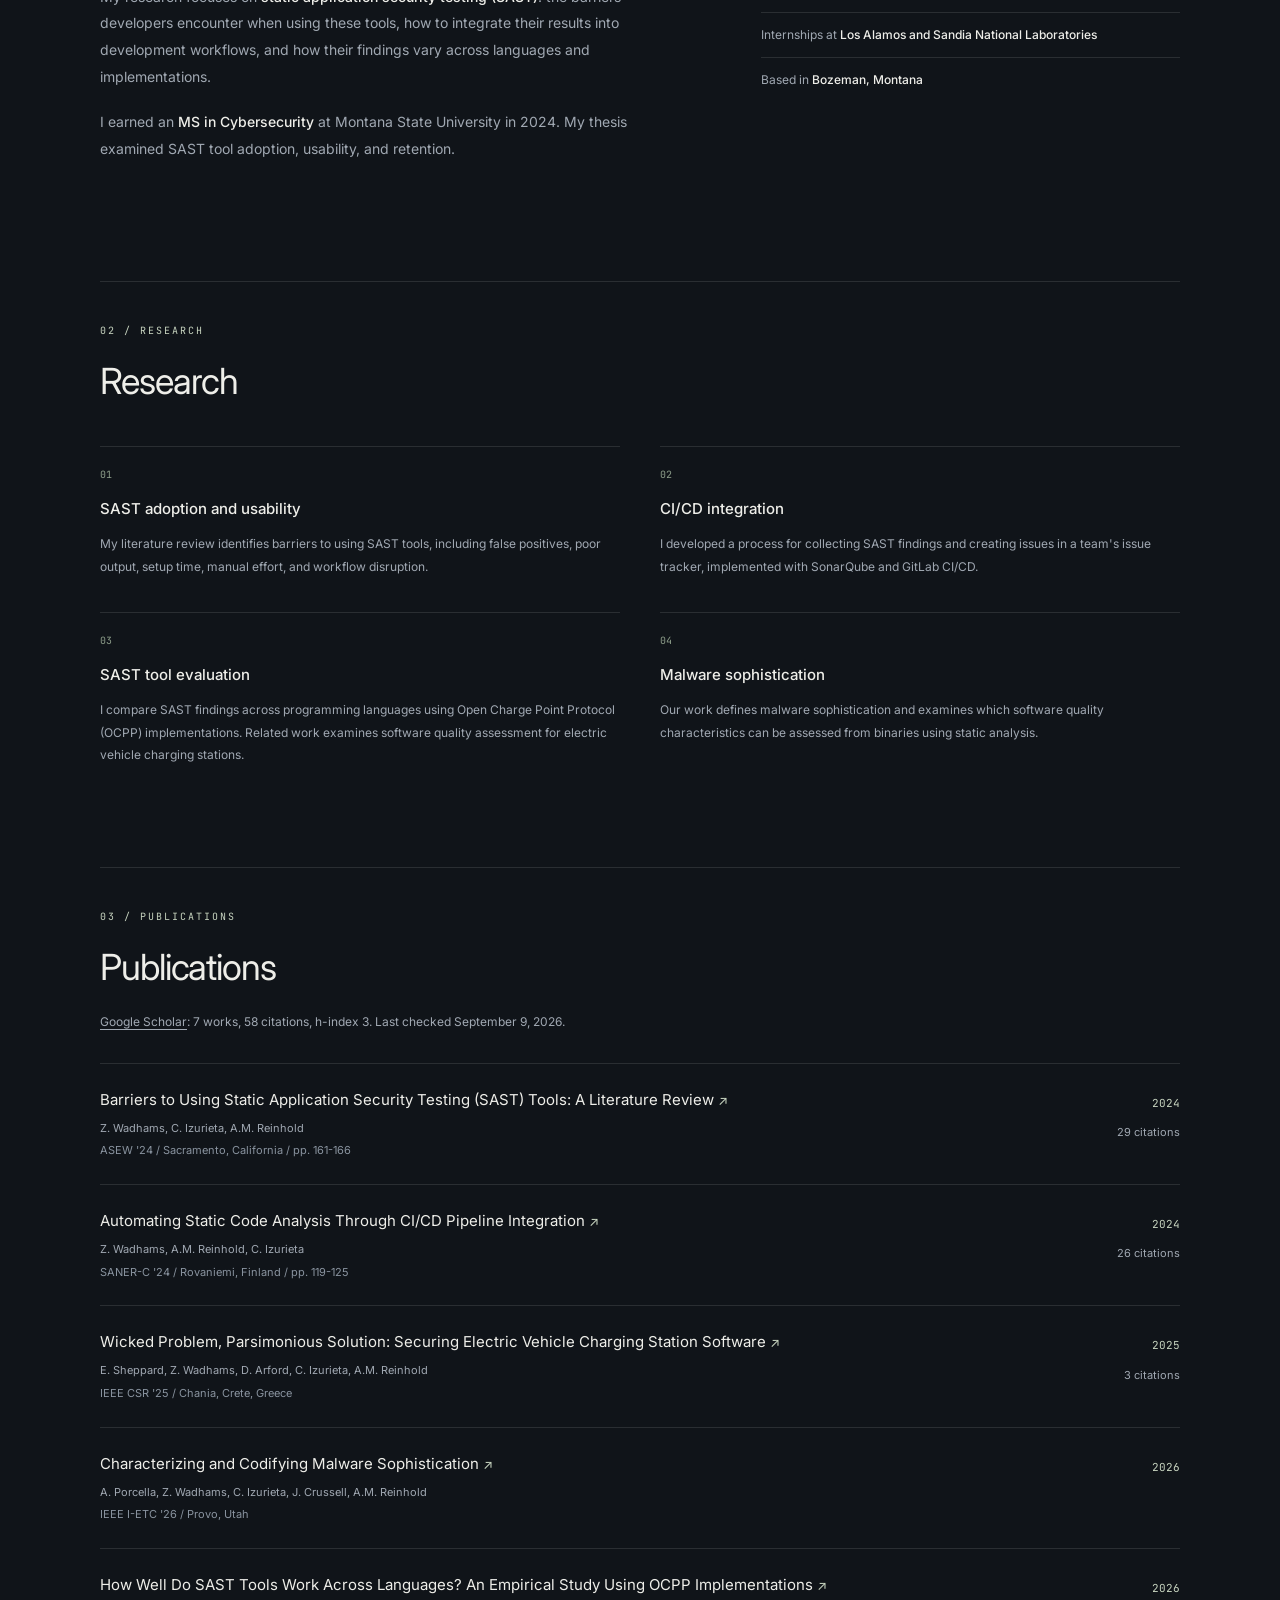
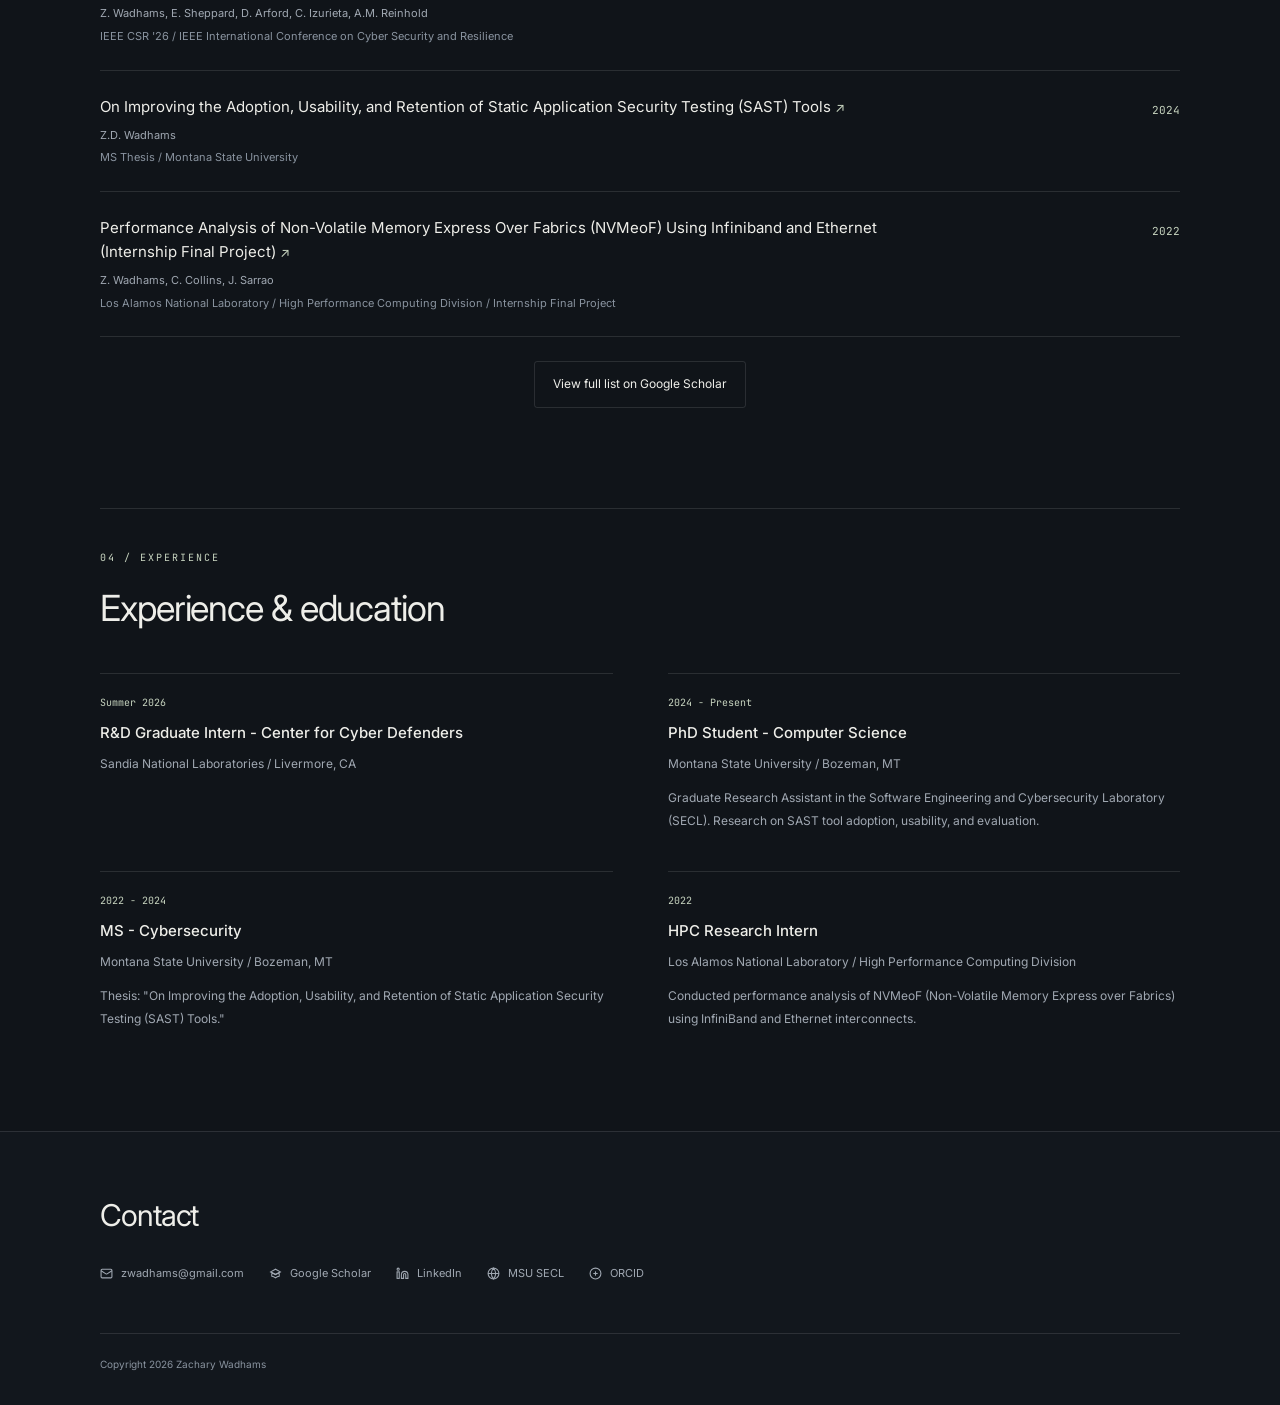
==== commit 23dac4b8: "Add featured Tool Wiki introduction section" ====
--- a/index.html
+++ b/index.html
@@ -44,6 +44,23 @@
 
     </div>
     <div class="orbital-art" aria-hidden="true"><div class="orbit orbit-one"></div><div class="orbit orbit-two"></div><div class="orbit orbit-three"></div><div class="planet"></div><span class="moon"></span><span class="moon moon-two"></span><span class="star star-one"></span><span class="star star-two"></span><span class="star star-three"></span></div>
+  </div>
+</section>
+
+
+<section id="tool-wiki" aria-labelledby="wiki-title">
+  <div class="wiki-feature">
+    <div class="wiki-copy">
+      <div class="section-label">A PERSONAL PROJECT</div>
+      <h2 id="wiki-title">Tool Wiki</h2>
+      <p>After working with a variety of software analysis tools, I've found that one of the
+        hardest parts is finding a tool that meets my needs. I built this wiki to make that
+        search easier for myself and anyone facing the same challenge.</p>
+      <p>It brings together static and dynamic analysis tools, both free and paid, with
+        details you can filter and compare to find a good fit. You'll also find guides to
+        static analysis, dynamic analysis, and where the two overlap.</p>
+    </div>
+    <a class="btn btn-primary wiki-cta" href="https://zwadhams.github.io/ToolWiki/">Explore the Tool Wiki <span aria-hidden="true">&nearr;</span></a>
   </div>
 </section>
 
--- a/styles.css
+++ b/styles.css
@@ -361,6 +361,41 @@
 .section-label {
   margin-bottom:20px
 }
+.wiki-feature {
+  max-width:1080px;
+  margin:auto;
+  padding:36px 40px;
+  display:flex;
+  align-items:center;
+  gap:40px;
+  background:#18201f;
+  border:1px solid #c8d5c033;
+  border-left:3px solid var(--accent);
+  border-radius:3px
+}
+.wiki-copy {
+  flex:1;
+  min-width:0
+}
+.wiki-feature .section-label {
+  margin-bottom:12px
+}
+.wiki-feature h2 {
+  margin:0 0 20px
+}
+.wiki-feature p {
+  max-width:680px;
+  font-size:14px;
+  line-height:1.9;
+  color:var(--muted);
+  margin:0 0 14px
+}
+.wiki-feature p:last-child {
+  margin-bottom:0
+}
+.wiki-cta {
+  flex-shrink:0
+}
 h2 {
   font-size:clamp(27px,3vw,36px);
   font-weight:400;
@@ -576,6 +611,11 @@
 }
 
 @media(max-width:900px) {
+  .wiki-feature {
+  flex-direction:column;
+  align-items:flex-start;
+  gap:24px
+}
   nav {
   padding:22px 32px
 }
@@ -609,6 +649,9 @@
 }
 
 @media(max-width:600px) {
+  .wiki-feature {
+  padding:26px 24px
+}
   html {
   scroll-padding-top:25px
 }
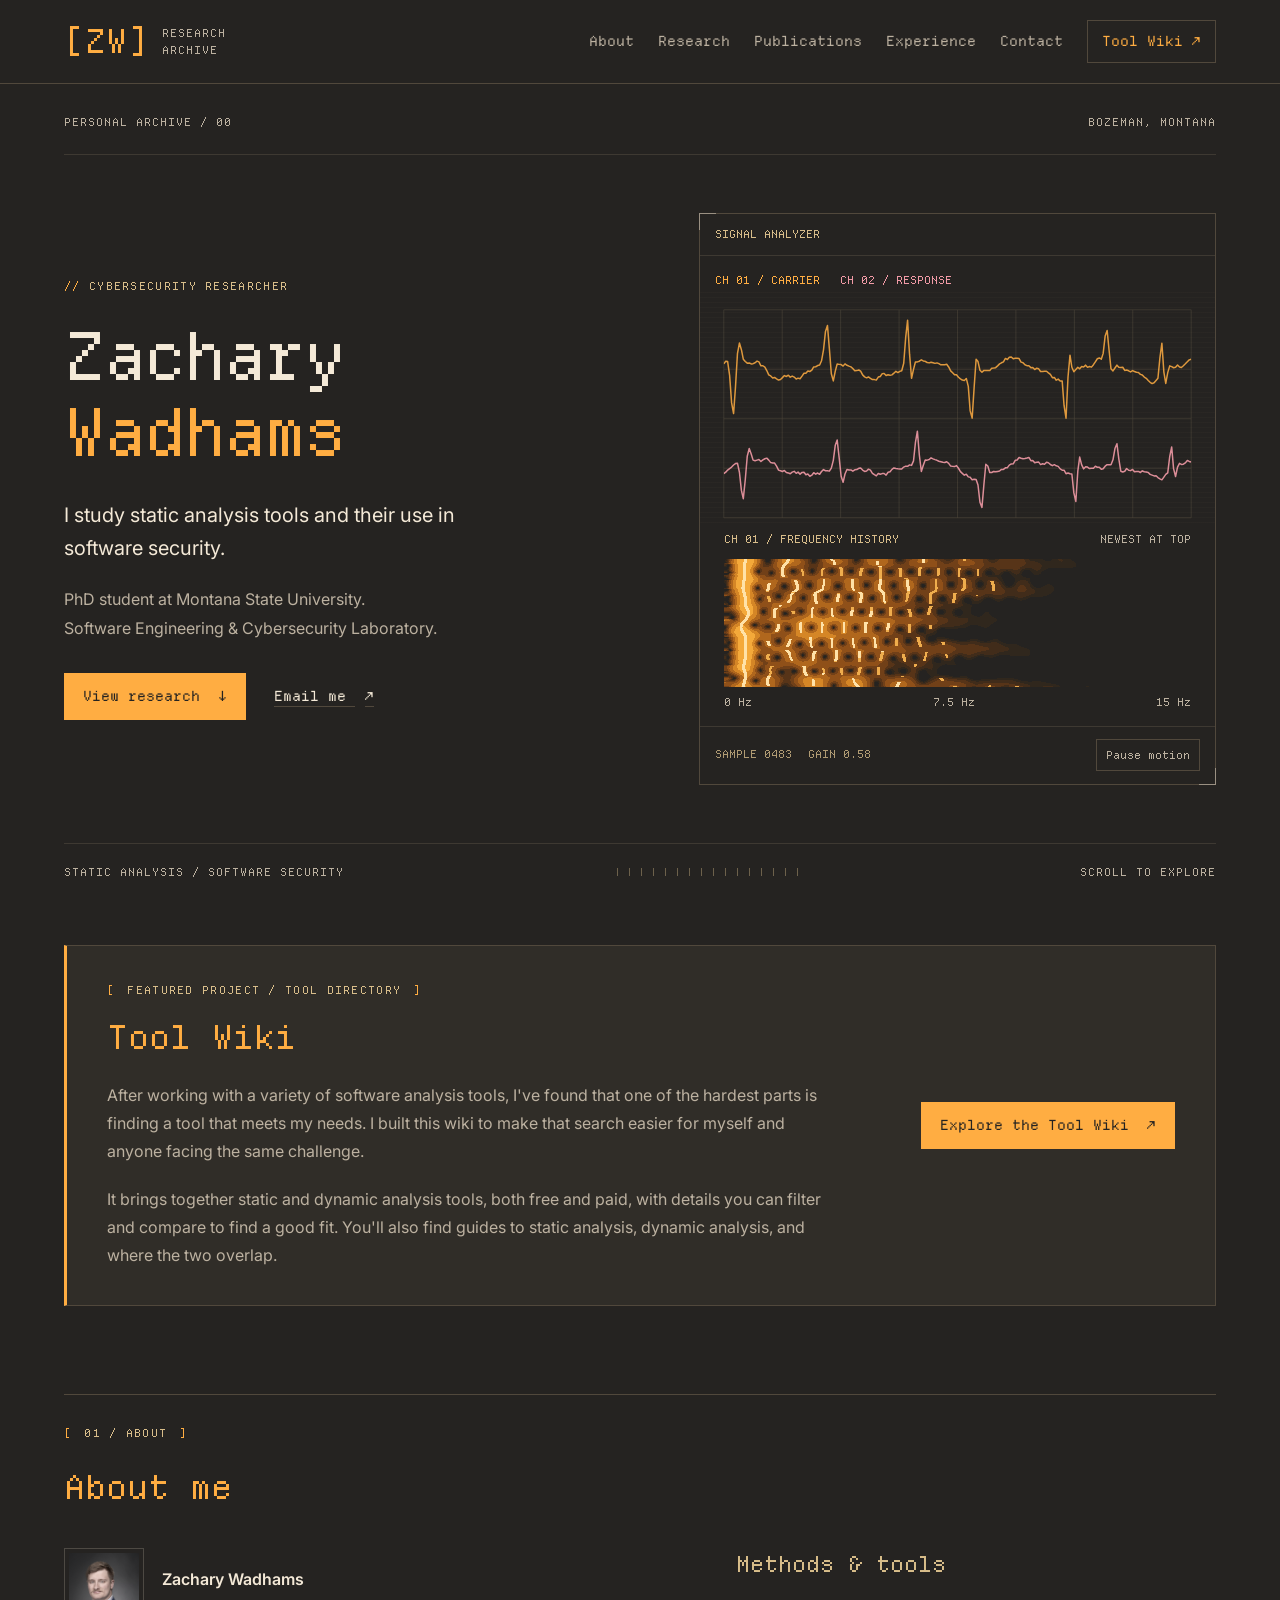
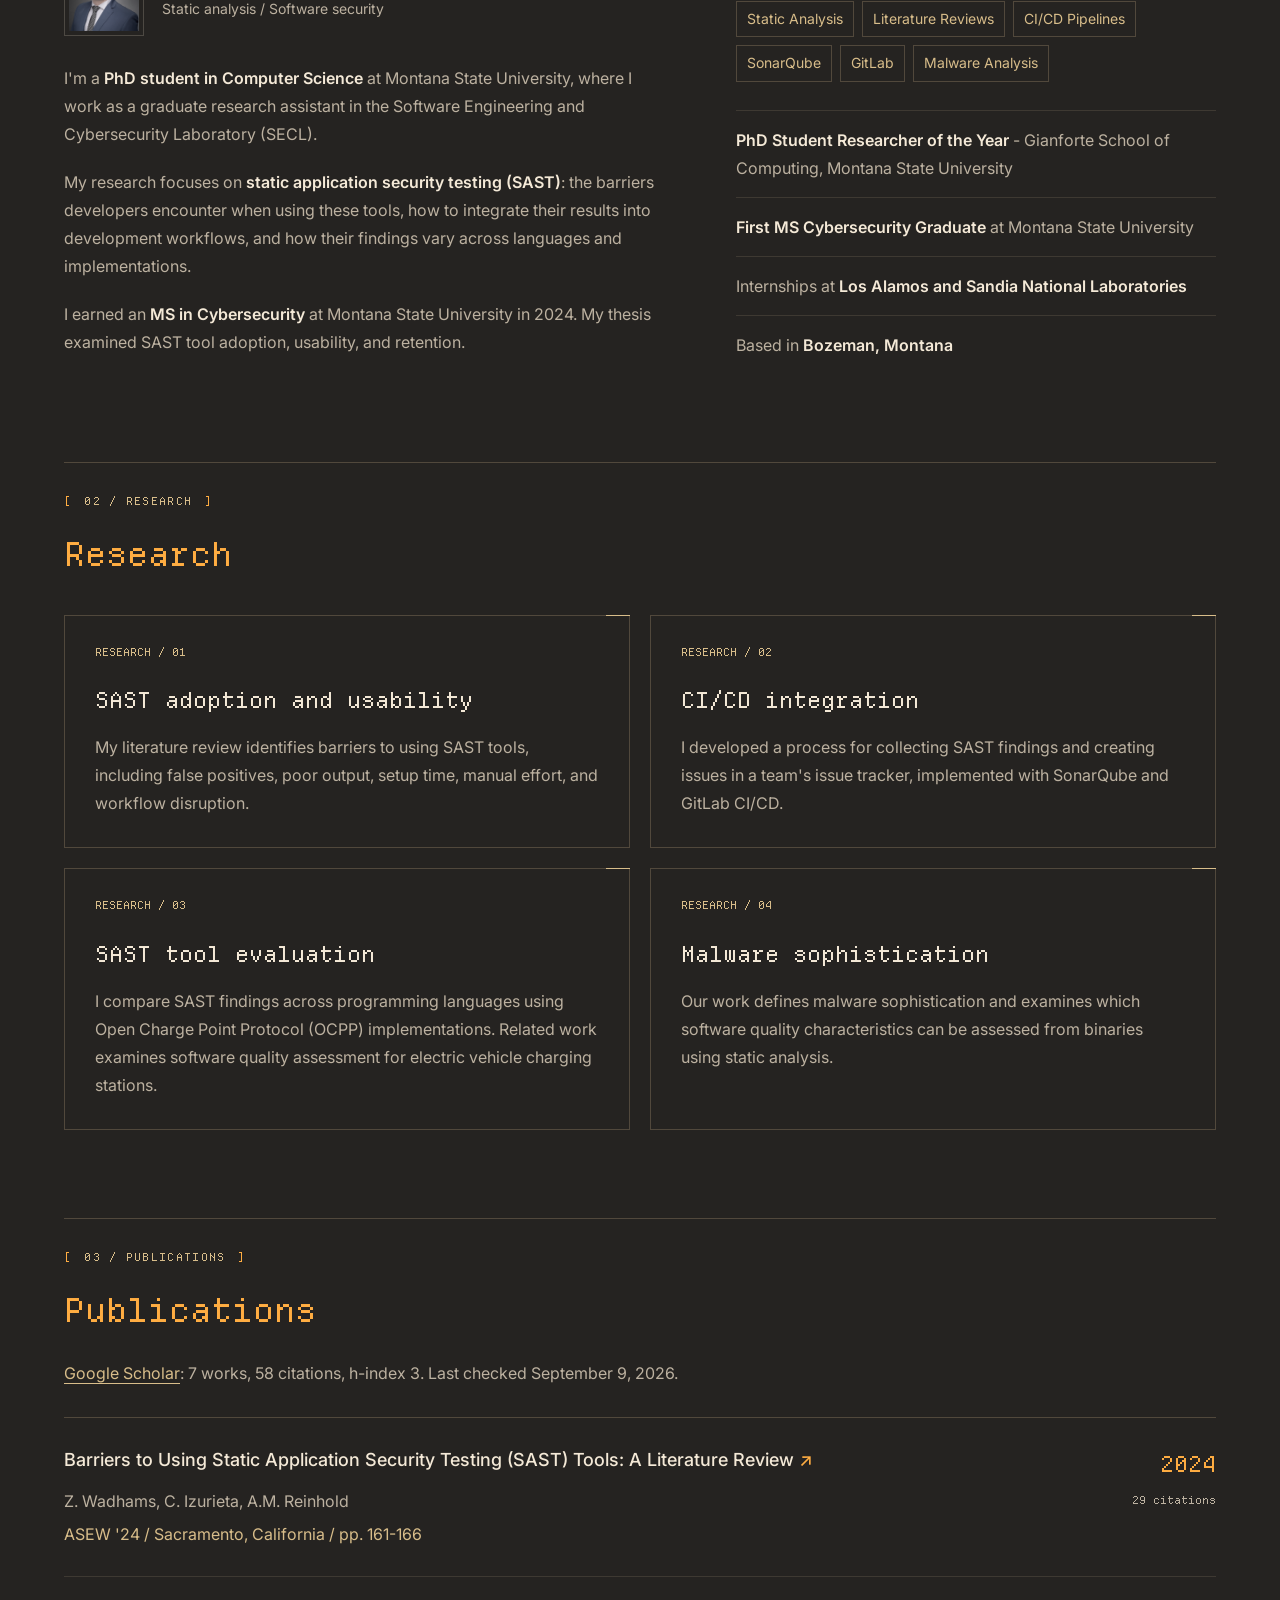
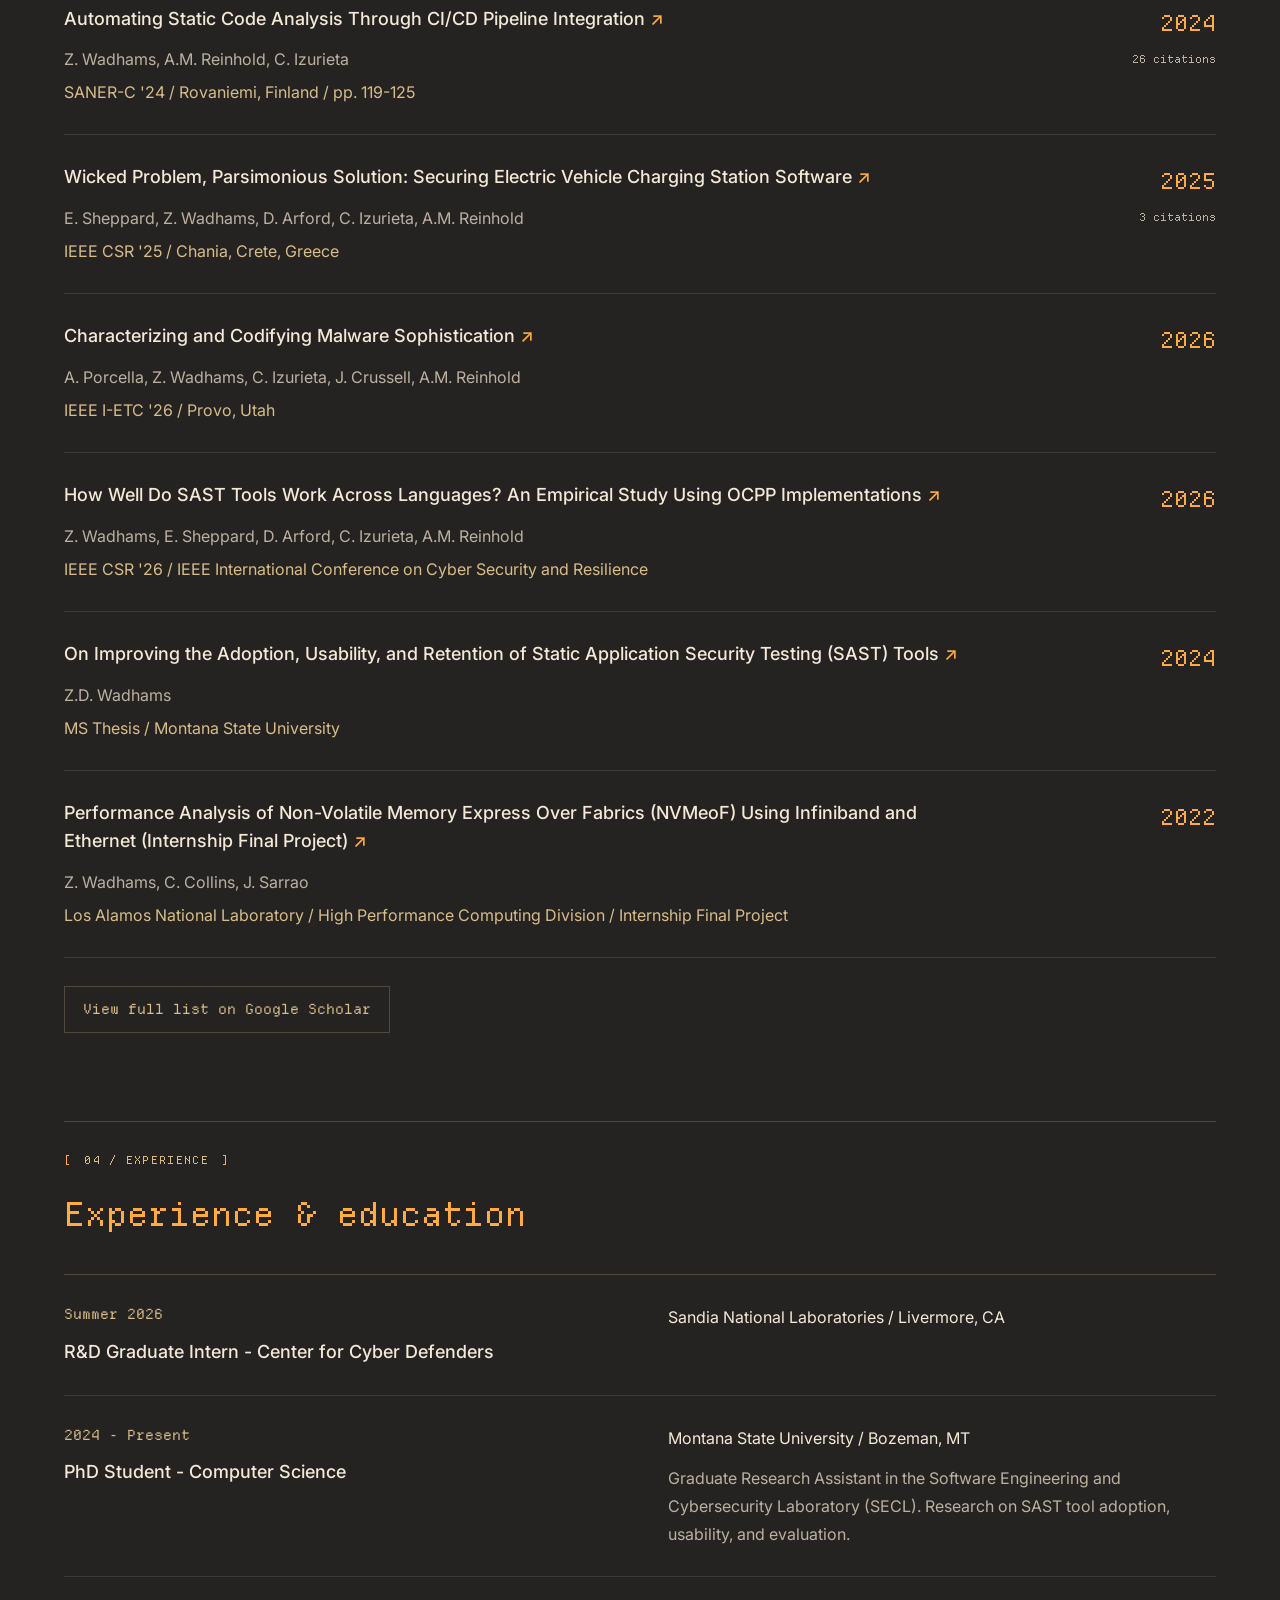
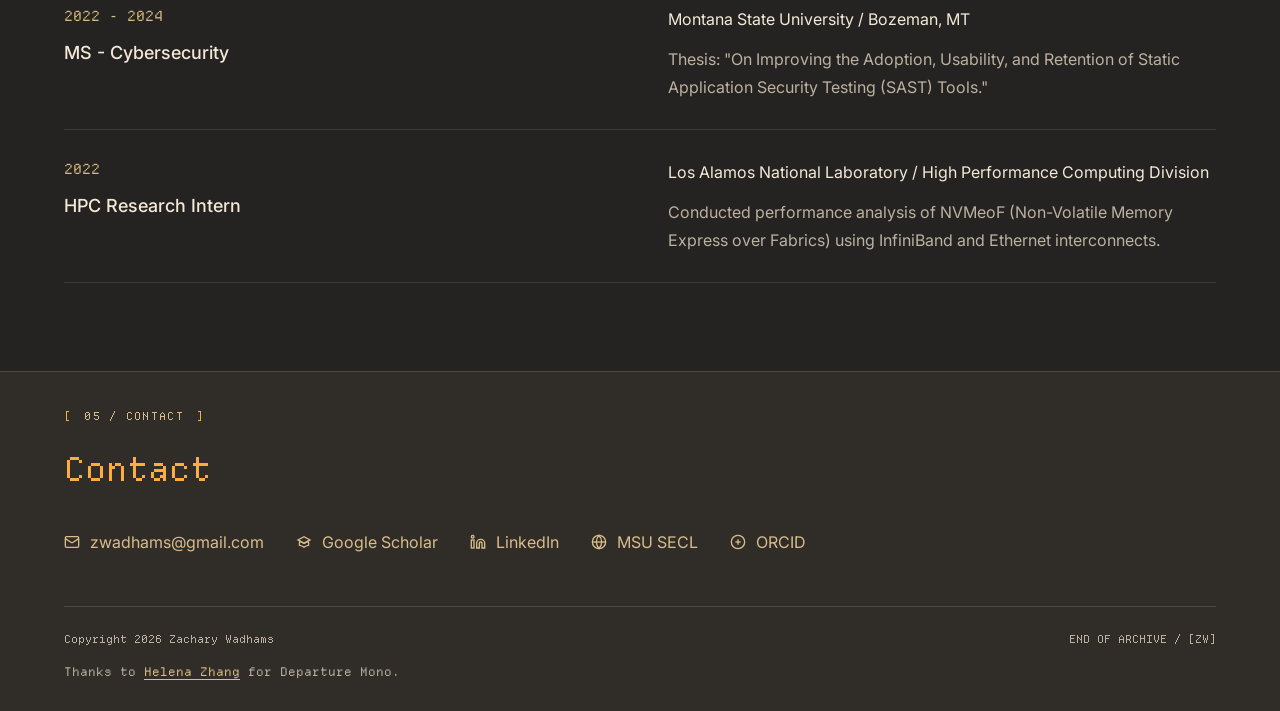
==== commit f76680a2: "Redesign portfolio with warm signal analyzer theme Add Departure Mono typography and creator credit," ====
--- a/index.html
+++ b/index.html
@@ -4,38 +4,43 @@
   <meta charset="UTF-8" />
   <meta name="viewport" content="width=device-width, initial-scale=1.0" />
   <meta name="description" content="Zachary Wadhams, PhD student at Montana State University. Research in static application security testing, tool adoption and usability, and malware analysis." />
-  <meta name="theme-color" content="#101419" />
+  <meta name="theme-color" content="#252321" />
   <title>Zachary Wadhams | Cybersecurity Researcher</title>
   <link rel="preconnect" href="https://fonts.googleapis.com" />
   <link rel="preconnect" href="https://fonts.gstatic.com" crossorigin />
-  <link href="https://fonts.googleapis.com/css2?family=Inter:wght@300;400;500;600;700;800&family=JetBrains+Mono:wght@400;500&display=swap" rel="stylesheet" />
+  <link href="https://fonts.googleapis.com/css2?family=Inter:wght@400;500;600&display=swap" rel="stylesheet" />
+  <link rel="preload" href="assets/fonts/DepartureMono-Regular.woff2" as="font" type="font/woff2" crossorigin />
   <link rel="stylesheet" href="styles.css" />
+  <script src="site.js" defer></script>
 </head>
 <body>
 <a class="skip-link" href="#main">Skip to content</a>
 
 
-<nav aria-label="Main navigation">
-  <a class="logo" href="#hero" aria-label="Zachary Wadhams, home"><span class="logo-orbit" aria-hidden="true"></span> ZW<span class="logo-dot">.</span></a>
+<nav class="site-nav" aria-label="Main navigation">
+  <div class="nav-inner">
+  <a class="logo" href="#hero" aria-label="Zachary Wadhams, home"><span class="logo-mark" aria-hidden="true">[ZW]</span><span class="logo-caption">RESEARCH<br> ARCHIVE</span></a>
   <ul>
     <li><a href="#about">About</a></li>
     <li><a href="#research">Research</a></li>
     <li><a href="#publications">Publications</a></li>
     <li><a href="#experience">Experience</a></li>
-    <li><a href="mailto:zwadhams@gmail.com">Contact</a></li>
+    <li><a href="#contact">Contact</a></li>
     <li><a class="nav-wiki" href="https://zwadhams.github.io/ToolWiki/">Tool Wiki <span aria-hidden="true">&nearr;</span></a></li>
   </ul>
+  </div>
 </nav>
 
 
 <main id="main">
 <section id="hero" aria-labelledby="intro-title">
+  <div class="hero-register"><span>PERSONAL ARCHIVE / 00</span><span>BOZEMAN, MONTANA</span></div>
   <div class="hero-inner">
     <div class="hero-content">
       <div class="hero-tag">CYBERSECURITY RESEARCHER</div>
       <h1 id="intro-title">
         Zachary<br />
-        <span class="gradient">Wadhams</span>
+        <span class="name-accent">Wadhams</span>
       </h1>
       <p class="hero-sub">I study static analysis tools and their use in software security.</p>
       <p class="hero-affiliation">PhD student at Montana State University.<br />Software Engineering &amp; Cybersecurity Laboratory.</p>
@@ -43,15 +48,44 @@
 
 
     </div>
-    <div class="orbital-art" aria-hidden="true"><div class="orbit orbit-one"></div><div class="orbit orbit-two"></div><div class="orbit orbit-three"></div><div class="planet"></div><span class="moon"></span><span class="moon moon-two"></span><span class="star star-one"></span><span class="star star-two"></span><span class="star star-three"></span></div>
-  </div>
+    <figure class="signal-display" aria-label="Decorative signal analyzer with generated waveforms">
+      <div class="display-header" aria-hidden="true"><span>SIGNAL ANALYZER</span></div>
+      <div class="display-channels" aria-hidden="true"><span>CH 01 / CARRIER</span><span>CH 02 / RESPONSE</span></div>
+      <div class="display-screen" aria-hidden="true">
+        <svg class="signal-graphic" viewBox="0 0 520 240" fill="none" focusable="false">
+          <defs><clipPath id="screen-clip"><rect x="24" y="20" width="472" height="210" /></clipPath></defs>
+          <path class="signal-grid" d="M24 20H496V230H24ZM83 20V230M142 20V230M201 20V230M260 20V230M319 20V230M378 20V230M437 20V230M24 80H496M24 130H496M24 180H496" />
+          <g clip-path="url(#screen-clip)">
+            <path class="signal-trace signal-carrier" d="M24 84L34 80L44 73L54 68L64 73L74 85L84 89L91 78L96 42L100 94L106 84L116 77L126 70L136 74L146 82L156 89L166 87L176 76L186 69L196 77L202 82L207 57L212 95L218 86L228 75L238 69L248 75L258 84L268 88L278 78L288 70L298 75L308 84L318 88L328 79L336 73L341 35L346 101L351 85L361 74L371 70L381 77L391 85L401 88L411 77L421 72L431 79L439 86L445 56L450 97L456 85L466 76L476 71L486 78L496 84" />
+            <path class="signal-trace signal-response" d="M24 180L36 185L48 180L60 174L72 177L84 184L96 188L108 172L114 155L119 191L126 181L138 175L150 179L162 186L174 184L186 176L198 174L210 182L222 185L231 166L237 190L246 181L258 175L270 180L282 186L294 183L306 176L318 179L330 185L342 182L351 171L358 152L364 192L372 184L384 177L396 180L408 185L420 182L432 174L444 180L457 184L466 166L473 190L480 183L488 176L496 180" />
+          </g>
+        </svg>
+      </div>
+      <div class="waterfall" aria-hidden="true">
+        <div class="waterfall-label"><span>CH 01 / FREQUENCY HISTORY</span><span>NEWEST AT TOP</span></div>
+        <canvas class="waterfall-canvas" width="512" height="256" hidden></canvas>
+        <svg class="waterfall-static" viewBox="0 0 512 100" preserveAspectRatio="none" focusable="false">
+          <rect width="512" height="100" fill="#252321"/>
+          <path d="M22 0L27 12L20 25L24 40L19 55L26 70L21 85L24 100M63 0L57 16L66 30L59 48L68 62L60 78L64 100M104 0L112 18L101 34M100 53L109 68L103 86L110 100M162 8L153 24L165 40M157 61L169 79L160 100M218 0L229 17L221 36M220 68L231 84L223 100" fill="none" stroke="#573418" stroke-width="22"/>
+          <path d="M22 0L27 12L20 25L24 40L19 55L26 70L21 85L24 100M63 0L57 16L66 30L59 48L68 62L60 78L64 100M104 0L112 18L101 34M100 53L109 68L103 86L110 100M162 8L153 24L165 40M157 61L169 79L160 100M218 0L229 17L221 36M220 68L231 84L223 100" fill="none" stroke="#b0671d" stroke-width="9"/>
+          <path d="M22 0L27 12L20 25L24 40L19 55L26 70L21 85L24 100M63 0L57 16L66 30L59 48L68 62L60 78L64 100M104 0L112 18L101 34M100 53L109 68L103 86L110 100M162 8L153 24L165 40M157 61L169 79L160 100M218 0L229 17L221 36M220 68L231 84L223 100" fill="none" stroke="#ffe2a8" stroke-width="1.5" vector-effect="non-scaling-stroke"/>
+        </svg>
+        <div class="waterfall-scale"><span>0 Hz</span><span>7.5 Hz</span><span>15 Hz</span></div>
+      </div>
+      <figcaption class="display-footer">
+        <div class="readouts" aria-hidden="true"><span>SAMPLE <span data-sample>0483</span></span><span>GAIN <span data-gain>0.58</span></span></div>
+        <button class="motion-toggle" type="button" aria-pressed="false" hidden>Pause motion</button>
+      </figcaption>
+    </figure>
+  </div>
+  <div class="hero-baseline" aria-hidden="true"><span>STATIC ANALYSIS / SOFTWARE SECURITY</span><span class="baseline-ticks"></span><span>SCROLL TO EXPLORE</span></div>
 </section>
 
 
 <section id="tool-wiki" aria-labelledby="wiki-title">
   <div class="wiki-feature">
     <div class="wiki-copy">
-      <div class="section-label">A PERSONAL PROJECT</div>
+      <div class="section-label">FEATURED PROJECT / TOOL DIRECTORY</div>
       <h2 id="wiki-title">Tool Wiki</h2>
       <p>After working with a variety of software analysis tools, I've found that one of the
         hardest parts is finding a tool that meets my needs. I built this wiki to make that
@@ -247,7 +281,7 @@
       </div>
     </div>
     <!-- publications:end -->
-    <div style="margin-top:1.5rem; text-align:center;">
+    <div class="publication-more">
       <a class="btn btn-ghost" href="https://scholar.google.com/citations?user=fcOP0tgAAAAJ&hl=en" target="_blank" rel="noopener noreferrer">
         View full list on Google Scholar
       </a>
@@ -315,6 +349,7 @@
 </main>
 <footer id="contact">
   <div class="footer-inner">
+    <div class="section-label">05 / CONTACT</div>
     <h2>Contact</h2>
     <div class="footer-links">
       <a href="mailto:zwadhams@gmail.com">
@@ -338,7 +373,8 @@
         ORCID
       </a>
     </div>
-    <div class="footer-copy">Copyright 2026 Zachary Wadhams</div>
+    <div class="footer-copy"><span>Copyright 2026 Zachary Wadhams</span><span class="footer-signoff">END OF ARCHIVE / [ZW]</span></div>
+    <p class="footer-credit">Thanks to <a href="https://helenazhang.com/" target="_blank" rel="noopener">Helena Zhang</a> for Departure Mono.</p>
   </div>
 </footer>
 
--- a/styles.css
+++ b/styles.css
@@ -1,806 +1,257 @@
+@font-face {
+  font-family: 'Departure Mono';
+  src: url('assets/fonts/DepartureMono-Regular.woff2') format('woff2');
+  font-style: normal;
+  font-weight: 400;
+  font-display: swap;
+}
+
 :root {
-  color-scheme:dark;
-  --bg:#101419;
-  --text:#eeeee9;
-  --muted:#a0a8b2;
-  --accent:#c8d5c0;
-  --border:#ffffff1c;
-  font-family:Inter,Arial,sans-serif;
-  color:var(--text);
-  background:var(--bg);
-  font-synthesis:none
-}
-
-* {
-  box-sizing:border-box
-}
-html {
-  scroll-behavior:smooth;
-  scroll-padding-top:110px
-}
-body {
-  margin:0;
-  line-height:1.7
-}
-a {
-  color:inherit;
-  text-decoration:none
-}
-a:hover {
-  color:var(--accent)
-}
-a:focus-visible {
-  outline:2px solid var(--accent);
-  outline-offset:6px
-}
-::selection {
-  background:#c8d5c0;
-  color:#101419
-}
-.skip-link {
-  position:fixed;
-  top:-100px;
-  left:20px;
-  padding:12px;
-  background:var(--text);
-  color:var(--bg);
-  z-index:200
-}
-.skip-link:focus {
-  top:12px
-}
-
-nav {
-  max-width:1280px;
-  margin:auto;
-  padding:25px 64px;
-  display:flex;
-  align-items:center;
-  justify-content:space-between;
-  gap:24px;
-  border-bottom:1px solid var(--border)
-}
-.logo {
-  display:flex;
-  flex-shrink:0;
-  align-items:center;
-  font-size:21px;
-  font-weight:600;
-  letter-spacing:-1px;
-  gap:10px
-}
-.logo-dot {
-  color:var(--accent);
-  margin-left:-9px
-}
-.logo-orbit {
-  display:block;
-  width:23px;
-  height:23px;
-  border:1px solid #aab7a5;
-  border-radius:50%;
-  position:relative;
-  transform:rotate(-35deg)
-}
-.logo-orbit:after {
-  content:'';
-  position:absolute;
-  inset:6px -6px;
-  border:1px solid #aab7a5;
-  border-radius:50%
-}
-nav ul {
-  display:flex;
-  align-items:center;
-  justify-content:flex-end;
-  flex-wrap:wrap;
-  gap:29px;
-  list-style:none;
-  margin:0;
-  padding:0
-}
-nav li a {
-  font-size:12px;
-  color:var(--muted);
-  padding:9px 0
-}
-nav li a[href^="mailto:"] {
-  color:var(--text)
-}
-nav .nav-wiki {
-  display:inline-flex;
-  align-items:center;
-  gap:10px;
-  padding:9px 14px;
-  border:1px solid var(--accent);
-  border-radius:3px;
-  background:var(--accent);
-  color:#171d18;
-  font-weight:600;
-  white-space:nowrap;
-  transition:background .2s,color .2s
-}
-nav .nav-wiki:hover {
-  background:#e0e8da;
-  color:#171d18
-}
-
-section,footer {
-  padding:100px 64px
-}
-.section-inner,.footer-inner,.hero-inner {
-  max-width:1080px;
-  margin:auto
-}
-#hero {
-  position:relative;
-  padding-top:115px;
-  padding-bottom:110px;
-  overflow:hidden
-}
-.hero-inner {
-  display:grid;
-  grid-template-columns:1.25fr 1fr;
-  gap:32px;
-  align-items:center;
-  min-height:470px
-}
-.hero-content {
-  position:relative;
-  z-index:1
-}
-.hero-tag,.section-label {
-  font-family:'JetBrains Mono',monospace;
-  font-size:10px;
-  letter-spacing:2px;
-  color:var(--accent)
-}
-.hero-tag {
-  display:flex;
-  align-items:center;
-  gap:11px;
-  margin-bottom:26px
-}
-.hero-tag:before {
-  content:'';
-  width:5px;
-  height:5px;
-  background:var(--accent);
-  border-radius:50%
-}
-h1 {
-  font-size:clamp(54px,6.6vw,88px);
-  font-weight:400;
-  line-height:1.05;
-  letter-spacing:-5px;
-  margin:0 0 28px
-}
-h1 .gradient {
-  color:#bac4cf
-}
-.hero-sub {
-  font-size:19px;
-  line-height:1.6;
-  letter-spacing:-.4px;
-  margin:0 0 17px
-}
-.hero-affiliation {
-  font-size:12px;
-  color:var(--muted);
-  line-height:1.9;
-  margin-bottom:32px
-}
-.hero-links {
-  display:flex;
-  gap:27px;
-  align-items:center;
-  flex-wrap:wrap
-}
-.btn {
-  display:inline-flex;
-  align-items:center;
-  gap:22px;
-  font-size:12px;
-  padding:12px 18px;
-  border:1px solid var(--border);
-  border-radius:3px;
-  transition:background .2s,color .2s
-}
-.btn-primary {
-  background:var(--accent);
-  color:#171d18;
-  border-color:var(--accent)
-}
-.btn-primary:hover {
-  background:#e0e8da;
-  color:#171d18
-}
-.text-link {
-  font-size:12px
-}
-.text-link span {
-  margin-left:10px
-}
-.btn-ghost:hover {
-  background:#ffffff08
-}
-.orbital-art {
-  height:430px;
-  position:relative;
-  isolation:isolate
-}
-.orbital-art:before {
-  content:'';
-  position:absolute;
-  inset:-80px;
-  background:radial-gradient(ellipse,#73819212,transparent 65%);
-  z-index:-1
-}
-.planet {
-  position:absolute;
-  width:206px;
-  height:206px;
-  left:50%;
-  top:50%;
-  transform:translate(-50%,-50%);
-  border-radius:50%;
-  background:radial-gradient(circle at 23% 24%,#9babb2 0%,#687d88 12%,#354651 35%,#19242e 57%,#101419 74%);
-  box-shadow:inset 2px 2px 3px #cfdfda44,inset -10px -10px 35px #080c12,0 0 50px #788eab09
-}
-/* An oversized, non-repeating cloud layer rotates under fixed lighting.
-   Its edges stay outside the globe, so there is no tile seam or loop jump. */
-.planet { overflow: hidden; }
-.planet::before {
-  content: '';
-  position: absolute;
-  inset: -45%;
-  border-radius: 50%;
-  background-image:
-    radial-gradient(ellipse at 38% 36%, #c3d2ce66 0%, transparent 30%),
-    radial-gradient(ellipse at 65% 58%, #a7bfc655 0%, transparent 24%),
-    radial-gradient(ellipse at 44% 67%, #111e3977 0%, transparent 28%);
-  background-repeat: no-repeat;
-  animation: globe-spin 100s linear infinite;
-}
-.planet::after {
-  content: '';
-  position: absolute;
-  inset: 0;
-  border-radius: inherit;
-  background: radial-gradient(circle at 23% 24%, transparent 20%, #10141933 45%, #0b1019dd 78%);
-  box-shadow: inset 2px 2px 3px #cfdfda44, inset -10px -10px 35px #080c12;
-}
-@keyframes globe-spin {
-  from { transform: rotate(0deg); }
-  to { transform: rotate(360deg); }
-}
-.orbit {
-  position:absolute;
-  border:1px solid #9daeb427;
-  border-radius:50%;
-  left:50%;
-  top:50%
-}
-.orbit-one {
-  width:340px;
-  height:340px;
-  transform:translate(-50%,-50%)
-}
-.orbit-two {
-  width:450px;
-  height:450px;
-  transform:translate(-50%,-50%);
-  border-style:dashed;
-  border-color:#9daeb416
-}
-.orbit-three {
-  width:440px;
-  height:160px;
-  transform:translate(-50%,-50%) rotate(-32deg);
-  z-index:1;
-  border-color:#b7c7c03b
-}
-.moon {
-  --orbit-radius: 170px;
-  --orbit-phase: -30deg;
-  position:absolute;
-  left:50%;
-  top:50%;
-  width:14px;
-  height:14px;
-  background:linear-gradient(120deg,#ced9cc,#47504c 65%,#141b22);
-  border-radius:50%;
-  box-shadow:0 0 18px #d3e5d018;
-  transform: translate(-50%, -50%) rotate(var(--orbit-phase)) translateX(var(--orbit-radius)) rotate(calc(0deg - var(--orbit-phase)));
-  animation: moon-orbit 110s linear infinite;
-}
-.moon-two {
-  --orbit-radius: 225px;
-  --orbit-phase: 140deg;
-  width: 9px;
-  height: 9px;
-  animation-duration: 170s;
-}
-@keyframes moon-orbit {
-  from {
-    transform: translate(-50%, -50%) rotate(var(--orbit-phase)) translateX(var(--orbit-radius)) rotate(calc(0deg - var(--orbit-phase)));
-  }
-  to {
-    transform: translate(-50%, -50%) rotate(calc(var(--orbit-phase) + 360deg)) translateX(var(--orbit-radius)) rotate(calc(-360deg - var(--orbit-phase)));
-  }
-}
-.star {
-  position:absolute;
-  width:2px;
-  height:2px;
-  background:#b7c4d0;
-  box-shadow:0 0 6px #fff8;
-  border-radius:50%
-}
-.star-one {
-  left:16%;
-  top:16%
-}
-.star-two {
-  right:12%;
-  bottom:18%
-}
-.star-three {
-  left:8%;
-  bottom:27%
-}
-
-.section-inner {
-  border-top:1px solid var(--border);
-  padding-top:40px
-}
-section:not(#hero) {
-  padding-top:0;
-  padding-bottom:100px
-}
-.section-label {
-  margin-bottom:20px
-}
-.wiki-feature {
-  max-width:1080px;
-  margin:auto;
-  padding:36px 40px;
-  display:flex;
-  align-items:center;
-  gap:40px;
-  background:#18201f;
-  border:1px solid #c8d5c033;
-  border-left:3px solid var(--accent);
-  border-radius:3px
-}
-.wiki-copy {
-  flex:1;
-  min-width:0
-}
-.wiki-feature .section-label {
-  margin-bottom:12px
-}
-.wiki-feature h2 {
-  margin:0 0 20px
-}
-.wiki-feature p {
-  max-width:680px;
-  font-size:14px;
-  line-height:1.9;
-  color:var(--muted);
-  margin:0 0 14px
-}
-.wiki-feature p:last-child {
-  margin-bottom:0
-}
-.wiki-cta {
-  flex-shrink:0
-}
-h2 {
-  font-size:clamp(27px,3vw,36px);
-  font-weight:400;
-  line-height:1.25;
-  letter-spacing:-1.1px;
-  margin:0 0 42px
-}
-.section-divider {
-  display:none
-}
-.about-grid {
-  display:grid;
-  grid-template-columns:1.35fr 1fr;
-  gap:95px
-}
-.about-text p {
-  font-size:14px;
-  color:var(--muted);
-  margin:0 0 19px;
-  line-height:1.9
-}
-strong {
-  color:var(--text);
-  font-weight:500
-}
-.profile {
-  display:flex;
-  gap:18px;
-  align-items:center;
-  margin-bottom:28px
-}
-.profile img {
-  width:64px;
-  height:64px;
-  object-fit:cover;
-  object-position:center top;
-  border-radius:50%;
-  filter:saturate(.6)
-}
-.profile strong {
-  font-size:14px
-}
-.profile span {
-  display:block;
-  font-size:10px;
-  color:var(--muted);
-  margin-top:3px
-}
-.about-skills h3 {
-  font-size:11px;
-  font-weight:500;
-  letter-spacing:1px;
-  text-transform:uppercase;
-  margin:0 0 15px
-}
-.skill-tags {
-  display:flex;
-  gap:8px 17px;
-  flex-wrap:wrap
-}
-.skill-tag {
-  font-size:12px;
-  color:var(--muted)
-}
-.about-achievements {
-  margin-top:25px
-}
-.achievement {
-  border-top:1px solid var(--border);
-  padding:12px 0
-}
-.achievement p {
-  font-size:12px;
-  color:var(--muted);
-  line-height:1.7;
-  margin:0
-}
-
-.research-grid {
-  display:grid;
-  grid-template-columns:repeat(2,1fr);
-  gap:34px 40px
-}
-.research-card {
-  border-top:1px solid var(--border);
-  padding-top:21px
-}
-.research-icon {
-  font:10px 'JetBrains Mono',monospace;
-  color:#8d9e8a;
-  margin-bottom:17px
-}
-.research-card h3 {
-  font-size:15px;
-  font-weight:500;
-  line-height:1.5;
-  margin:0 0 12px
-}
-.research-card p {
-  font-size:12px;
-  color:var(--muted);
-  margin:0;
-  line-height:1.9
-}
-.pub-card {
-  display:grid;
-  grid-template-columns:1fr 60px;
-  gap:30px;
-  border-top:1px solid var(--border);
-  padding:24px 0
-}
-.pub-card:last-child {
-  border-bottom:1px solid var(--border)
-}
-.pub-title {
-  font-size:15px;
-  line-height:1.6;
-  max-width:820px;
-  margin-bottom:7px
-}
-.pub-authors {
-  font-size:11px;
-  color:var(--muted);
-  margin-bottom:4px
-}
-.pub-venue {
-  font-size:11px;
-  color:#89939f
-}
-.badge-year {
-  font:11px 'JetBrains Mono',monospace;
-  color:var(--accent)
-}
-.pub-badges {
-  text-align:right
-}
-.timeline {
-  display:grid;
-  grid-template-columns:1fr 1fr;
-  gap:38px 55px
-}
-.timeline-item {
-  border-top:1px solid var(--border);
-  padding-top:22px
-}
-.timeline-header {
-  display:flex;
-  flex-direction:column-reverse;
-  gap:12px
-}
-.timeline-title {
-  font-size:15px;
-  line-height:1.6;
-  font-weight:500
-}
-.timeline-period {
-  font:10px 'JetBrains Mono',monospace;
-  color:var(--accent)
-}
-.timeline-org {
-  font-size:12px;
-  color:var(--muted);
-  margin:9px 0 13px
-}
-.timeline-desc {
-  font-size:12px;
-  color:var(--muted);
-  line-height:1.9
-}
-footer {
-  border-top:1px solid var(--border);
-  background:#12171d;
-  padding-top:65px;
-  padding-bottom:32px
-}
-footer h2 {
-  margin-bottom:18px;
-  font-size:30px
-}
-.footer-links {
-  display:flex;
-  gap:25px;
-  flex-wrap:wrap;
-  margin:30px 0 50px
-}
-.footer-links a {
-  display:flex;
-  align-items:center;
-  gap:8px;
-  font-size:11px;
-  color:var(--muted)
-}
-.footer-links a:hover {
-  color:var(--text)
-}
-.footer-links svg {
-  width:13px;
-  height:13px
-}
-.footer-copy {
-  font-size:10px;
-  color:#89939f;
-  border-top:1px solid var(--border);
-  padding-top:22px
-}
-
-@media(min-width:1400px) {
-  #hero {
-  padding-top:140px;
-  padding-bottom:140px
-}
-
-}
-
-@media(max-width:900px) {
-  .wiki-feature {
-  flex-direction:column;
-  align-items:flex-start;
-  gap:24px
-}
-  nav {
-  padding:22px 32px
-}
-nav ul {
-  gap:20px
-}
-section,footer {
-  padding-left:32px;
-  padding-right:32px
-}
-.hero-inner {
-  grid-template-columns:1.2fr .8fr
-}
-.orbital-art {
-  transform:scale(.78);
-  transform-origin:center
-}
-.about-grid {
-  gap:40px
-}
-.research-grid {
-  grid-template-columns:repeat(2,1fr)
-}
-h1 {
-  letter-spacing:-3px
-}
-.hero-links {
-  gap:18px
-}
-
-}
-
-@media(max-width:600px) {
-  .wiki-feature {
-  padding:26px 24px
-}
-  html {
-  scroll-padding-top:25px
-}
-nav {
-  padding:20px 24px;
-  align-items:flex-start;
-  gap:16px
-}
-nav ul {
-  justify-content:flex-end;
-  gap:7px 16px;
-  flex-wrap:wrap;
-  max-width:245px
-}
-nav li a {
-  font-size:10px;
-  display:block;
-  padding:2px 0
-}
-.logo {
-  font-size:19px;
-  flex-shrink:0
-}
-section,footer {
-  padding-left:24px;
-  padding-right:24px
-}
-#hero {
-  padding-top:60px;
-  padding-bottom:50px
-}
-.hero-inner {
-  display:flex;
-  flex-direction:column;
-  align-items:stretch;
-  gap:0;
-  min-height:auto
-}
-h1 {
-  font-size:62px
-}
-.hero-tag {
-  font-size:9px;
-  letter-spacing:1.5px
-}
-.hero-sub {
-  font-size:18px
-}
-.orbital-art {
-  height:300px;
-  transform:scale(.72);
-  margin:-10px -30px -25px
-}
-.hero-affiliation {
-  font-size:11px
-}
-.about-grid,.timeline,.research-grid {
-  grid-template-columns:1fr
-}
-.about-grid {
-  gap:28px
-}
-.profile span {
-  font-size:9px
-}
-section:not(#hero) {
-  padding-bottom:65px
-}
-h2 {
-  margin-bottom:30px
-}
-.research-grid {
-  gap:25px
-}
-.research-card {
-  display:grid;
-  grid-template-columns:25px 1fr;
-  gap:0 10px
-}
-.research-icon {
-  grid-row:1/3;
-  padding-top:5px
-}
-.pub-card {
-  gap:14px;
-  grid-template-columns:1fr 38px
-}
-.pub-title {
-  font-size:14px
-}
-.pub-authors,.pub-venue {
-  font-size:10px
-}
-.footer-links {
-  gap:18px 22px
-}
-footer h2 {
-  font-size:27px
-}
-
-}
-
-@media(prefers-reduced-motion:reduce) {
-  html {
-  scroll-behavior:auto
-}
-*,*:before,*:after {
-  animation:none!important;
-  transition:none!important
-}
-
-}
-
-
-.pub-title {
-  font-weight:400;
-  margin-top:0
-}
-.paper-arrow {
-  color:var(--accent);
-  font-size:13px;
-  white-space:nowrap
-}
-.publication-note {
-  font-size:12px;
-  color:var(--muted);
-  max-width:680px;
-  margin:-20px 0 30px
-}
-.publication-note a {
-  text-decoration:underline;
-  text-underline-offset:3px
-}
-
-.pub-card {
-  grid-template-columns: 1fr 85px;
-}
-.citation-count {
-  display: block;
-  margin-top: 8px;
-  color: var(--muted);
-  font-size: 11px;
-  white-space: nowrap;
-}
-@media (max-width: 600px) {
-  .pub-card {
-    grid-template-columns: 1fr 64px;
-  }
-  .citation-count {
-    font-size: 10px;
-  }
-}
+  color-scheme: dark;
+  --bg: #252321;
+  --panel: #302d28;
+  --text: #f4e9d7;
+  --muted: #bcb1a0;
+  --accent: #ffad42;
+  --sand: #d8bd8a;
+  --line: #51483c;
+  --faint-line: #3e3932;
+  --mono: 'Departure Mono', 'Courier New', monospace;
+  --nav-height: 93px;
+  font-family: Inter, Arial, sans-serif;
+  font-synthesis: none;
+  color: var(--text);
+  background: var(--bg);
+}
+
+* { box-sizing: border-box; }
+html { scroll-behavior: smooth; scroll-padding-top: calc(var(--nav-height) + 24px); }
+body { margin: 0; font-size: 16px; line-height: 1.75; }
+button, a { -webkit-tap-highlight-color: transparent; }
+a { color: inherit; text-decoration: none; }
+a:hover { color: var(--accent); }
+a:focus-visible, button:focus-visible { outline: 2px solid var(--accent); outline-offset: 5px; }
+button { font: inherit; }
+button:not(:disabled) { cursor: pointer; }
+button[hidden] { display: none; }
+::selection { background: var(--accent); color: var(--bg); }
+strong { font-weight: 600; color: var(--text); }
+p { margin: 0 0 20px; }
+h1, h2, h3 { text-wrap: balance; }
+h1, h2 { font-family: var(--mono); font-weight: 400; }
+.skip-link { position: fixed; top: -100px; left: 20px; z-index: 100; padding: 12px 18px; background: var(--accent); color: var(--bg); }
+.skip-link:focus { top: 12px; color: var(--bg); }
+
+/* Navigation is opaque so moving content never competes with its labels. */
+.site-nav { position: sticky; top: 0; z-index: 20; background: var(--bg); border-bottom: 1px solid var(--line); }
+.nav-inner { max-width: 1328px; margin: auto; padding: 20px 64px; display: flex; justify-content: space-between; align-items: center; gap: 28px; }
+.logo { display: flex; align-items: center; gap: 14px; flex-shrink: 0; }
+.logo-mark { color: var(--accent); font: 33px/1 var(--mono); }
+.logo-caption { font: 11px/1.5 var(--mono); letter-spacing: 1px; color: var(--muted); }
+.site-nav ul { display: flex; flex-wrap: wrap; align-items: center; justify-content: flex-end; gap: 8px 24px; margin: 0; padding: 0; list-style: none; }
+.site-nav li a { display: block; padding: 10px 0; font: 14px/1.5 var(--mono); color: var(--muted); border-bottom: 1px solid transparent; }
+.site-nav li a:hover, .site-nav li a[aria-current="location"] { color: var(--accent); border-bottom-color: var(--accent); }
+.site-nav .nav-wiki { border: 1px solid var(--line); padding: 10px 14px; color: var(--accent); gap: 6px; }
+.site-nav .nav-wiki:hover { border-color: var(--accent); background: var(--panel); }
+
+section, footer { padding: 0 64px 88px; }
+.section-inner, .footer-inner, .hero-inner, .hero-register, .hero-baseline { max-width: 1200px; margin-inline: auto; }
+.section-label, .hero-tag { font: 11px/1.6 var(--mono); letter-spacing: 1.3px; color: var(--sand); }
+.section-label { display: flex; align-items: center; gap: 12px; margin-bottom: 22px; }
+.section-label::before { content: '['; color: var(--accent); }
+.section-label::after { content: ']'; color: var(--accent); }
+.section-inner { padding-top: 30px; border-top: 1px solid var(--line); }
+h2 { font-size: 33px; line-height: 1.35; color: var(--accent); margin: 0 0 38px; }
+.section-divider { display: none; }
+
+/* The hero's display remains secondary to the introduction. */
+#hero { padding-top: 30px; padding-bottom: 64px; }
+.hero-register, .hero-baseline { display: flex; align-items: center; justify-content: space-between; gap: 24px; font: 11px/1.6 var(--mono); letter-spacing: 1px; color: var(--muted); }
+.hero-register { padding-bottom: 22px; border-bottom: 1px solid var(--faint-line); }
+.hero-inner { display: grid; grid-template-columns: 1.12fr 1fr; gap: 56px; align-items: center; padding-block: 58px; }
+.hero-tag { color: var(--sand); margin-bottom: 24px; }
+.hero-tag::before { content: '// '; color: var(--accent); }
+h1 { font-size: 66px; line-height: 1.15; letter-spacing: -2px; margin: 0 0 28px; }
+.name-accent { color: var(--accent); }
+.hero-sub { max-width: 470px; font-size: 20px; line-height: 1.65; margin-bottom: 20px; }
+.hero-affiliation { color: var(--muted); font-size: 16px; line-height: 1.8; margin-bottom: 30px; }
+.hero-links { display: flex; flex-wrap: wrap; align-items: center; gap: 16px 28px; }
+.btn { display: inline-flex; align-items: center; justify-content: center; gap: 18px; min-height: 46px; padding: 12px 18px; border: 1px solid var(--line); font: 14px/1.5 var(--mono); transition: background .16s, border-color .16s, color .16s; }
+.btn-primary { color: var(--bg); background: var(--accent); border-color: var(--accent); }
+.btn-primary:hover { background: var(--text); border-color: var(--text); color: var(--bg); }
+.btn-ghost { color: var(--sand); }
+.btn-ghost:hover { border-color: var(--accent); background: var(--panel); }
+.text-link { font: 14px/1.5 var(--mono); padding-block: 12px; text-decoration: underline; text-underline-offset: 5px; text-decoration-color: var(--line); }
+.text-link span { margin-left: 10px; }
+.hero-baseline { padding-top: 20px; border-top: 1px solid var(--faint-line); }
+.baseline-ticks { flex: 1; max-width: 190px; height: 8px; opacity: .4; background: repeating-linear-gradient(90deg, var(--sand) 0 1px, transparent 1px 12px); }
+
+.signal-display { --response: #f19aa6; margin: 0; border: 1px solid var(--line); min-width: 0; position: relative; }
+.signal-display::before, .signal-display::after { content: ''; position: absolute; width: 16px; height: 16px; pointer-events: none; border-color: var(--sand); opacity: .45; }
+.signal-display::before { top: -1px; left: -1px; border-top: 1px solid; border-left: 1px solid; }
+.signal-display::after { bottom: -1px; right: -1px; border-bottom: 1px solid; border-right: 1px solid; }
+.display-header, .display-footer { display: flex; align-items: center; justify-content: space-between; gap: 12px; padding: 12px 15px; font: 11px/1.6 var(--mono); }
+.display-header { color: var(--sand); border-bottom: 1px solid var(--faint-line); }
+.display-channels { display: flex; flex-wrap: wrap; gap: 8px 20px; padding: 16px 15px 0; color: var(--muted); font: 11px/1.6 var(--mono); }
+.display-channels span:first-child { color: var(--accent); }
+.display-channels span:last-child { color: var(--response); }
+.display-screen { position: relative; overflow: hidden; }
+.display-screen::after { content: ''; position: absolute; inset: 0; background: repeating-linear-gradient(0deg, transparent 0 4px, #d8bd8a06 4px 5px); pointer-events: none; }
+.signal-graphic { width: 100%; height: auto; display: block; }
+.signal-grid { stroke: var(--line); stroke-width: 1; opacity: .55; }
+.signal-trace { stroke-width: 1.5; stroke-linejoin: round; vector-effect: non-scaling-stroke; }
+.signal-carrier { stroke: var(--accent); opacity: .85; }
+.signal-response { stroke: var(--response); opacity: .9; }
+.waterfall { margin: 0 4.6154% 14px; }
+.waterfall-label, .waterfall-scale { display: flex; justify-content: space-between; gap: 8px 16px; color: var(--muted); font: 11px/1.6 var(--mono); }
+.waterfall-label { flex-wrap: wrap; margin: 4px 0 10px; }
+.waterfall-label span:first-child { color: var(--sand); }
+.waterfall-canvas, .waterfall-static { display: block; width: 100%; height: 128px; background: var(--bg); }
+.waterfall-canvas[hidden], .waterfall-static[hidden] { display: none; }
+.waterfall-scale { margin-top: 7px; }
+.display-footer { min-height: 58px; border-top: 1px solid var(--faint-line); }
+.readouts { display: flex; flex-wrap: wrap; gap: 8px 16px; font-variant-numeric: tabular-nums; color: var(--sand); opacity: .78; }
+.motion-toggle { color: var(--muted); border: 1px solid var(--line); background: transparent; font: 11px/1.5 var(--mono); padding: 7px 9px; flex-shrink: 0; }
+.motion-toggle:hover:not(:disabled) { color: var(--text); border-color: var(--sand); }
+.motion-toggle:disabled { border-color: transparent; }
+
+/* Content has stronger contrast and more breathing room than the instruments. */
+.wiki-feature { display: grid; grid-template-columns: 1fr auto; gap: 36px; align-items: center; max-width: 1200px; margin: auto; padding: 36px 40px; background: var(--panel); border: 1px solid var(--line); border-left: 3px solid var(--accent); }
+.wiki-feature .section-label { margin-bottom: 15px; }
+.wiki-feature h2 { margin-bottom: 22px; }
+.wiki-copy { min-width: 0; }
+.wiki-copy p { max-width: 720px; color: var(--muted); }
+.wiki-copy p:last-child { margin-bottom: 0; }
+.wiki-cta { text-align: center; white-space: nowrap; }
+.about-grid { display: grid; grid-template-columns: 1.25fr 1fr; gap: 72px; }
+.about-text p { color: var(--muted); }
+.about-text p:last-child { margin-bottom: 0; }
+.profile { display: flex; align-items: center; gap: 18px; margin-bottom: 28px; }
+.profile img { width: 80px; height: 88px; object-fit: cover; object-position: center top; filter: saturate(.45); padding: 4px; border: 1px solid var(--line); }
+.profile span { display: block; color: var(--muted); font-size: 14px; line-height: 1.5; margin-top: 5px; }
+.about-skills h3 { font: 22px/1.5 var(--mono); color: var(--sand); margin: 0 0 20px; }
+.skill-tags { display: flex; flex-wrap: wrap; gap: 8px; }
+.skill-tag { border: 1px solid var(--line); padding: 5px 10px; color: var(--sand); font-size: 14px; }
+.about-achievements { margin-top: 28px; }
+.achievement { border-top: 1px solid var(--faint-line); padding: 15px 0; }
+.achievement p { color: var(--muted); font-size: 16px; margin: 0; }
+.research-grid { display: grid; grid-template-columns: repeat(2, minmax(0, 1fr)); gap: 20px; }
+.research-card { position: relative; border: 1px solid var(--line); padding: 28px 30px 30px; }
+.research-card::after { content: ''; position: absolute; top: -1px; right: -1px; width: 24px; border-top: 1px solid var(--sand); }
+.research-icon { font: 11px/1.5 var(--mono); color: var(--sand); margin-bottom: 24px; }
+.research-icon::before { content: 'RESEARCH / '; }
+.research-card h3 { font: 22px/1.5 var(--mono); color: var(--text); margin: 0 0 16px; }
+.research-card p { color: var(--muted); margin: 0; }
+.publication-note { color: var(--muted); max-width: 760px; font-size: 16px; margin: -12px 0 30px; }
+.publication-note a { color: var(--sand); text-decoration: underline; text-underline-offset: 4px; }
+.pub-list { border-top: 1px solid var(--line); }
+.pub-card { display: grid; grid-template-columns: minmax(0, 1fr) 118px; gap: 32px; padding: 28px 0; border-bottom: 1px solid var(--faint-line); }
+.pub-title { font: 500 18px/1.6 Inter, Arial, sans-serif; margin: 0 0 12px; max-width: 900px; text-wrap: initial; }
+.pub-title a:hover { text-decoration: underline; text-underline-offset: 4px; }
+.paper-arrow { color: var(--accent); white-space: nowrap; }
+.pub-authors, .pub-venue { font-size: 16px; color: var(--muted); }
+.pub-authors { margin-bottom: 5px; }
+.pub-venue { color: var(--sand); }
+.pub-badges { text-align: right; padding-top: 3px; }
+.badge-year { font: 22px/1.4 var(--mono); color: var(--accent); }
+.citation-count { display: block; color: var(--muted); font: 11px/1.6 var(--mono); margin-top: 12px; white-space: nowrap; }
+.publication-more { margin-top: 28px; }
+.timeline { border-top: 1px solid var(--line); }
+.timeline-item { display: grid; grid-template-columns: 1fr 1fr; gap: 0 56px; padding: 28px 0; border-bottom: 1px solid var(--faint-line); }
+.timeline-header { display: flex; flex-direction: column-reverse; justify-content: flex-end; gap: 12px; grid-row: span 2; }
+.timeline-period { font: 14px/1.6 var(--mono); color: var(--sand); }
+.timeline-title { font-size: 18px; font-weight: 500; line-height: 1.6; }
+.timeline-org { font-size: 16px; color: var(--text); }
+.timeline-desc { color: var(--muted); font-size: 16px; margin-top: 12px; }
+footer { background: var(--panel); border-top: 1px solid var(--line); padding-top: 36px; padding-bottom: 28px; }
+footer h2 { margin-bottom: 28px; }
+.footer-links { display: flex; flex-wrap: wrap; gap: 16px 32px; margin-bottom: 42px; }
+.footer-links a { display: flex; gap: 10px; align-items: center; min-height: 44px; font-size: 16px; color: var(--sand); }
+.footer-links a:hover { color: var(--accent); text-decoration: underline; text-underline-offset: 4px; }
+.footer-links svg { width: 16px; height: 16px; flex-shrink: 0; }
+.footer-copy { display: flex; justify-content: space-between; gap: 24px; border-top: 1px solid var(--line); padding-top: 24px; color: var(--muted); font: 11px/1.6 var(--mono); }
+.footer-credit { margin: 14px 0 0; color: var(--muted); font: 12px/1.7 var(--mono); }
+.footer-credit a { color: var(--sand); text-decoration: underline; text-underline-offset: 3px; }
+.footer-credit a:hover { color: var(--accent); }
+
+@media (max-width: 1100px) {
+  .nav-inner { padding-inline: 32px; gap: 20px; }
+  .logo-caption { display: none; }
+  .site-nav ul { gap: 8px 18px; }
+  section, footer { padding-inline: 32px; }
+  .hero-inner { gap: 32px; }
+  h1 { font-size: 55px; }
+  .hero-sub { font-size: 18px; }
+  .about-grid { gap: 40px; }
+  .wiki-feature { grid-template-columns: 1fr; gap: 24px; }
+  .wiki-cta { justify-self: start; max-width: none; }
+}
+
+@media (max-width: 799px) {
+  :root { --nav-height: 128px; }
+  .nav-inner { padding: 14px 24px; gap: 12px 24px; align-items: flex-start; }
+  .logo { padding-top: 8px; }
+  .site-nav ul { gap: 2px 16px; }
+  .site-nav li a { padding-block: 9px; }
+  section, footer { padding-inline: 24px; padding-bottom: 64px; }
+  #hero { padding-top: 24px; padding-bottom: 48px; }
+  .hero-inner { grid-template-columns: 1fr; gap: 40px; padding-block: 40px; }
+  h1 { font-size: 66px; }
+  .hero-sub { font-size: 20px; max-width: 540px; }
+  .signal-display { width: 100%; max-width: 550px; justify-self: center; }
+  .hero-baseline { flex-wrap: wrap; gap: 10px 24px; }
+  .baseline-ticks { display: none; }
+  .about-grid, .research-grid, .timeline-item { grid-template-columns: 1fr; }
+  .about-grid { gap: 40px; }
+  .timeline-header { grid-row: auto; margin-bottom: 14px; }
+  .timeline-item { gap: 0; }
+  .research-card { padding: 24px; }
+  .footer-copy { flex-wrap: wrap; gap: 12px; }
+  .motion-toggle { min-height: 44px; }
+}
+
+@media (max-width: 480px) {
+  :root { --nav-height: 188px; }
+  .nav-inner { display: block; padding: 12px 20px 10px; }
+  .logo { padding: 0; gap: 12px; margin-bottom: 8px; }
+  .logo-mark { font-size: 22px; }
+  .logo-caption { display: block; font-size: 11px; line-height: 1.3; }
+  .logo-caption br { display: none; }
+  .site-nav ul { justify-content: flex-start; gap: 2px 16px; }
+  .site-nav li a { font-size: 12px; min-height: 44px; display: flex; align-items: center; padding-block: 8px; }
+  .site-nav .nav-wiki { padding-inline: 10px; }
+  section, footer { padding-inline: 20px; }
+  .hero-register { align-items: flex-start; gap: 12px; font-size: 11px; letter-spacing: 0; }
+  .hero-register span:last-child { text-align: right; }
+  .hero-inner { padding-block: 32px; gap: 32px; }
+  .hero-tag { font-size: 11px; letter-spacing: .5px; }
+  h1 { font-size: 44px; letter-spacing: -1px; }
+  .hero-sub { font-size: 18px; }
+  .hero-links { gap: 12px 20px; }
+  .hero-baseline { font-size: 11px; letter-spacing: 0; }
+  .hero-baseline span:last-child { display: none; }
+  .display-header, .display-footer { padding: 10px; gap: 8px; }
+  .display-header { font-size: 11px; }
+  .readouts { gap: 4px; flex-direction: column; }
+  .display-channels { padding-inline: 10px; gap: 8px 12px; }
+  .wiki-feature { padding: 24px 20px; }
+  .wiki-cta { width: 100%; white-space: normal; }
+  h2 { font-size: 33px; overflow-wrap: anywhere; }
+  .section-label { letter-spacing: .5px; gap: 8px; }
+  .profile { gap: 14px; align-items: flex-start; }
+  .profile img { width: 64px; height: 76px; }
+  .profile span { font-size: 14px; }
+  .research-card { padding: 22px 20px; }
+  .pub-card { grid-template-columns: minmax(0, 1fr); gap: 16px; }
+  .pub-badges { display: flex; flex-wrap: wrap; align-items: center; gap: 18px; padding: 0; text-align: left; }
+  .citation-count { margin: 0; }
+  .publication-more .btn { width: 100%; text-align: center; }
+  .footer-links { display: grid; gap: 8px; }
+  .footer-links a { overflow-wrap: anywhere; }
+  .footer-signoff { display: none; }
+}
+
+@media (prefers-reduced-motion: reduce) {
+  html { scroll-behavior: auto; }
+  *, *::before, *::after { animation: none !important; transition: none !important; }
+}
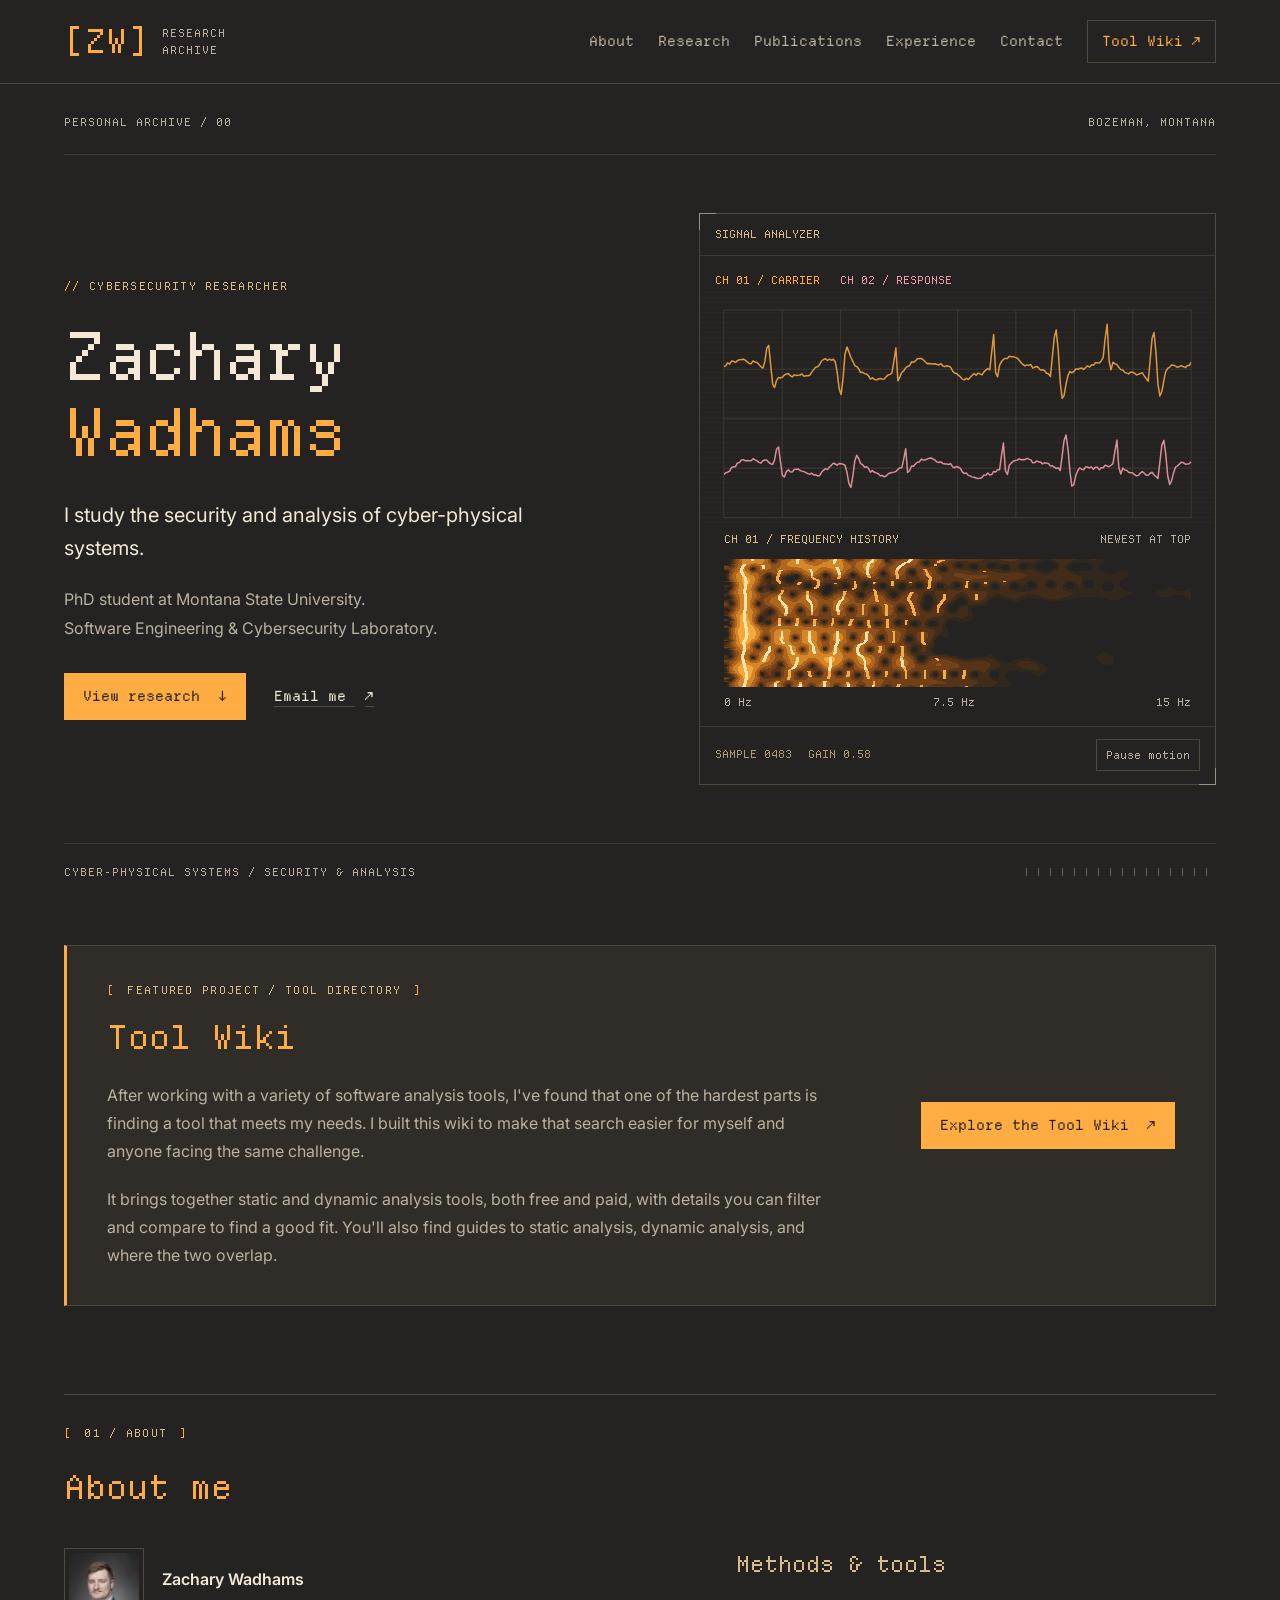
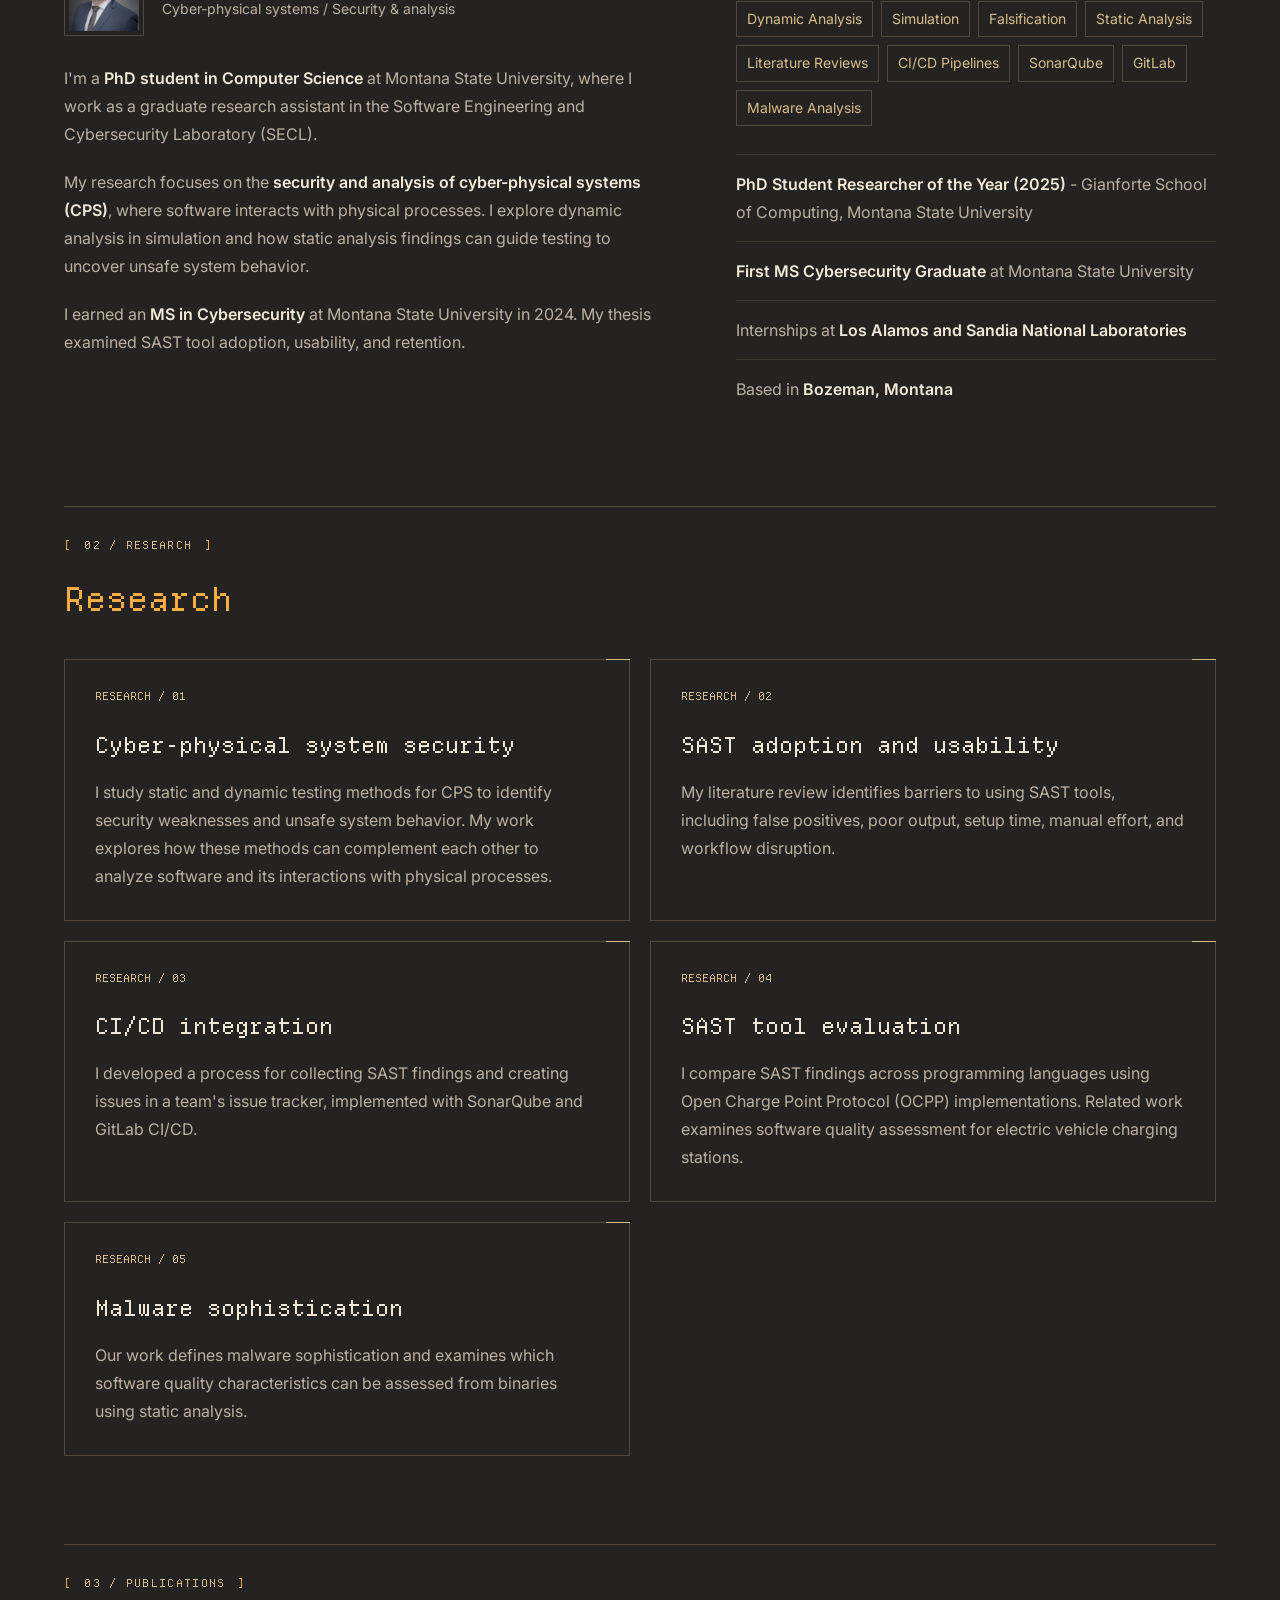
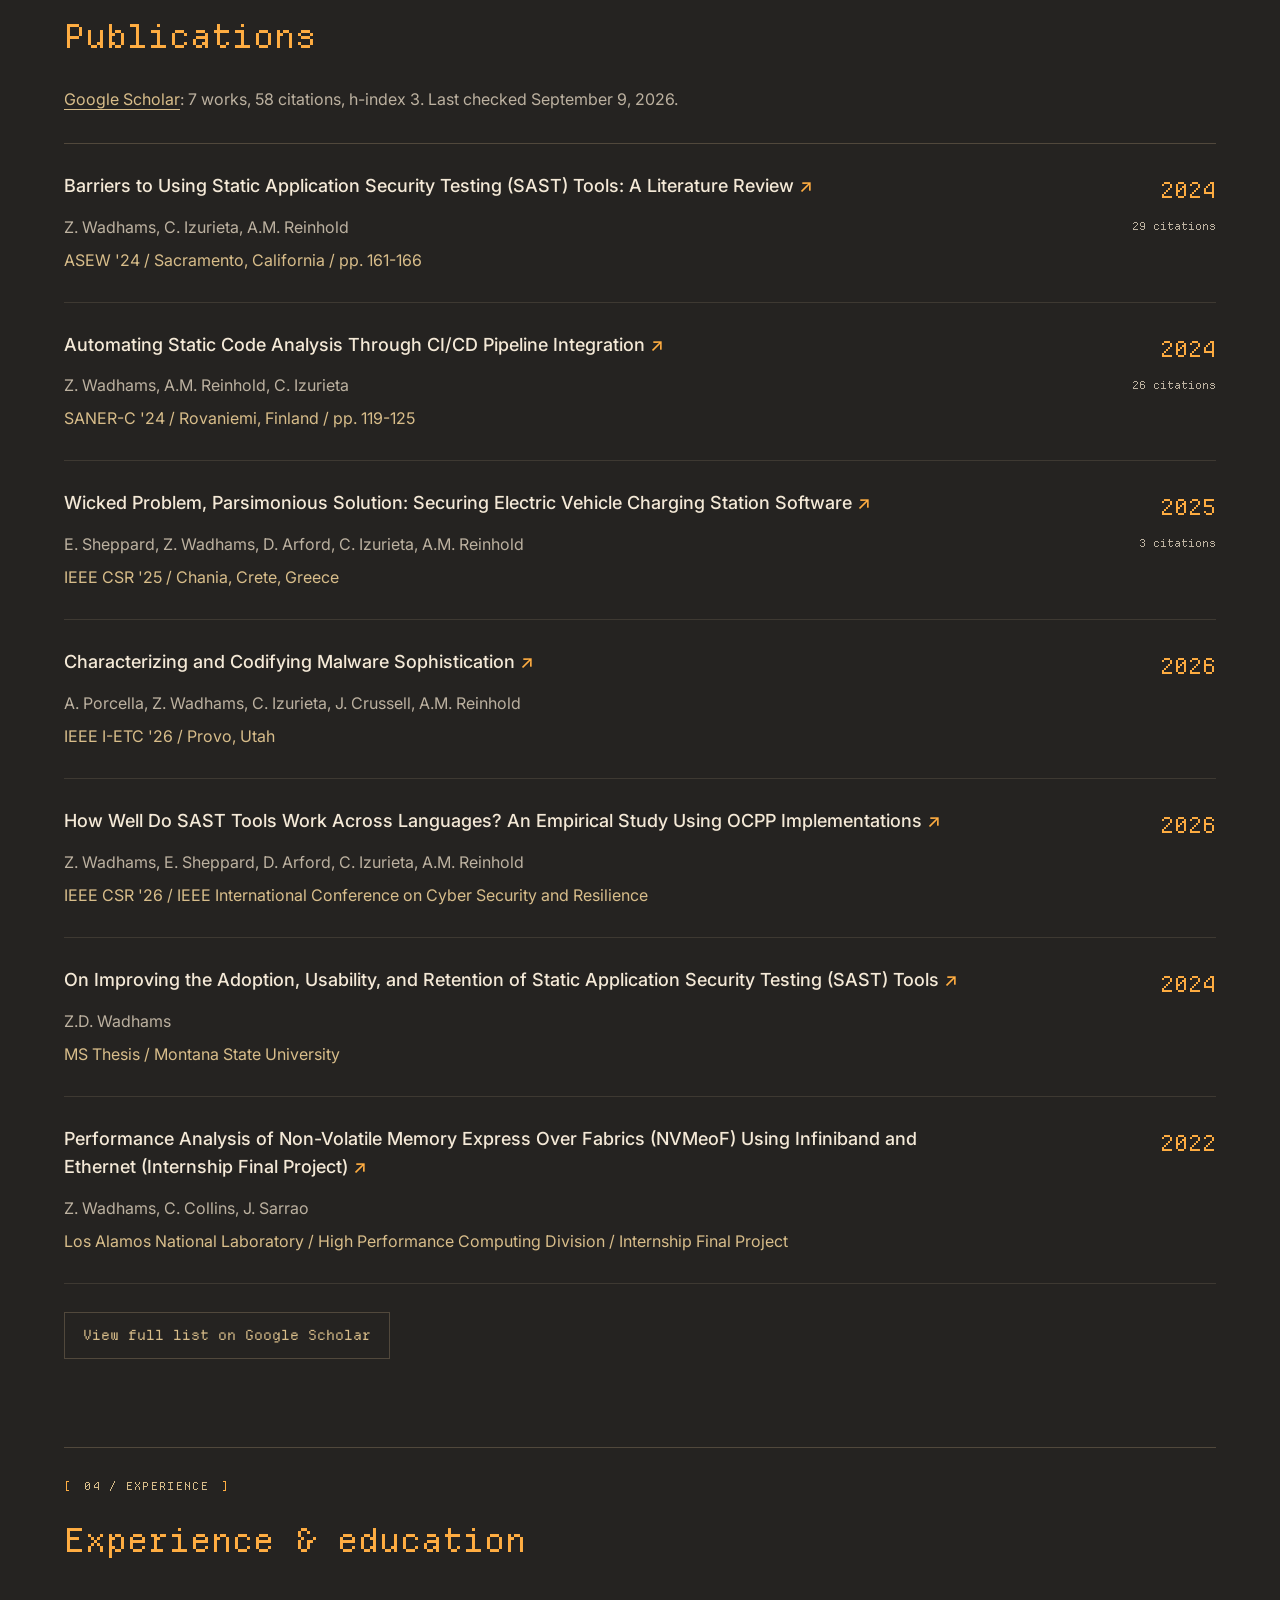
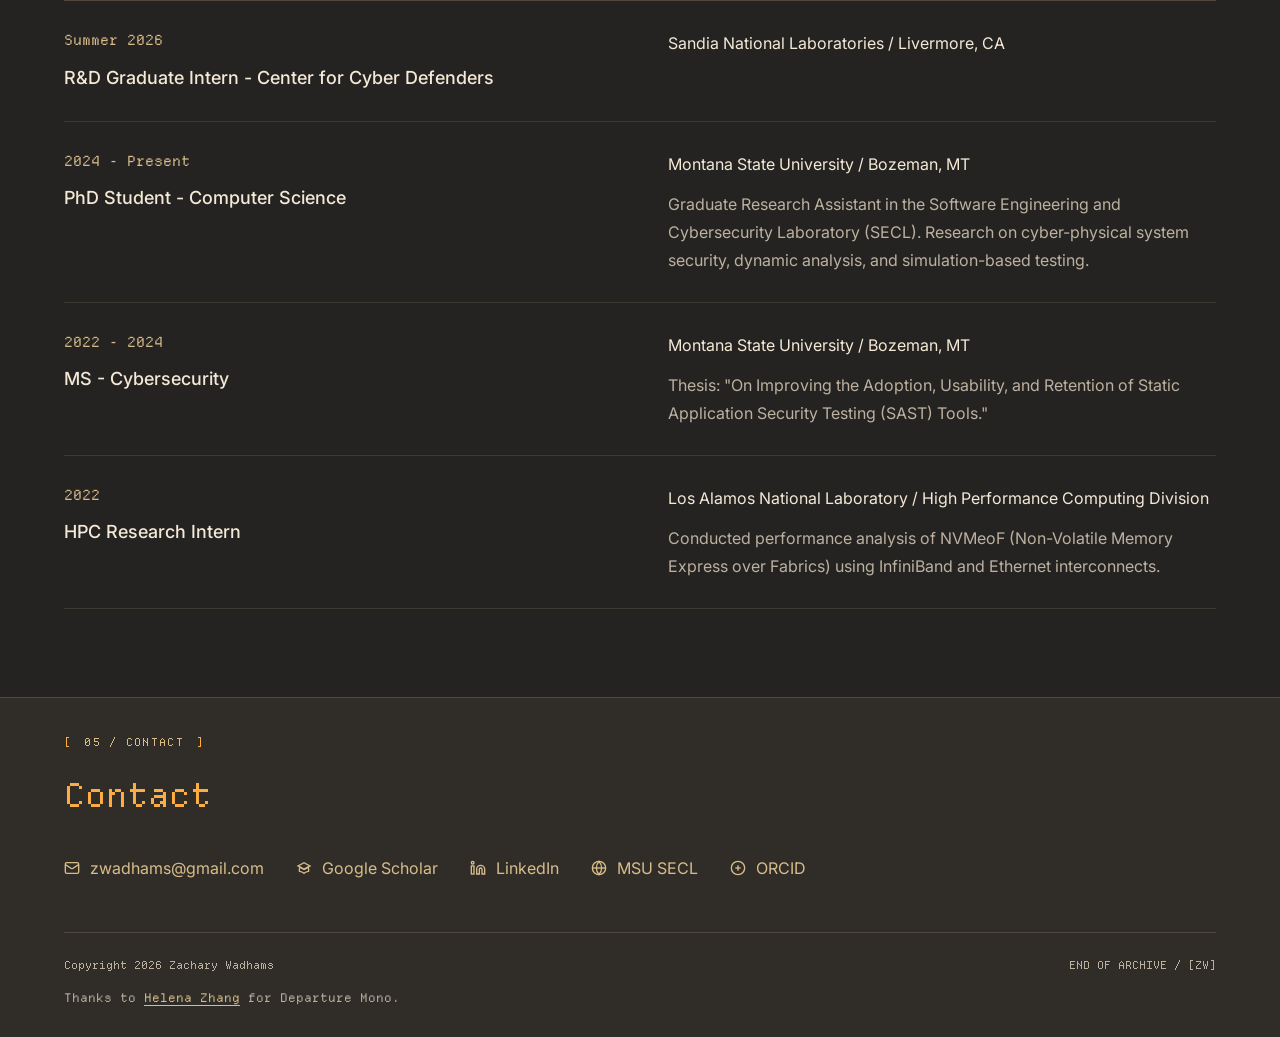
==== commit 924c7b3f: "Update CPS research focus and simplify website documentation Refresh the introduction, biography, re" ====
--- a/index.html
+++ b/index.html
@@ -3,7 +3,7 @@
 <head>
   <meta charset="UTF-8" />
   <meta name="viewport" content="width=device-width, initial-scale=1.0" />
-  <meta name="description" content="Zachary Wadhams, PhD student at Montana State University. Research in static application security testing, tool adoption and usability, and malware analysis." />
+  <meta name="description" content="Zachary Wadhams, PhD student at Montana State University. Research in cyber-physical system security, dynamic analysis, and simulation-based testing." />
   <meta name="theme-color" content="#252321" />
   <title>Zachary Wadhams | Cybersecurity Researcher</title>
   <link rel="preconnect" href="https://fonts.googleapis.com" />
@@ -42,7 +42,7 @@
         Zachary<br />
         <span class="name-accent">Wadhams</span>
       </h1>
-      <p class="hero-sub">I study static analysis tools and their use in software security.</p>
+      <p class="hero-sub">I study the security and analysis of cyber-physical systems.</p>
       <p class="hero-affiliation">PhD student at Montana State University.<br />Software Engineering &amp; Cybersecurity Laboratory.</p>
       <div class="hero-links"><a class="btn btn-primary" href="#research">View research <span aria-hidden="true">&darr;</span></a><a class="text-link" href="mailto:zwadhams@gmail.com">Email me <span aria-hidden="true">&nearr;</span></a></div>
 
@@ -78,7 +78,7 @@
       </figcaption>
     </figure>
   </div>
-  <div class="hero-baseline" aria-hidden="true"><span>STATIC ANALYSIS / SOFTWARE SECURITY</span><span class="baseline-ticks"></span><span>SCROLL TO EXPLORE</span></div>
+  <div class="hero-baseline" aria-hidden="true"><span>CYBER-PHYSICAL SYSTEMS / SECURITY &amp; ANALYSIS</span><span class="baseline-ticks"></span></div>
 </section>
 
 
@@ -105,17 +105,17 @@
     <h2>About me</h2>
     <div class="section-divider"></div>
     <div class="about-grid">
-      <div class="about-text"><div class="profile"><img src="headshot.jpg" alt="Zachary Wadhams" width="80" height="80" loading="lazy" /><div><strong>Zachary Wadhams</strong><span>Static analysis / Software security</span></div></div>
+      <div class="about-text"><div class="profile"><img src="headshot.jpg" alt="Zachary Wadhams" width="80" height="80" loading="lazy" /><div><strong>Zachary Wadhams</strong><span>Cyber-physical systems / Security &amp; analysis</span></div></div>
         <p>
           I'm a <strong>PhD student in Computer Science</strong> at Montana State University,
           where I work as a graduate research assistant in the Software Engineering and
           Cybersecurity Laboratory (SECL).
         </p>
         <p>
-          My research focuses on <strong>static application security testing (SAST)</strong>:
-          the barriers developers encounter when using these tools, how to integrate their
-          results into development workflows, and how their findings vary across languages
-          and implementations.
+          My research focuses on the <strong>security and analysis of cyber-physical
+          systems (CPS)</strong>, where software interacts with physical processes.
+          I explore dynamic analysis in simulation and how static analysis findings
+          can guide testing to uncover unsafe system behavior.
         </p>
         <p>
           I earned an <strong>MS in Cybersecurity</strong> at Montana State University in 2024.
@@ -126,6 +126,9 @@
         <div class="about-skills">
           <h3>Methods &amp; tools</h3>
           <div class="skill-tags">
+            <span class="skill-tag">Dynamic Analysis</span>
+            <span class="skill-tag">Simulation</span>
+            <span class="skill-tag">Falsification</span>
             <span class="skill-tag">Static Analysis</span>
             <span class="skill-tag">Literature Reviews</span>
             <span class="skill-tag">CI/CD Pipelines</span>
@@ -137,7 +140,7 @@
         <div class="about-achievements">
           <div class="achievement">
 
-            <p><strong>PhD Student Researcher of the Year</strong> - Gianforte School of Computing, Montana State University</p>
+            <p><strong>PhD Student Researcher of the Year (2025)</strong> - Gianforte School of Computing, Montana State University</p>
           </div>
           <div class="achievement">
 
@@ -166,25 +169,32 @@
     <div class="research-grid">
       <div class="research-card">
         <div class="research-icon" aria-hidden="true">01</div>
+        <h3>Cyber-physical system security</h3>
+        <p>I study static and dynamic testing methods for CPS to identify security weaknesses
+        and unsafe system behavior. My work explores how these methods can complement each
+        other to analyze software and its interactions with physical processes.</p>
+      </div>
+      <div class="research-card">
+        <div class="research-icon" aria-hidden="true">02</div>
         <h3>SAST adoption and usability</h3>
         <p>My literature review identifies barriers to using SAST tools, including false positives,
         poor output, setup time, manual effort, and workflow disruption.</p>
       </div>
       <div class="research-card">
-        <div class="research-icon" aria-hidden="true">02</div>
+        <div class="research-icon" aria-hidden="true">03</div>
         <h3>CI/CD integration</h3>
         <p>I developed a process for collecting SAST findings and creating issues in a team's
         issue tracker, implemented with SonarQube and GitLab CI/CD.</p>
       </div>
       <div class="research-card">
-        <div class="research-icon" aria-hidden="true">03</div>
+        <div class="research-icon" aria-hidden="true">04</div>
         <h3>SAST tool evaluation</h3>
         <p>I compare SAST findings across programming languages using Open Charge Point Protocol
         (OCPP) implementations. Related work examines software quality assessment for electric
         vehicle charging stations.</p>
       </div>
       <div class="research-card">
-        <div class="research-icon" aria-hidden="true">04</div>
+        <div class="research-icon" aria-hidden="true">05</div>
         <h3>Malware sophistication</h3>
         <p>Our work defines malware sophistication and examines which software quality
         characteristics can be assessed from binaries using static analysis.</p>
@@ -313,7 +323,7 @@
         <div class="timeline-org">Montana State University / Bozeman, MT</div>
         <div class="timeline-desc">
           Graduate Research Assistant in the Software Engineering and Cybersecurity Laboratory (SECL).
-          Research on SAST tool adoption, usability, and evaluation.
+          Research on cyber-physical system security, dynamic analysis, and simulation-based testing.
         </div>
       </div>
 
